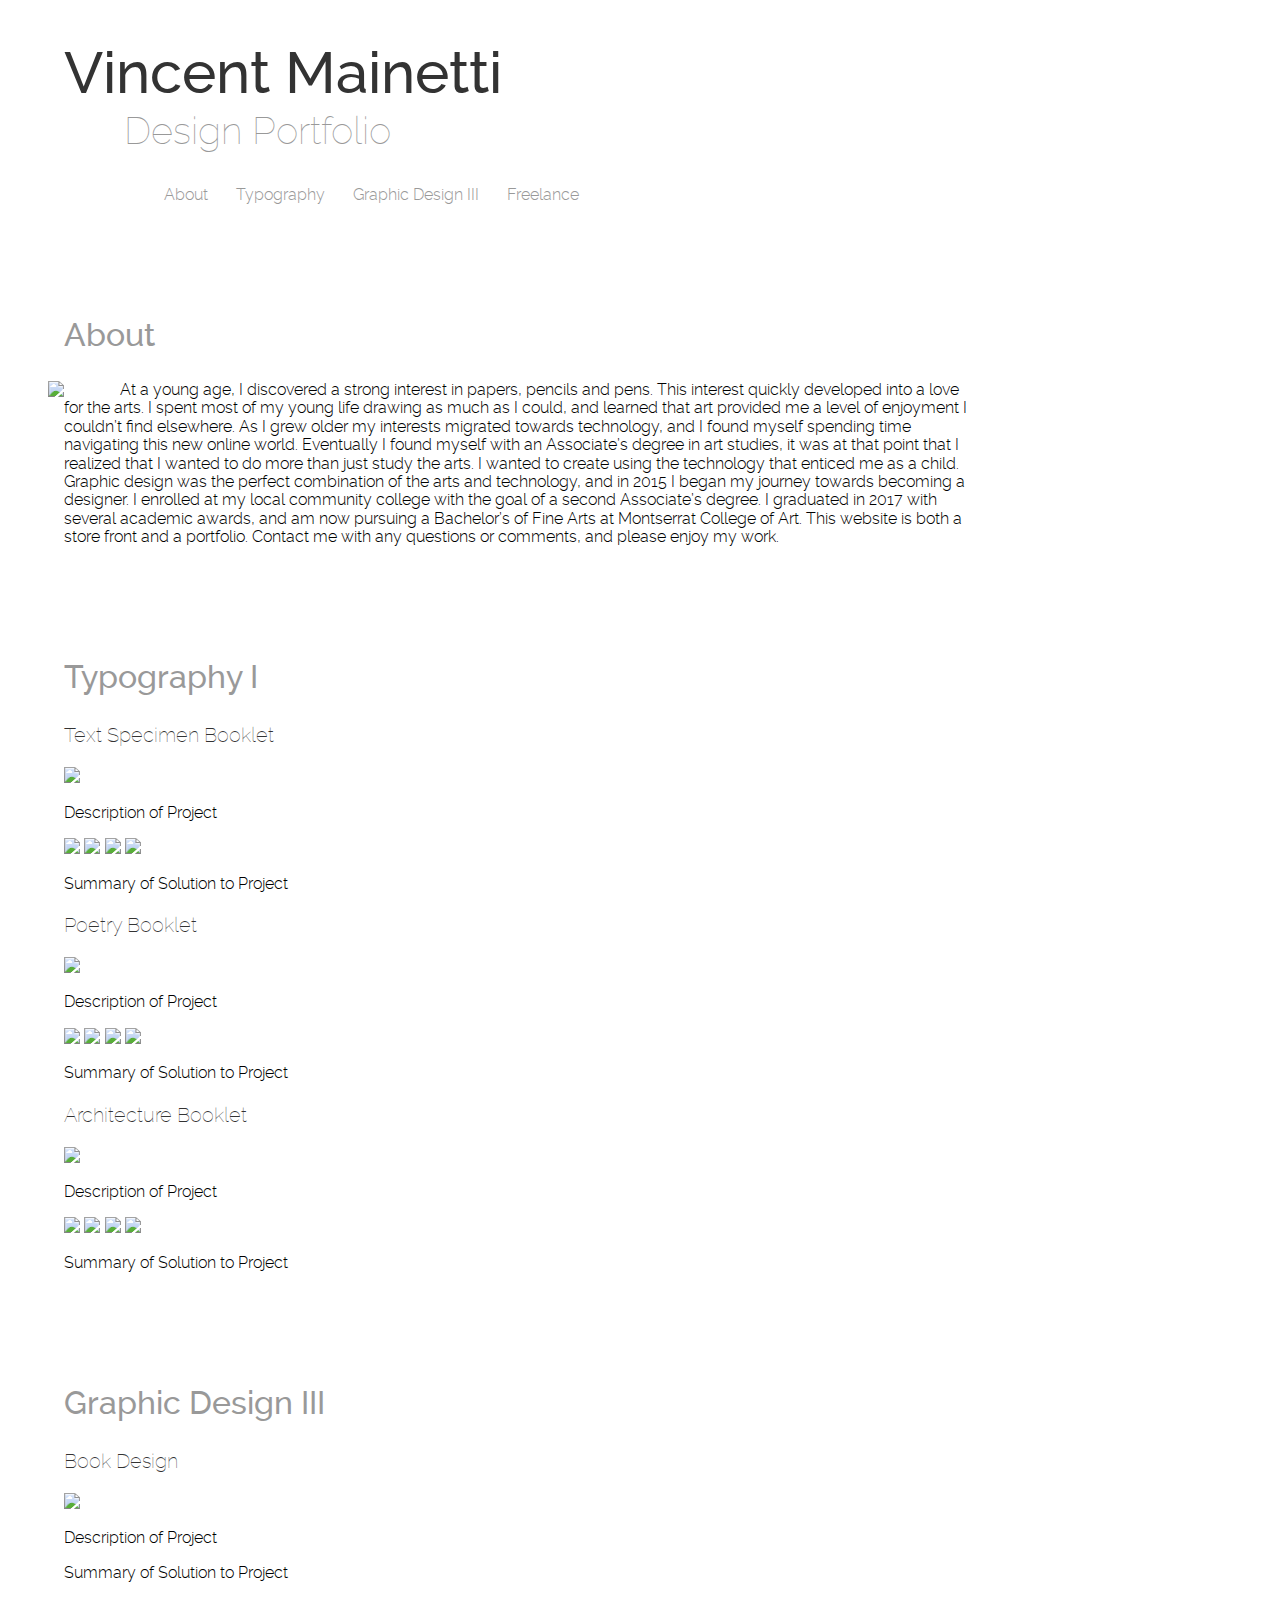
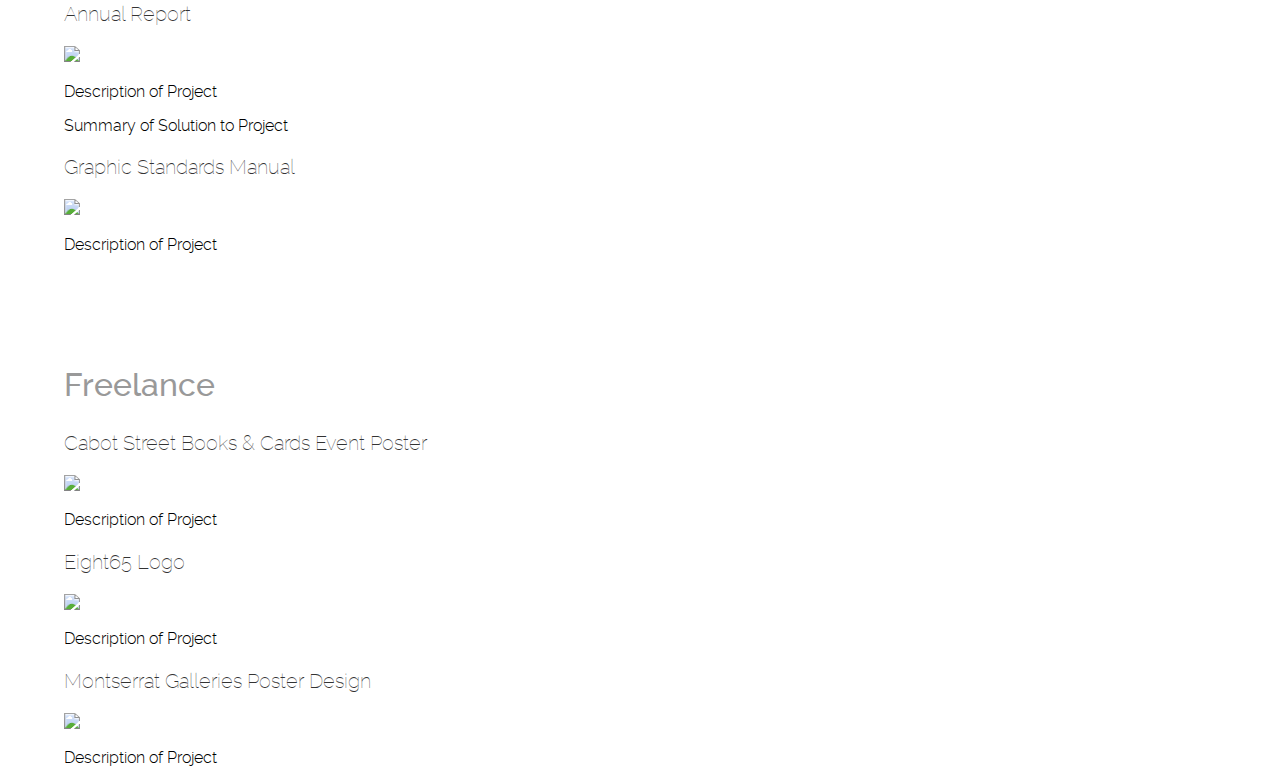
==== portfolio-site/main.html @ ad82b7bd "upload portfolio-site folder" ====
<!doctype html>
<html dir="ltr" lang="en-us">
  <head>
    <meta charset="utf-8">
    <meta name="viewport" content="width=device-width, initial-scale=1, shrink-to-fit=no">
    <link rel="preload" href="fonts/muli/muli-semibold-webfont.woff2" as="font" type="font/woff2" crossorigin>
    <link rel="stylesheet" href="css/mobile.css">
    <title>Porfolio</title>
    <meta title="author" content="Vicnent Mainetti">
  </head>

  <body>
  <h1>Vincent Mainetti</h1>
  <h2 class="sub">Design Portfolio</h2>

  <nav id="menu"> <!-- always a list, a section element,  think of it as a table of contents -->
  <ul>
    <li><a href="#about">About</a></li>
    <li><a href="#typography">Typography</a></li>
    <li><a href="#graphic-design-iii">Graphic Design III</a></li>
    <li><a href="#freelance">Freelance</a></li>
  </ul>
  </nav>

  <h2>About</h2>
    <figure class="Headshot">
    <a href="https://placeholder.com"><img class="about" src="http://via.placeholder.com/200x200
    "></a>
    </figure>
  <p>At a young age, I discovered a strong interest in papers, pencils and pens. This interest quickly developed into a love for the arts. I spent most of my young life drawing as much as I could, and learned that art provided me a level of enjoyment I couldn’t find elsewhere. As I grew older my interests migrated towards technology, and I found myself spending time navigating this new online world. Eventually I found myself with an Associate’s degree in art studies, it was at that point that I realized that I wanted to do more than just study the arts. I wanted to create using the technology that enticed me as a child. Graphic design was the perfect combination of the arts and technology, and in 2015 I began my journey towards becoming a designer. I enrolled at my local community college with the goal of a second Associate’s degree. I graduated in 2017 with several academic awards, and am now pursuing a Bachelor’s of Fine Arts at Montserrat College of Art. This website is both a store front and a portfolio. Contact me with any questions or comments, and please enjoy my work.</p>

  <h2 id="typography">Typography I</h2>
    <h3>Text Specimen Booklet</h3>
      <a href="https://placeholder.com"><img src="http://via.placeholder.com/350x350
    "></a>
      <p class="about">Description of Project</p>
      <a href="https://placeholder.com"><img src="http://via.placeholder.com/200x200
    "></a>
      <a href="https://placeholder.com"><img src="http://via.placeholder.com/200x200
    "></a>
      <a href="https://placeholder.com"><img src="http://via.placeholder.com/200x200
    "></a>
    <a href="https://placeholder.com"><img src="http://via.placeholder.com/200x200
    "></a>

      <p>Summary of Solution to Project</p>
    <h3>Poetry Booklet</h3>
      <a href="https://placeholder.com"><img src="http://via.placeholder.com/350x350
    "></a>
      <p>Description of Project</p>
      <a href="https://placeholder.com"><img src="http://via.placeholder.com/200x200
    "></a>
      <a href="https://placeholder.com"><img src="http://via.placeholder.com/200x200
    "></a>
      <a href="https://placeholder.com"><img src="http://via.placeholder.com/200x200
    "></a>
    <a href="https://placeholder.com"><img src="http://via.placeholder.com/200x200
    "></a>
      <p>Summary of Solution to Project</p>
    <h3>Architecture Booklet</h3>
      <a href="https://placeholder.com"><img src="http://via.placeholder.com/350x350
    "></a>
      <p>Description of Project</p>
      <a href="https://placeholder.com"><img src="http://via.placeholder.com/200x200
    "></a>
      <a href="https://placeholder.com"><img src="http://via.placeholder.com/200x200
    "></a>
      <a href="https://placeholder.com"><img src="http://via.placeholder.com/200x200
    "></a>
    <a href="https://placeholder.com"><img src="http://via.placeholder.com/200x200
    "></a>
      <p>Summary of Solution to Project</p>

  <h2 id="graphic-design-iii">Graphic Design III</h2>
    <h3>Book Design</h3>
      <a href="https://placeholder.com"><img src="http://via.placeholder.com/350x350
    "></a>
      <p>Description of Project</p>
      <p>Summary of Solution to Project</p>
    <h3>Annual Report</h3>
      <a href="https://placeholder.com"><img src="http://via.placeholder.com/350x350
    "></a>
      <p>Description of Project</p>
      <p>Summary of Solution to Project</p>
    <h3>Graphic Standards Manual</h3>
      <a href="https://placeholder.com"><img src="http://via.placeholder.com/350x350
    "></a>
      <p>Description of Project</p>

  <h2 id="freelance">Freelance</h2>
    <h3>Cabot Street Books & Cards Event Poster</h3>
      <a href="https://placeholder.com"><img src="http://via.placeholder.com/350x350
    "></a>
      <p>Description of Project</p>
    <h3>Eight65 Logo</h3>
      <a href="https://placeholder.com"><img src="http://via.placeholder.com/350x350
    "></a>
      <p>Description of Project</p>
    <h3>Montserrat Galleries Poster Design</h3>
      <a href="https://placeholder.com"><img src="http://via.placeholder.com/350x350
    "></a>
      <p>Description of Project</p>
  </body>

  <footer>
  </footer>
---- portfolio-site/css/mobile.css ----
body {
  font-family: arial, sans-serif;
  line-height: 1.15;
  font-size: 1em;
  }

/*-- Thin --*/
@font-face {
  font-family: raleway;
  src: url('../fonts/raleway/raleway-thin-webfont.woff2') format('woff2'),
       url('../fonts/raleway/raleway-thin-webfont.woff') format('woff');
  font-weight: 100;
  font-style: normal;
  font-display: swap;
  }

/*-- Light --*/
@font-face {
  font-family: raleway;
  src: url('../fonts/raleway/raleway-light-webfont.woff2') format('woff2'),
       url('../fonts/raleway/raleway-light-webfont.woff') format('woff');
  font-weight: 200;
  font-style: normal;
  font-display: swap;
  }

/*-- Medium --*/
@font-face {
  font-family: raleway;
  src: url('../fonts/raleway/raleway-medium-webfont.woff2') format('woff2'),
       url('../fonts/raleway/raleway-medium-webfont.woff') format('woff');
  font-weight: 300;
  font-style: normal;
  font-display: swap;
  }

body {
  margin-left: 5%;
}


h1 {
  font: 300 3.6em/1.2 "Raleway", sans-serif;
  color: #333;
  margin-bottom: 0;
  }

ul {
  font: 200 1em/1.15 "Raleway", sans-serif;
  margin-left: 5%;
  }

nav a {
  color: #999;
  text-decoration: none;
  margin-right: 1.5em;
  }

nav a:hover {
  color: #333;
  }

nav li {
  display: inline;
  }

h2 {
  font: 300 2em/1.2 "Raleway", sans-serif;
  color: #999;
  margin-top: 3.5em;
  }

  .sub {
    font: 100 2.4em/1.2 "Raleway", sans-serif;
    margin-top: 0;
    margin-Left: 5%;
    }

h3 {
  font: 100 1.25em/1.2 "Raleway", sans-serif;
  color: #333;
  }

p {
  font: 200 1em/1.15 "Raleway", sans-serif;
  max-width: 75%;
  }

img.about {
  float: left;
  margin-right: 5%;
  margin-left: -5%;
  }
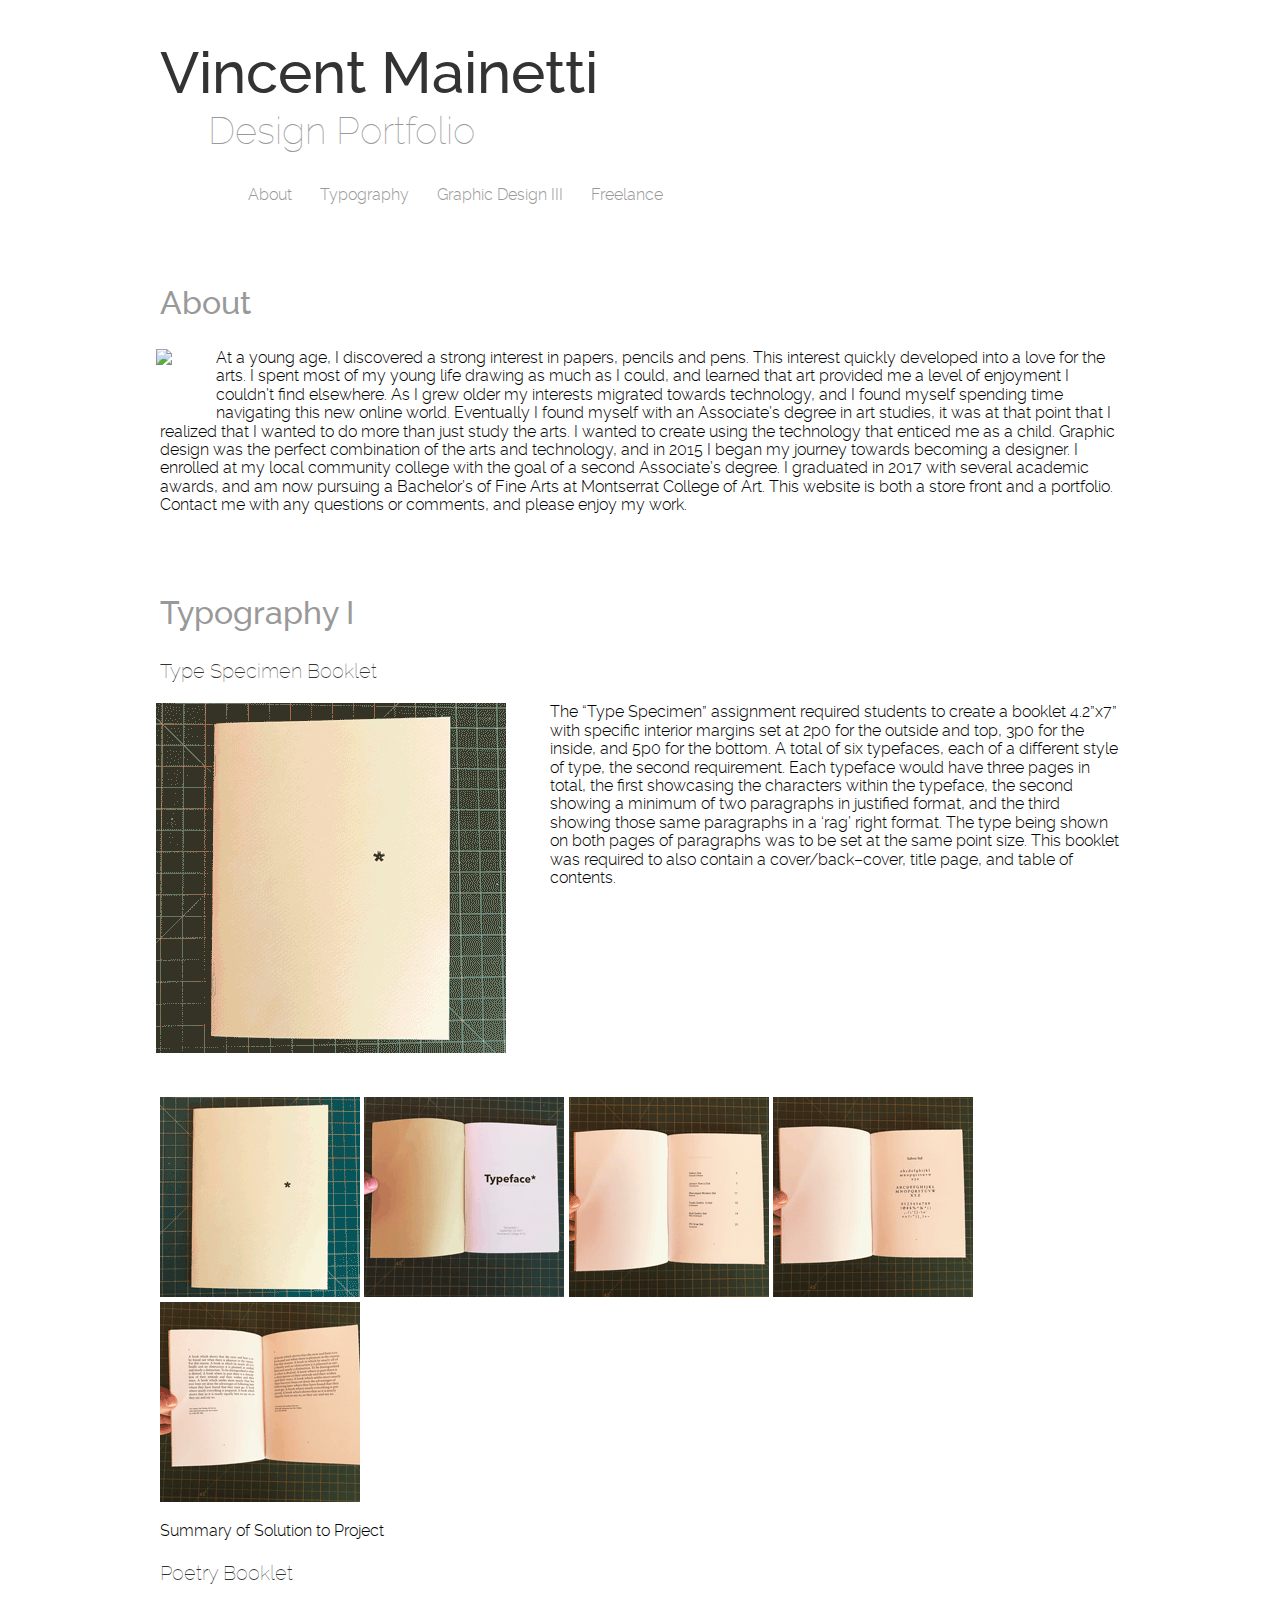
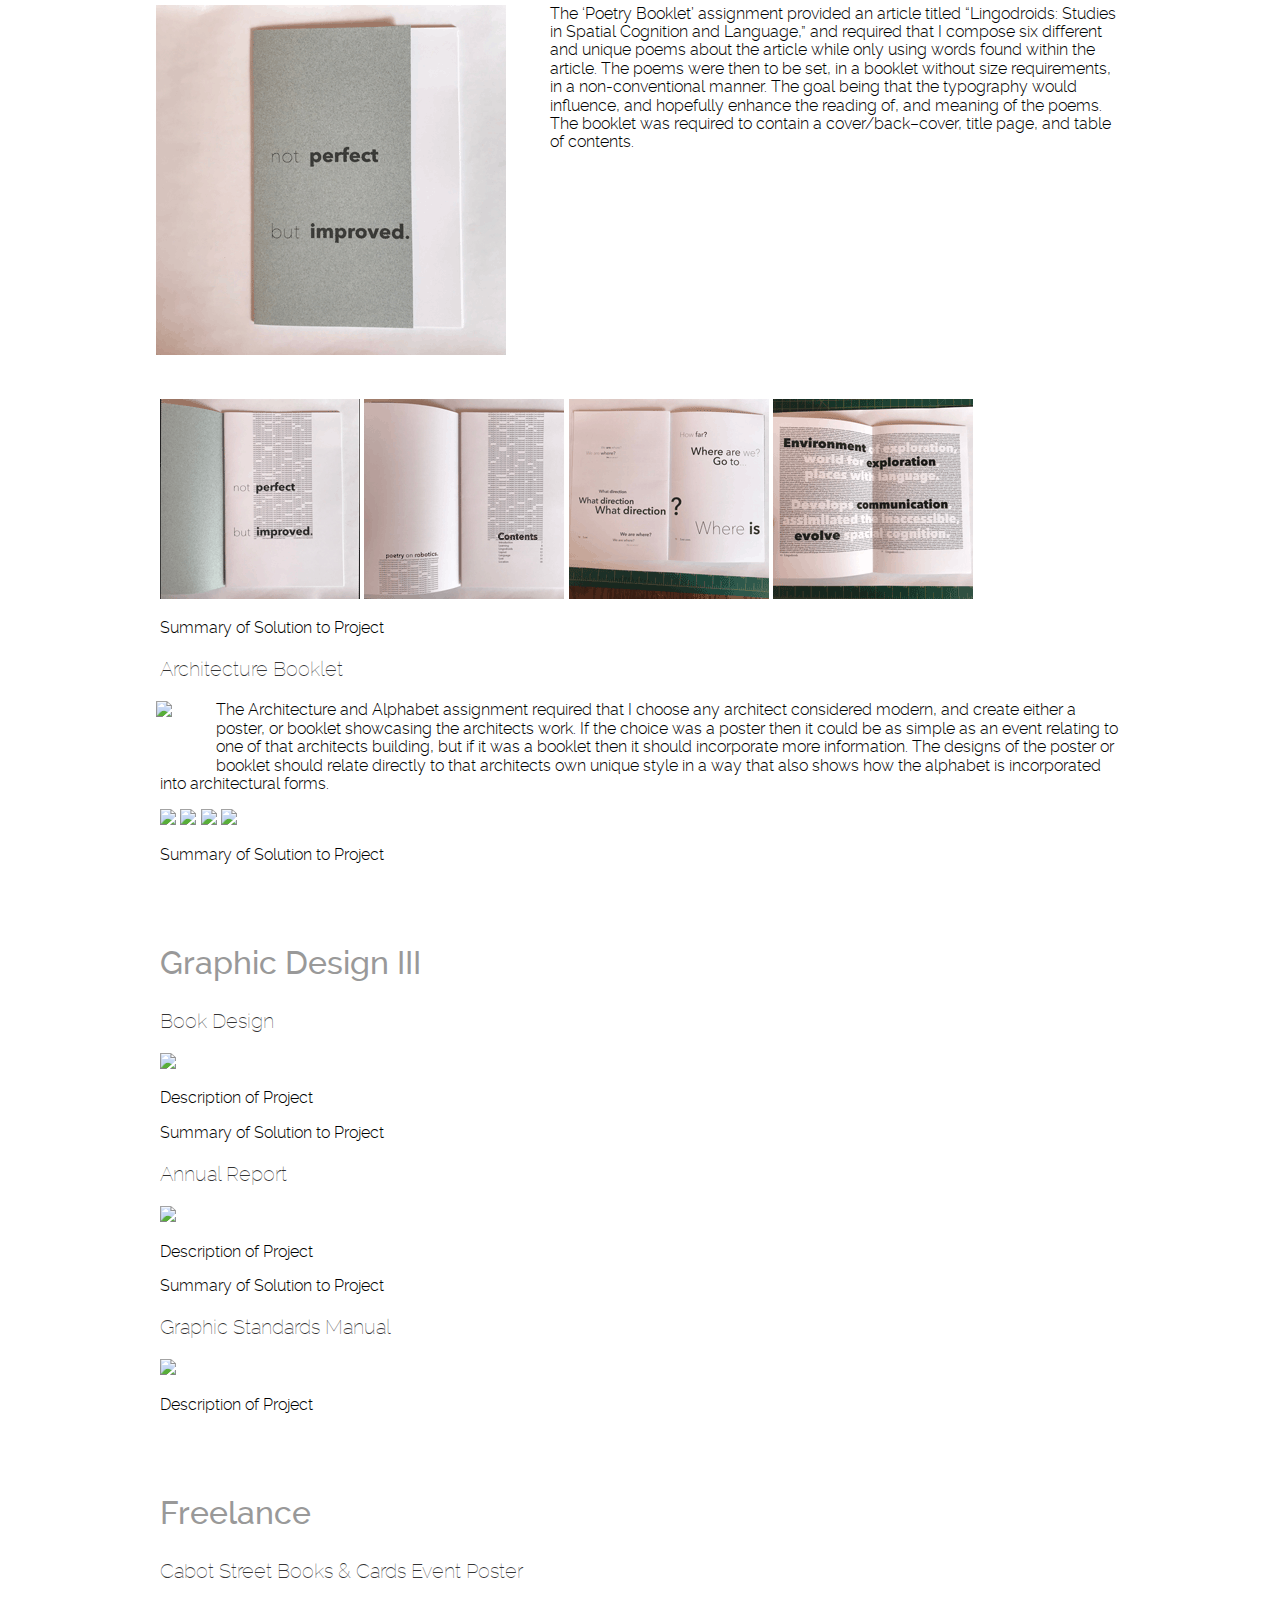
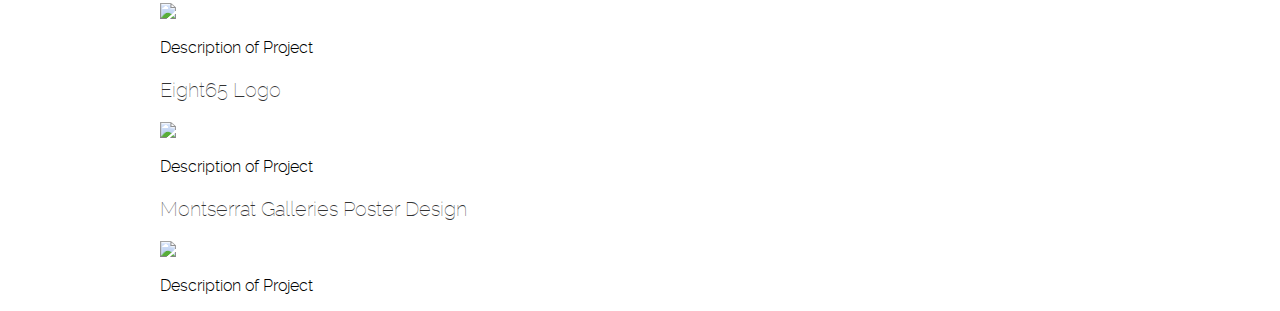
==== commit 7f41c8c1: "Add files via upload" ====
--- a/portfolio-site/main.html
+++ b/portfolio-site/main.html
@@ -22,18 +22,49 @@
   </ul>
   </nav>
 
+
   <h2>About</h2>
     <figure class="Headshot">
-    <a href="https://placeholder.com"><img class="about" src="http://via.placeholder.com/200x200
-    "></a>
+    <img class="about" src="img/photo.png">
     </figure>
   <p>At a young age, I discovered a strong interest in papers, pencils and pens. This interest quickly developed into a love for the arts. I spent most of my young life drawing as much as I could, and learned that art provided me a level of enjoyment I couldn’t find elsewhere. As I grew older my interests migrated towards technology, and I found myself spending time navigating this new online world. Eventually I found myself with an Associate’s degree in art studies, it was at that point that I realized that I wanted to do more than just study the arts. I wanted to create using the technology that enticed me as a child. Graphic design was the perfect combination of the arts and technology, and in 2015 I began my journey towards becoming a designer. I enrolled at my local community college with the goal of a second Associate’s degree. I graduated in 2017 with several academic awards, and am now pursuing a Bachelor’s of Fine Arts at Montserrat College of Art. This website is both a store front and a portfolio. Contact me with any questions or comments, and please enjoy my work.</p>
 
   <h2 id="typography">Typography I</h2>
-    <h3>Text Specimen Booklet</h3>
-      <a href="https://placeholder.com"><img src="http://via.placeholder.com/350x350
+    <h3>Type Specimen Booklet</h3>
+      <figure class="large-photo">
+      <img class="cover-photo" src="img/type-specimen/booklet.gif">
+    </figure>
+      <p class="about">The “Type Specimen” assignment required students to create a booklet 4.2”x7” with specific interior margins set at 2p0 for the outside and top, 3p0 for the inside, and 5p0 for the bottom. A total of six typefaces, each of a different style of type, the second requirement. Each typeface would have three pages in total, the first showcasing the characters within the typeface, the second showing a minimum of two paragraphs in justified format, and the third showing those same paragraphs in a ‘rag’ right format. The type being shown on both pages of paragraphs was to be set at the same point size. This booklet was required to also contain a cover/back–cover, title page, and table of contents.
+</p>
+	<div class="small-img">
+      <img src="img/type-specimen/cover-200.png">
+      <img src="img/type-specimen/title.png">
+      <img src="img/type-specimen/contents.png">
+      <img src="img/type-specimen/specimen.png">
+      <img src="img/type-specimen/pros.png">
+    </div>
+    
+
+      <p>Summary of Solution to Project</p>
+    <h3>Poetry Booklet</h3>
+    <figure class="large-photo">
+      <img class="cover-photo" src="img/poetry-booklet/cover.png">
+    </figure>
+      <p>The ‘Poetry Booklet’ assignment provided an article titled “Lingodroids: Studies in Spatial Cognition and Language,” and required that I compose six different and unique poems about the article while only using words found within the article. The poems were then to be set, in a booklet without size requirements, in a non-conventional manner. The goal being that the typography would influence, and hopefully enhance the reading of, and meaning of the poems. The booklet was required to contain a cover/back–cover, title page, and table of contents. </p>
+      <div class="small-img">
+      <img src="img/poetry-booklet/title.png">
+      <img src="img/poetry-booklet/contents.png">
+      <img src="img/poetry-booklet/spread.png">
+      <img src="img/poetry-booklet/spread-2.png">
+    </div>
+      <p>Summary of Solution to Project</p>
+      
+    <h3>Architecture Booklet</h3>
+      <figure class="large-photo"><a href="https://placeholder.com"><img class="cover-photo"  src="http://via.placeholder.com/350x350
     "></a>
-      <p class="about">Description of Project</p>
+    </figure>
+      <p>The Architecture and Alphabet assignment required that I choose any architect considered modern, and create either a poster, or booklet showcasing the architects work. If the choice was a poster then it could be as simple as an event relating to one of that architects building, but if it was a booklet then it should incorporate more information. The designs of the poster or booklet should relate directly to that architects own unique style in a way that also shows how the alphabet is incorporated into architectural forms. </p>
+      <div class="small-img">
       <a href="https://placeholder.com"><img src="http://via.placeholder.com/200x200
     "></a>
       <a href="https://placeholder.com"><img src="http://via.placeholder.com/200x200
@@ -42,33 +73,7 @@
     "></a>
     <a href="https://placeholder.com"><img src="http://via.placeholder.com/200x200
     "></a>
-
-      <p>Summary of Solution to Project</p>
-    <h3>Poetry Booklet</h3>
-      <a href="https://placeholder.com"><img src="http://via.placeholder.com/350x350
-    "></a>
-      <p>Description of Project</p>
-      <a href="https://placeholder.com"><img src="http://via.placeholder.com/200x200
-    "></a>
-      <a href="https://placeholder.com"><img src="http://via.placeholder.com/200x200
-    "></a>
-      <a href="https://placeholder.com"><img src="http://via.placeholder.com/200x200
-    "></a>
-    <a href="https://placeholder.com"><img src="http://via.placeholder.com/200x200
-    "></a>
-      <p>Summary of Solution to Project</p>
-    <h3>Architecture Booklet</h3>
-      <a href="https://placeholder.com"><img src="http://via.placeholder.com/350x350
-    "></a>
-      <p>Description of Project</p>
-      <a href="https://placeholder.com"><img src="http://via.placeholder.com/200x200
-    "></a>
-      <a href="https://placeholder.com"><img src="http://via.placeholder.com/200x200
-    "></a>
-      <a href="https://placeholder.com"><img src="http://via.placeholder.com/200x200
-    "></a>
-    <a href="https://placeholder.com"><img src="http://via.placeholder.com/200x200
-    "></a>
+    </div>
       <p>Summary of Solution to Project</p>
 
   <h2 id="graphic-design-iii">Graphic Design III</h2>
--- a/portfolio-site/css/mobile.css
+++ b/portfolio-site/css/mobile.css
@@ -33,9 +33,15 @@
   font-style: normal;
   font-display: swap;
   }
+  
+img {
+	max-width: 100%;
+	}
 
 body {
-  margin-left: 5%;
+	width: 90%;
+	max-width: 60em;
+  margin: 0 auto;
 }
 
 
@@ -67,7 +73,7 @@
 h2 {
   font: 300 2em/1.2 "Raleway", sans-serif;
   color: #999;
-  margin-top: 3.5em;
+  margin-top: 2.5em;
   }
 
   .sub {
@@ -83,13 +89,28 @@
 
 p {
   font: 200 1em/1.15 "Raleway", sans-serif;
-  max-width: 75%;
+/*   max-width: 75%; */
   }
 
 img.about {
   float: left;
   margin-right: 5%;
+  margin-bottom: 5%;
   margin-left: -5%;
   }
+  
+  img.cover-photo {
+  float: left;
+  margin-right: 5%;
+  margin-bottom: 5%;
+  margin-left: -5%;
+  }
+  
+div.small-img {
+	clear: both;
+}
 
+/*-- Media Query --*/
 
+@media 
+
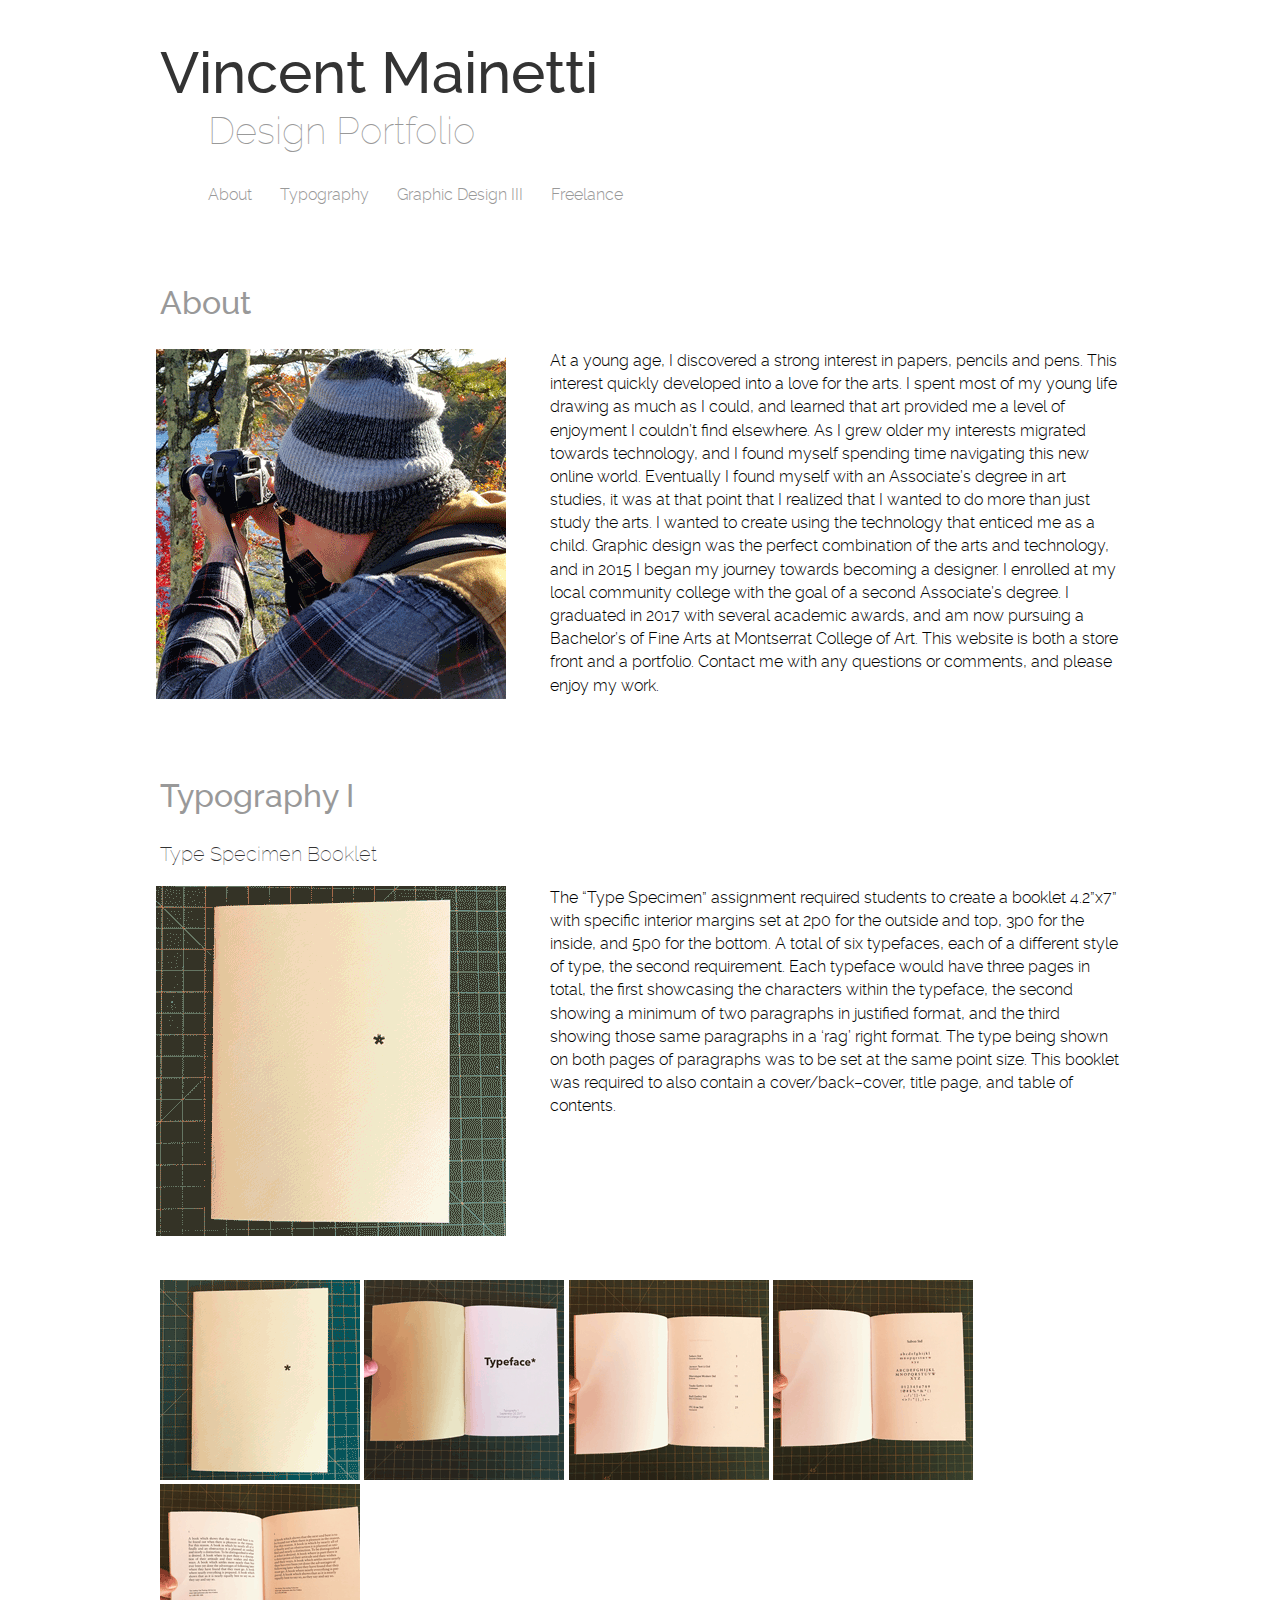
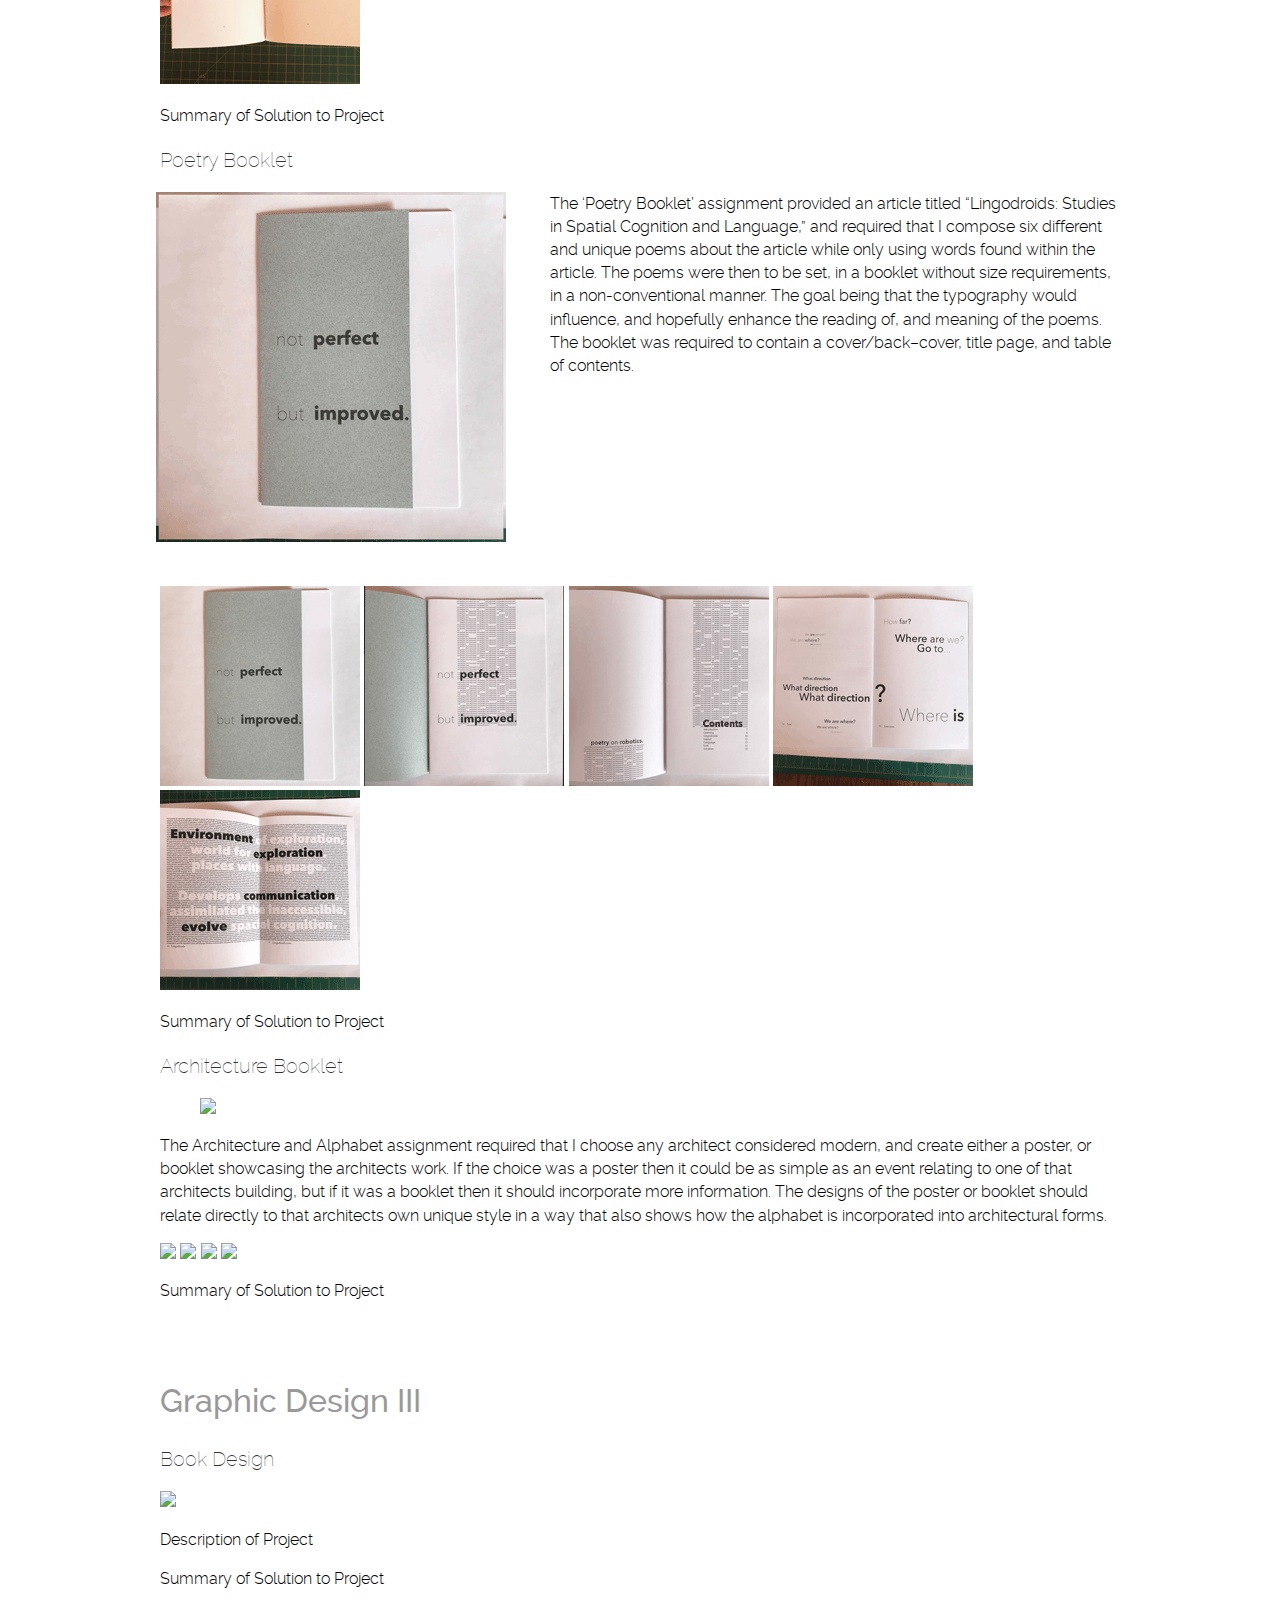
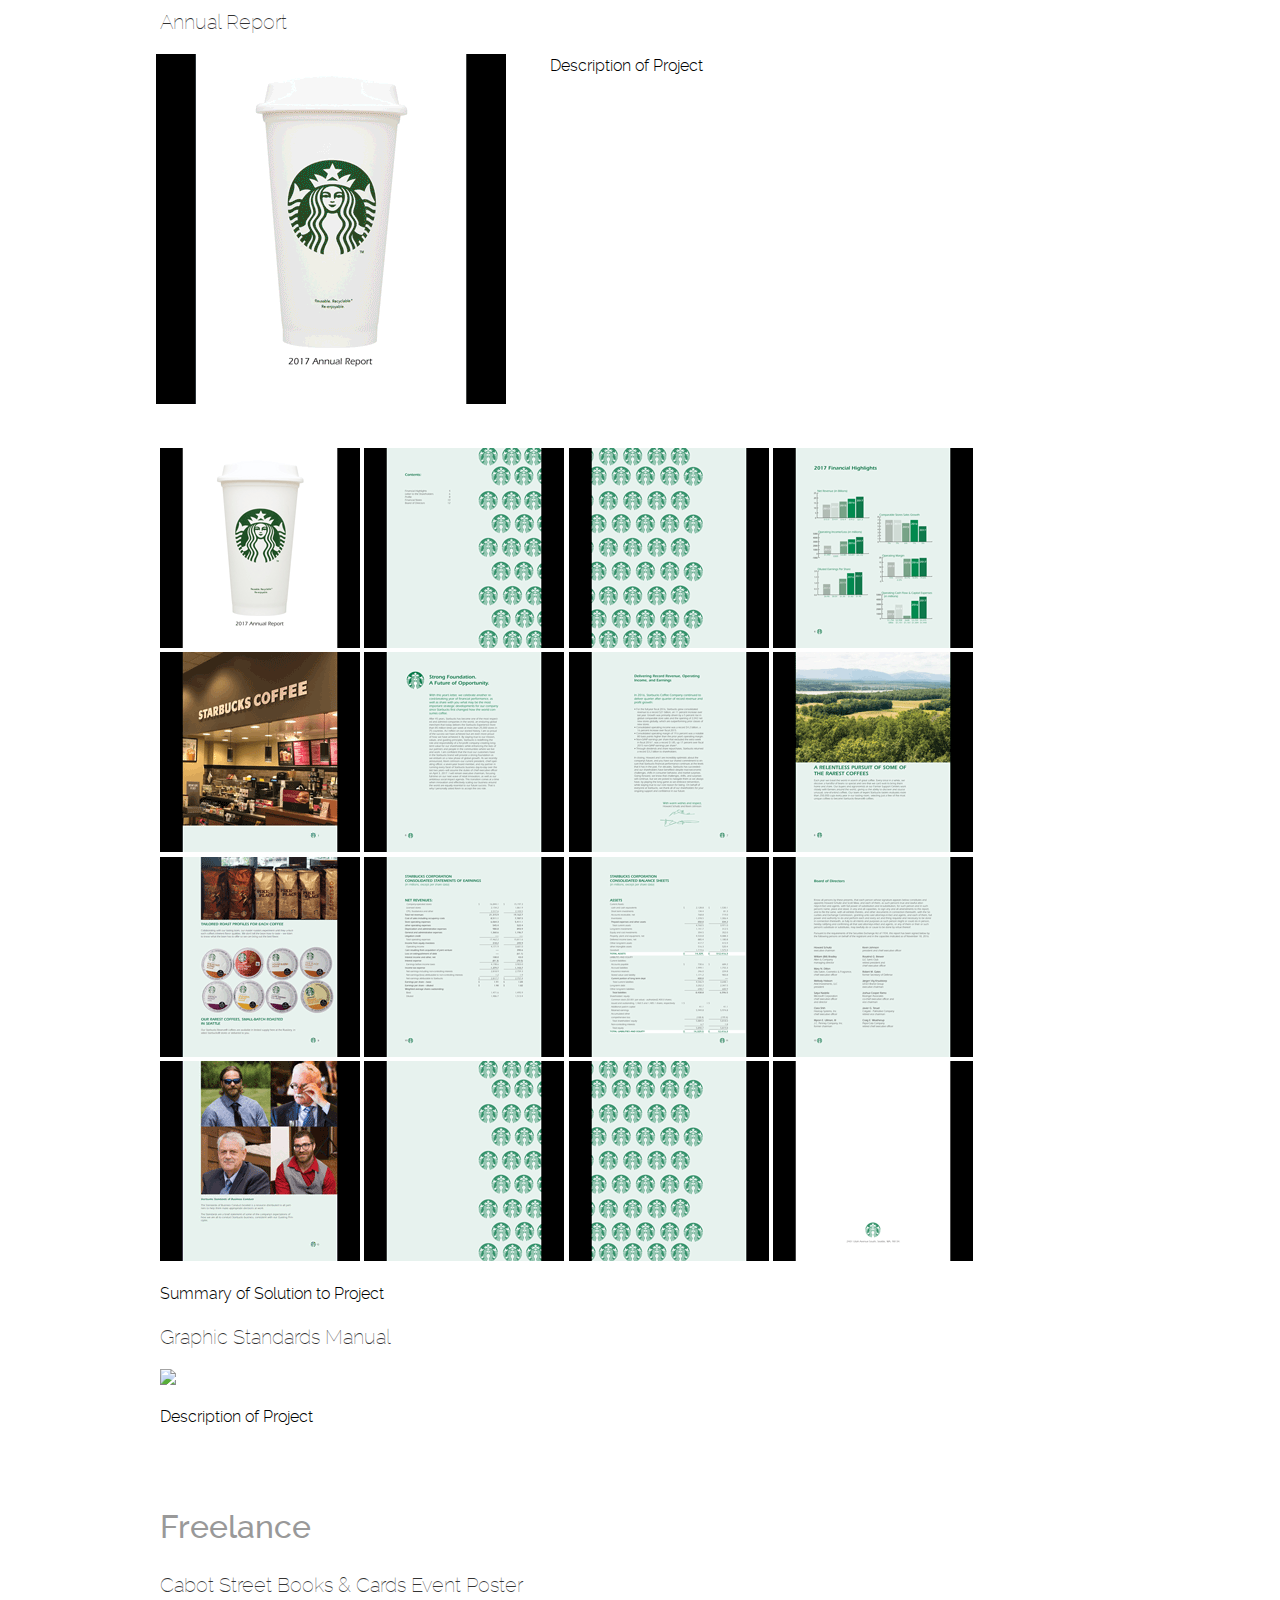
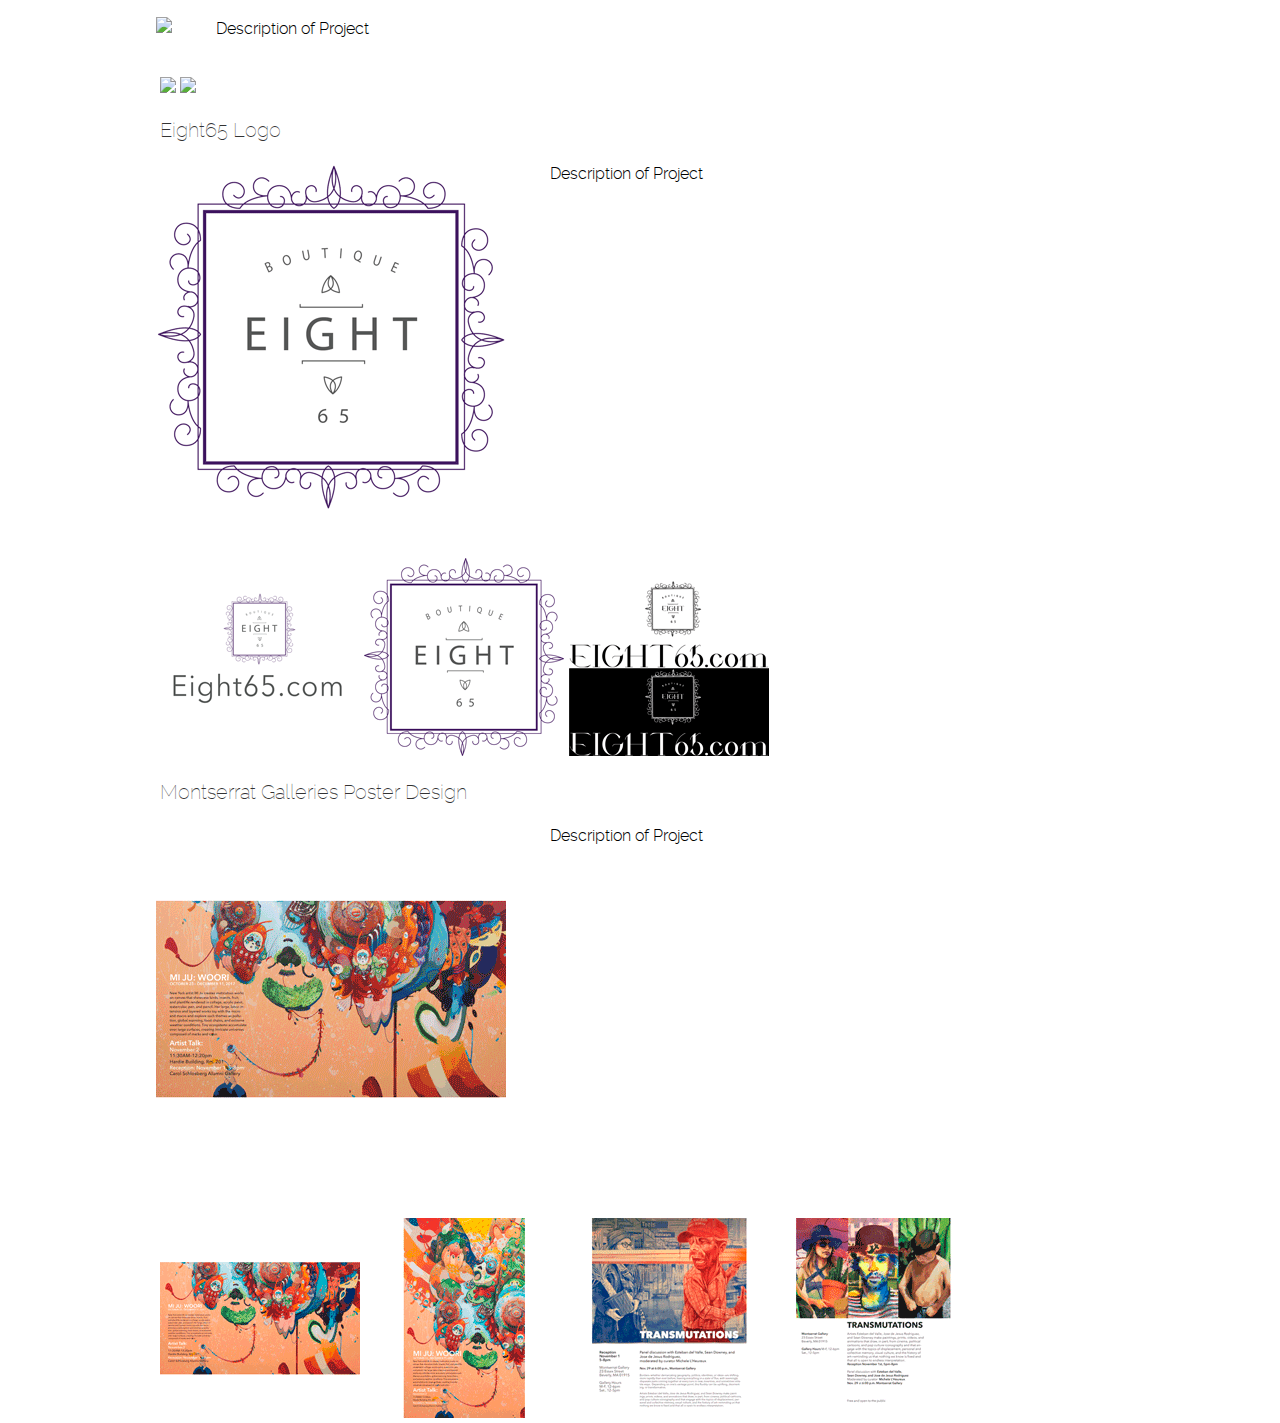
==== commit 01fbb029: "Add files via upload" ====
--- a/portfolio-site/main.html
+++ b/portfolio-site/main.html
@@ -32,7 +32,7 @@
   <h2 id="typography">Typography I</h2>
     <h3>Type Specimen Booklet</h3>
       <figure class="large-photo">
-      <img class="cover-photo" src="img/type-specimen/booklet.gif">
+      <img class="gif" src="img/type-specimen/booklet.gif">
     </figure>
       <p class="about">The “Type Specimen” assignment required students to create a booklet 4.2”x7” with specific interior margins set at 2p0 for the outside and top, 3p0 for the inside, and 5p0 for the bottom. A total of six typefaces, each of a different style of type, the second requirement. Each typeface would have three pages in total, the first showcasing the characters within the typeface, the second showing a minimum of two paragraphs in justified format, and the third showing those same paragraphs in a ‘rag’ right format. The type being shown on both pages of paragraphs was to be set at the same point size. This booklet was required to also contain a cover/back–cover, title page, and table of contents.
 </p>
@@ -48,14 +48,15 @@
       <p>Summary of Solution to Project</p>
     <h3>Poetry Booklet</h3>
     <figure class="large-photo">
-      <img class="cover-photo" src="img/poetry-booklet/cover.png">
+      <img class="gif" src="img/poetry-booklet/poetry-booklet350px.gif">
     </figure>
       <p>The ‘Poetry Booklet’ assignment provided an article titled “Lingodroids: Studies in Spatial Cognition and Language,” and required that I compose six different and unique poems about the article while only using words found within the article. The poems were then to be set, in a booklet without size requirements, in a non-conventional manner. The goal being that the typography would influence, and hopefully enhance the reading of, and meaning of the poems. The booklet was required to contain a cover/back–cover, title page, and table of contents. </p>
       <div class="small-img">
-      <img src="img/poetry-booklet/title.png">
-      <img src="img/poetry-booklet/contents.png">
-      <img src="img/poetry-booklet/spread.png">
-      <img src="img/poetry-booklet/spread-2.png">
+      <img src="img/poetry-booklet/cover-200px.png">
+      <img src="img/poetry-booklet/title-200px.png">
+      <img src="img/poetry-booklet/contents-200px.png">
+      <img src="img/poetry-booklet/spread-200px.png">
+      <img src="img/poetry-booklet/spread-2-200px.png">
     </div>
       <p>Summary of Solution to Project</p>
       
@@ -83,9 +84,30 @@
       <p>Description of Project</p>
       <p>Summary of Solution to Project</p>
     <h3>Annual Report</h3>
-      <a href="https://placeholder.com"><img src="http://via.placeholder.com/350x350
-    "></a>
+      <figure class="large-photo">
+      <img class="gif" src="img/annualreport/annual-report-06.gif">
+      </figure>
       <p>Description of Project</p>
+      
+      <div class="small-img">
+      <img src="img/annualreport/200px/annual-report-06.png">
+      <img src="img/annualreport/200px/annual-report-062.png">
+      <img src="img/annualreport/200px/annual-report-063.png">
+      <img src="img/annualreport/200px/annual-report-064.png">
+      <img src="img/annualreport/200px/annual-report-065.png">
+      <img src="img/annualreport/200px/annual-report-066.png">
+      <img src="img/annualreport/200px/annual-report-067.png">
+      <img src="img/annualreport/200px/annual-report-068.png">
+      <img src="img/annualreport/200px/annual-report-069.png">
+      <img src="img/annualreport/200px/annual-report-0610.png">
+      <img src="img/annualreport/200px/annual-report-0611.png">
+      <img src="img/annualreport/200px/annual-report-0612.png">
+      <img src="img/annualreport/200px/annual-report-0613.png">
+      <img src="img/annualreport/200px/annual-report-0614.png">
+      <img src="img/annualreport/200px/annual-report-0615.png">
+      <img src="img/annualreport/200px/annual-report-0616.png">
+      </div>
+      
       <p>Summary of Solution to Project</p>
     <h3>Graphic Standards Manual</h3>
       <a href="https://placeholder.com"><img src="http://via.placeholder.com/350x350
@@ -94,17 +116,39 @@
 
   <h2 id="freelance">Freelance</h2>
     <h3>Cabot Street Books & Cards Event Poster</h3>
-      <a href="https://placeholder.com"><img src="http://via.placeholder.com/350x350
-    "></a>
+      <figure class="large-photo">
+      <img class="gif" src="img/cabot-books/poster.gif">
+      </figure>
       <p>Description of Project</p>
+      
+      <div class="small-img">
+      <img src="img/cabot-books/2-column-poster.png">
+      <img src="img/cabot-books/1-column-poster.png">
+      </div>
+      
     <h3>Eight65 Logo</h3>
-      <a href="https://placeholder.com"><img src="http://via.placeholder.com/350x350
-    "></a>
+      <figure class="large-photo">
+      <img class="gif" src="img/eight65/logo.gif">
+      </figure>
       <p>Description of Project</p>
+      
+      <div class="small-img">
+      <img src="img/eight65/logo.png">
+      <img src="img/eight65/logo-2.png">
+      <img src="img/eight65/logo-3.png">
+      </div>
     <h3>Montserrat Galleries Poster Design</h3>
-      <a href="https://placeholder.com"><img src="http://via.placeholder.com/350x350
-    "></a>
+      <figure class="large-photo">
+      <img class="gif" src="img/gallery/poster-350px.gif">
+      </figure>
       <p>Description of Project</p>
+      
+      <div class="small-img">
+      <img src="img/gallery/poster-200px.png">
+      <img src="img/gallery/poster-2-200px.png">
+      <img src="img/gallery/poster-3-200px.png">
+      <img src="img/gallery/poster-4-200px.png">
+      </div>
   </body>
 
   <footer>
--- a/portfolio-site/css/mobile.css
+++ b/portfolio-site/css/mobile.css
@@ -55,7 +55,11 @@
   font: 200 1em/1.15 "Raleway", sans-serif;
   margin-left: 5%;
   }
-
+nav ul {
+	list-style: none; 
+	padding-left: 0;
+	}
+	
 nav a {
   color: #999;
   text-decoration: none;
@@ -66,14 +70,11 @@
   color: #333;
   }
 
-nav li {
-  display: inline;
-  }
-
 h2 {
   font: 300 2em/1.2 "Raleway", sans-serif;
   color: #999;
   margin-top: 2.5em;
+  clear: both;
   }
 
   .sub {
@@ -88,19 +89,17 @@
   }
 
 p {
-  font: 200 1em/1.15 "Raleway", sans-serif;
+  font: 200 1em/1.45 "Raleway", sans-serif;
 /*   max-width: 75%; */
   }
 
 img.about {
-  float: left;
   margin-right: 5%;
   margin-bottom: 5%;
   margin-left: -5%;
   }
   
-  img.cover-photo {
-  float: left;
+  img.gif {
   margin-right: 5%;
   margin-bottom: 5%;
   margin-left: -5%;
@@ -112,5 +111,21 @@
 
 /*-- Media Query --*/
 
-@media 
+@media (min-width: 35em) {
 
+nav li {
+  display: inline;
+  }
+  
+}
+
+
+@media (min-width: 48em) {
+
+img.about,
+ img.gif {
+  float: left;
+  }
+
+}
+
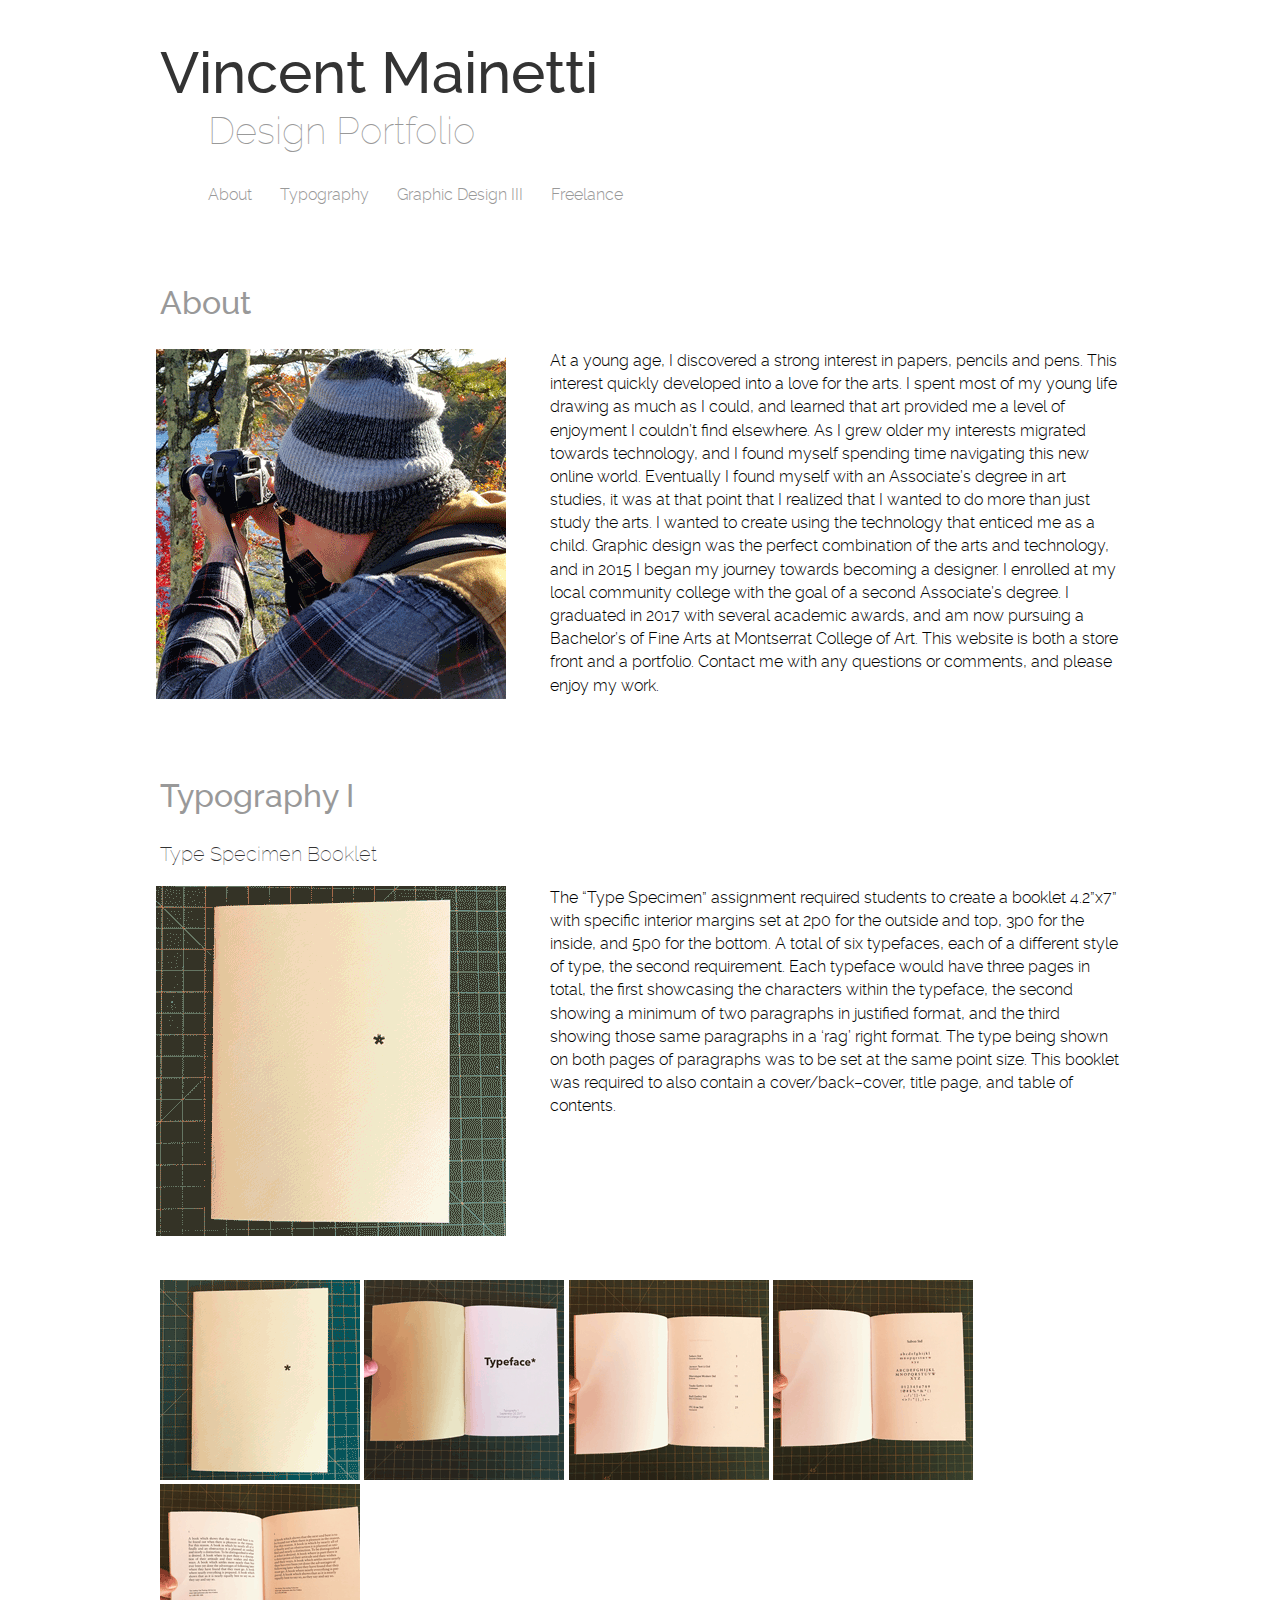
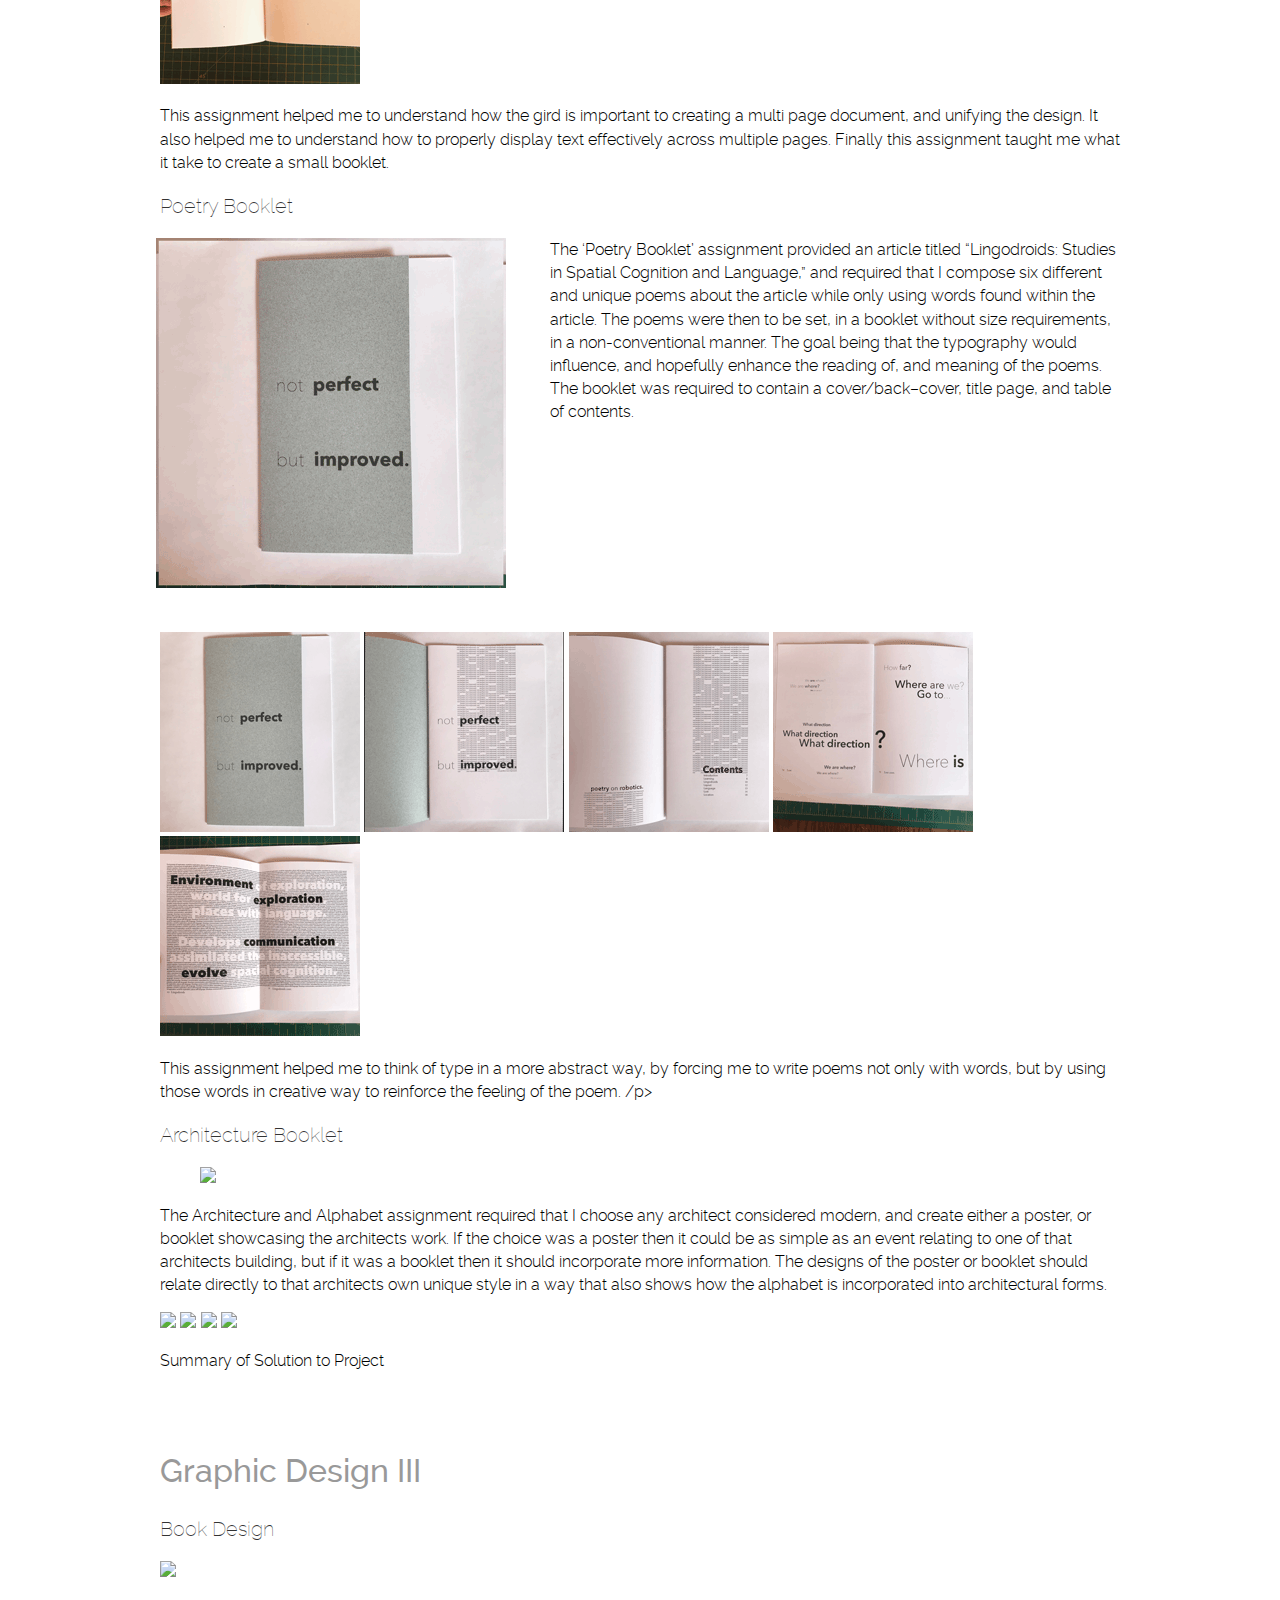
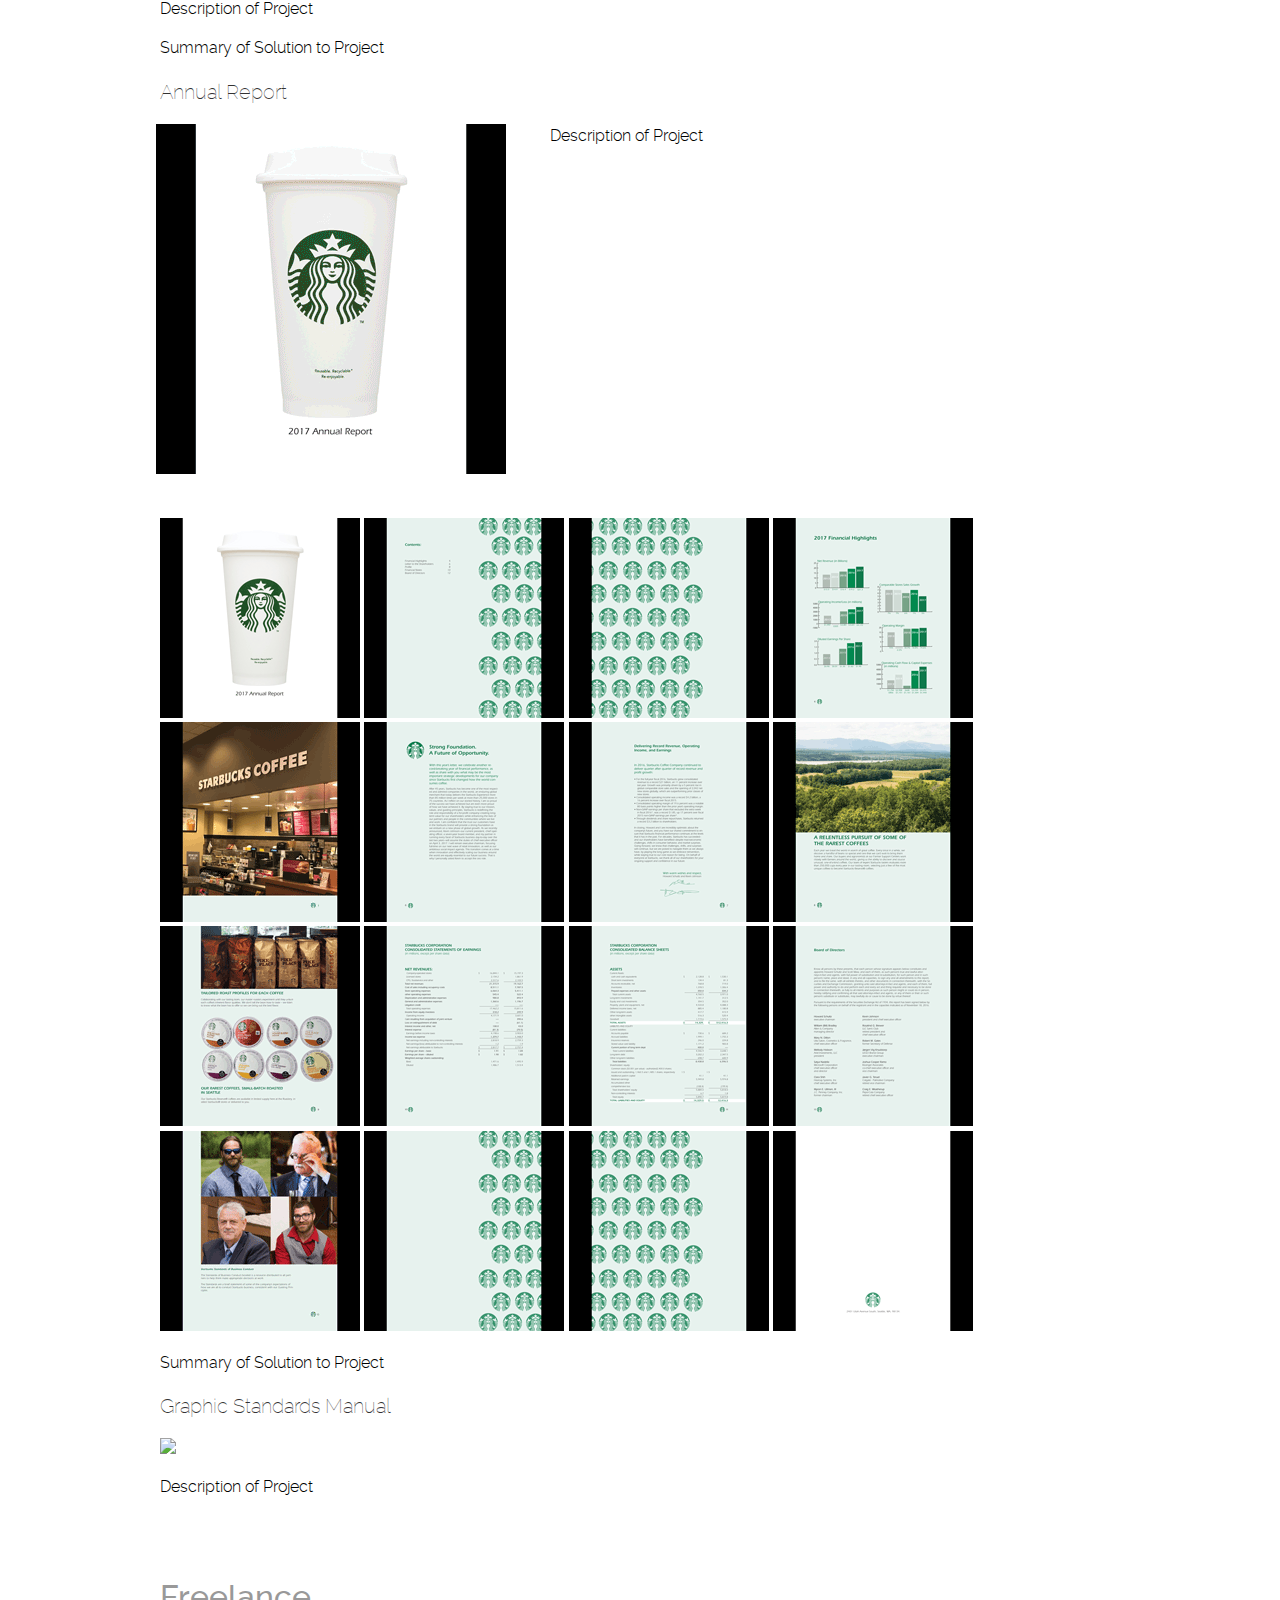
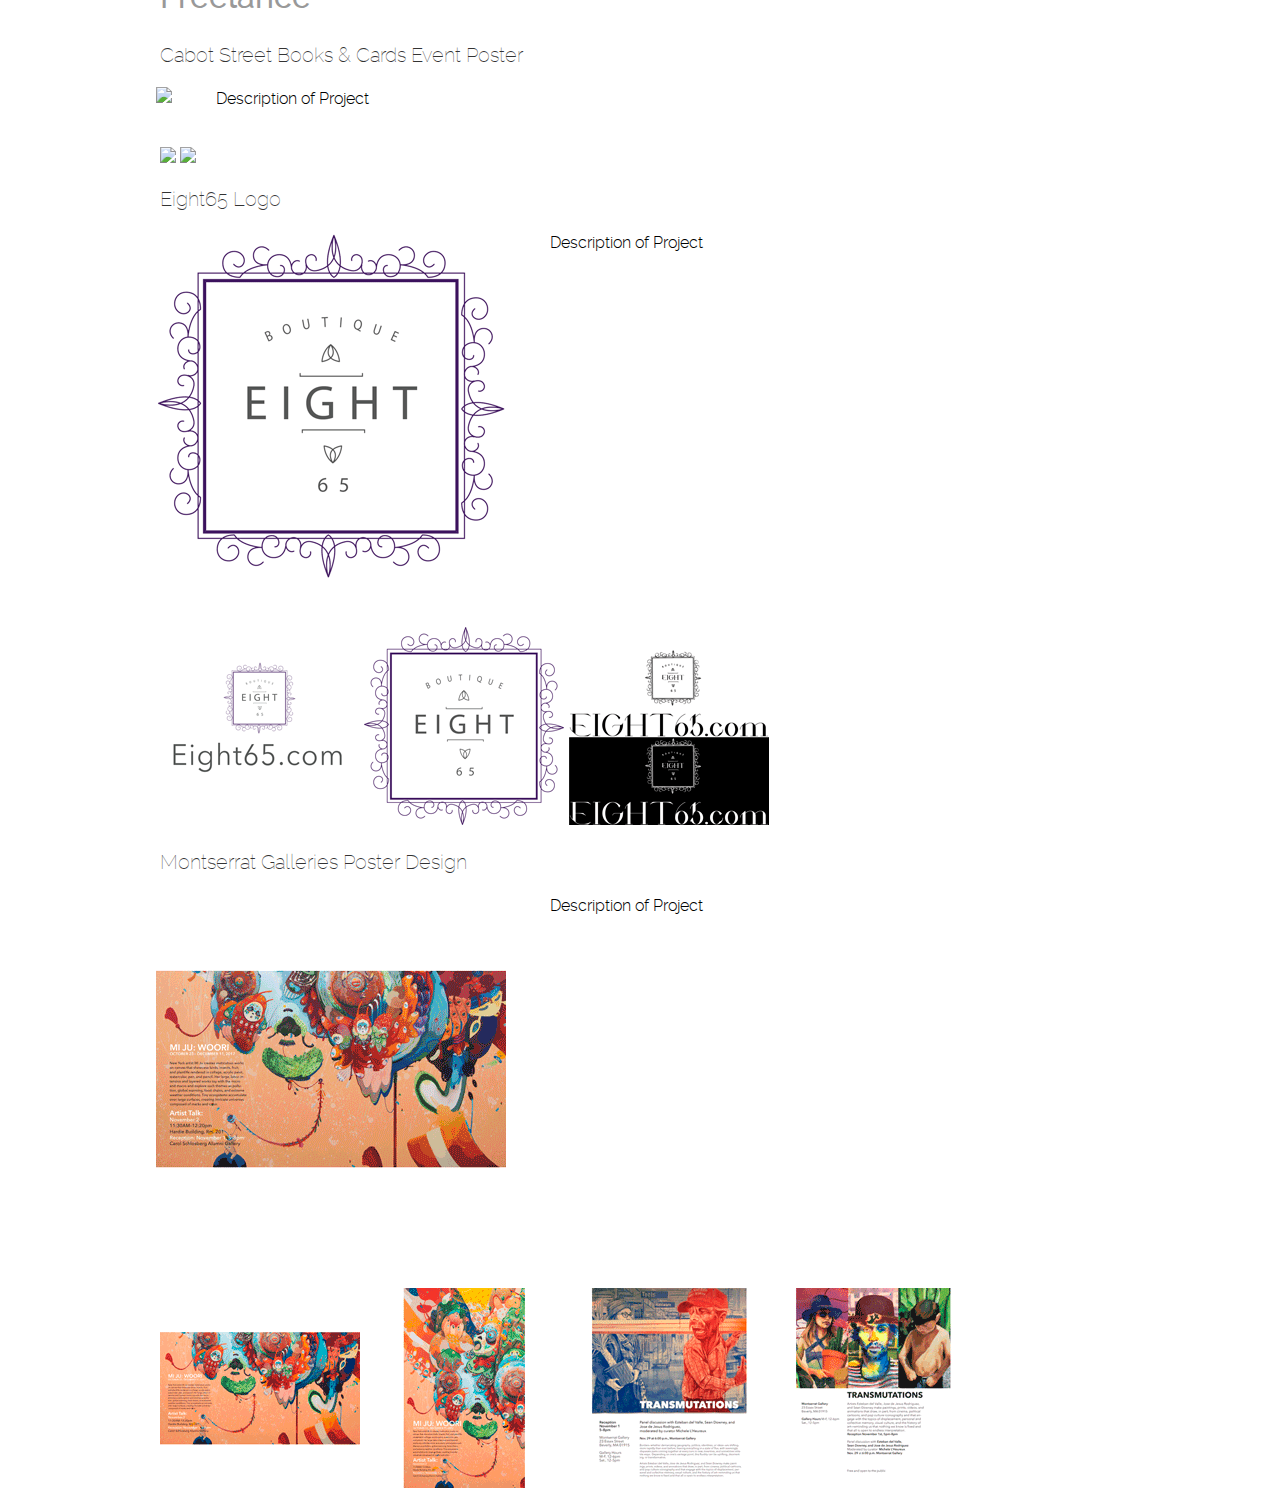
==== commit 79d7f4a1: "Update main.html" ====
--- a/portfolio-site/main.html
+++ b/portfolio-site/main.html
@@ -45,7 +45,7 @@
     </div>
     
 
-      <p>Summary of Solution to Project</p>
+      <p>This assignment helped me to understand how the gird is important to creating a multi page document, and unifying the design. It also helped me to understand how to properly display text effectively across multiple pages. Finally this assignment taught me what it take to create a small booklet. </p>
     <h3>Poetry Booklet</h3>
     <figure class="large-photo">
       <img class="gif" src="img/poetry-booklet/poetry-booklet350px.gif">
@@ -58,7 +58,7 @@
       <img src="img/poetry-booklet/spread-200px.png">
       <img src="img/poetry-booklet/spread-2-200px.png">
     </div>
-      <p>Summary of Solution to Project</p>
+      <p>This assignment helped me to think of type in a more abstract way, by forcing me to write poems not only with words, but by using those words in creative way to reinforce the feeling of the poem. /p>
       
     <h3>Architecture Booklet</h3>
       <figure class="large-photo"><a href="https://placeholder.com"><img class="cover-photo"  src="http://via.placeholder.com/350x350
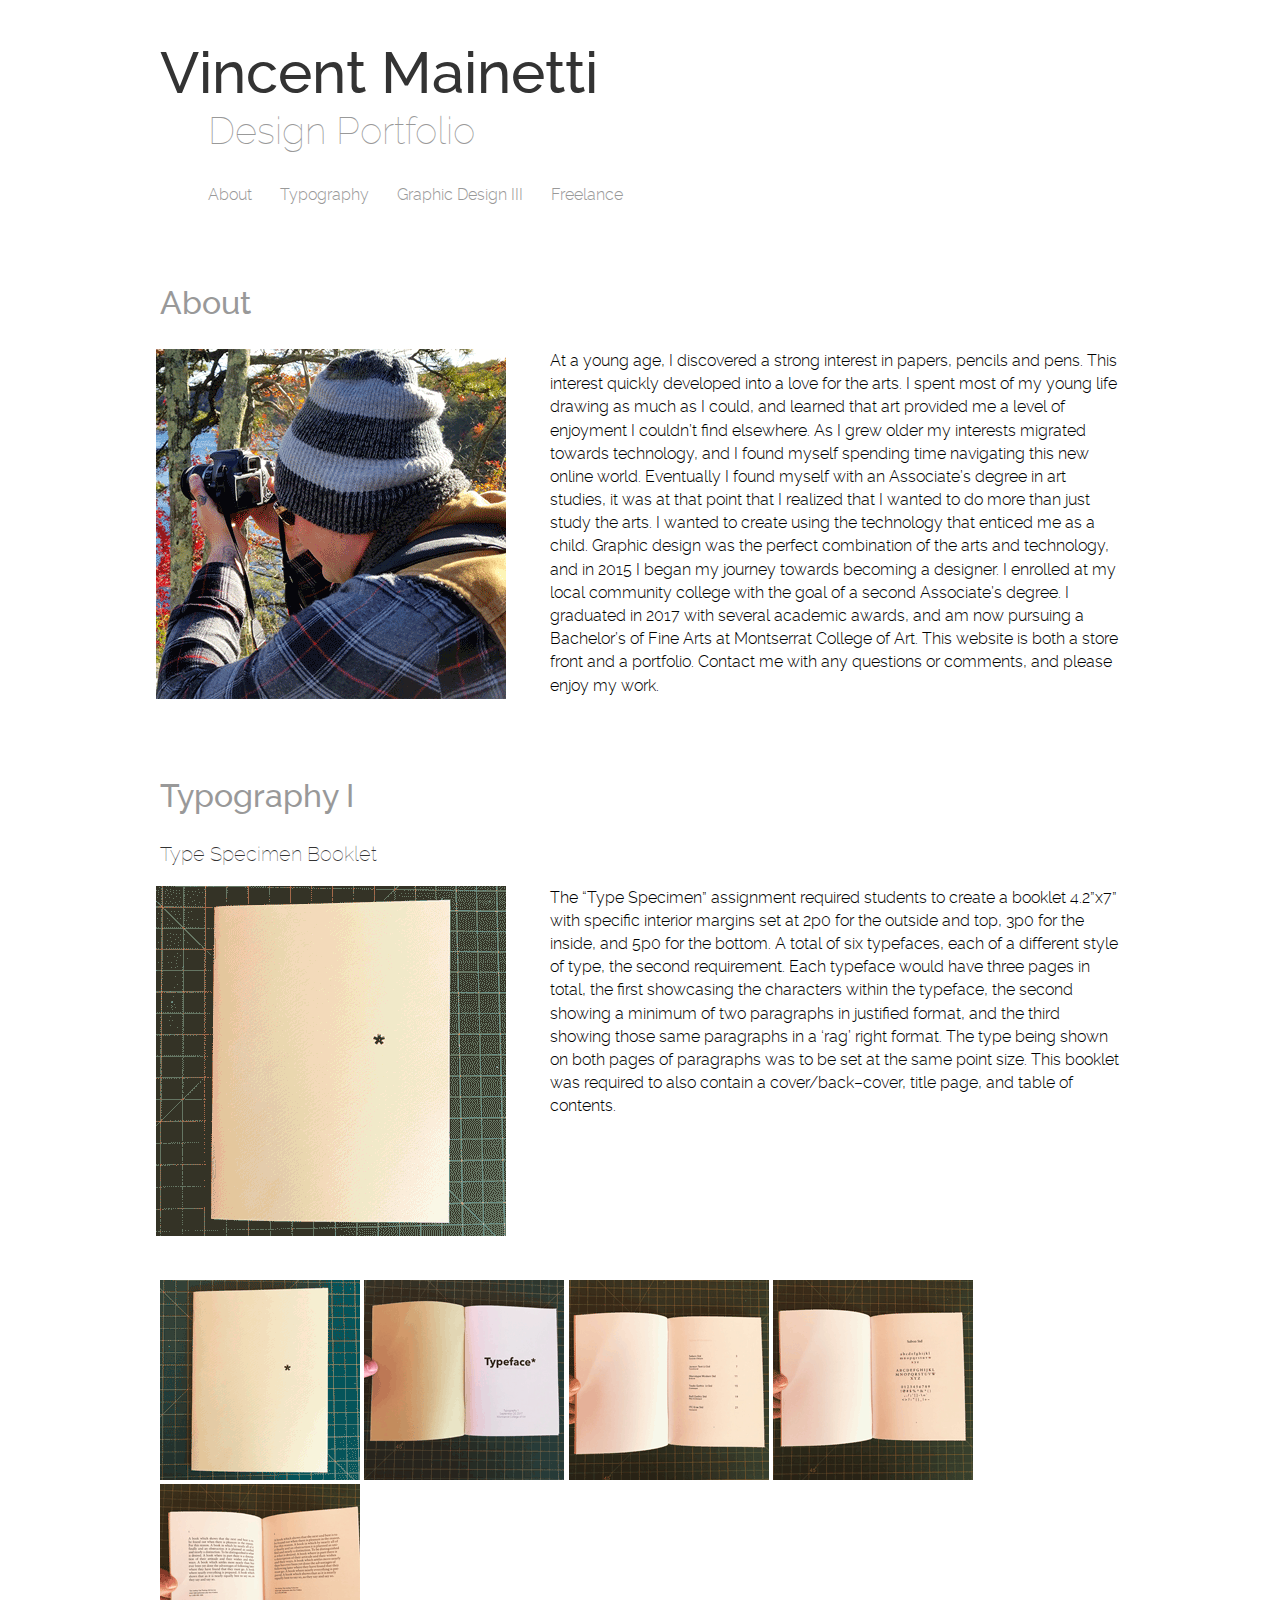
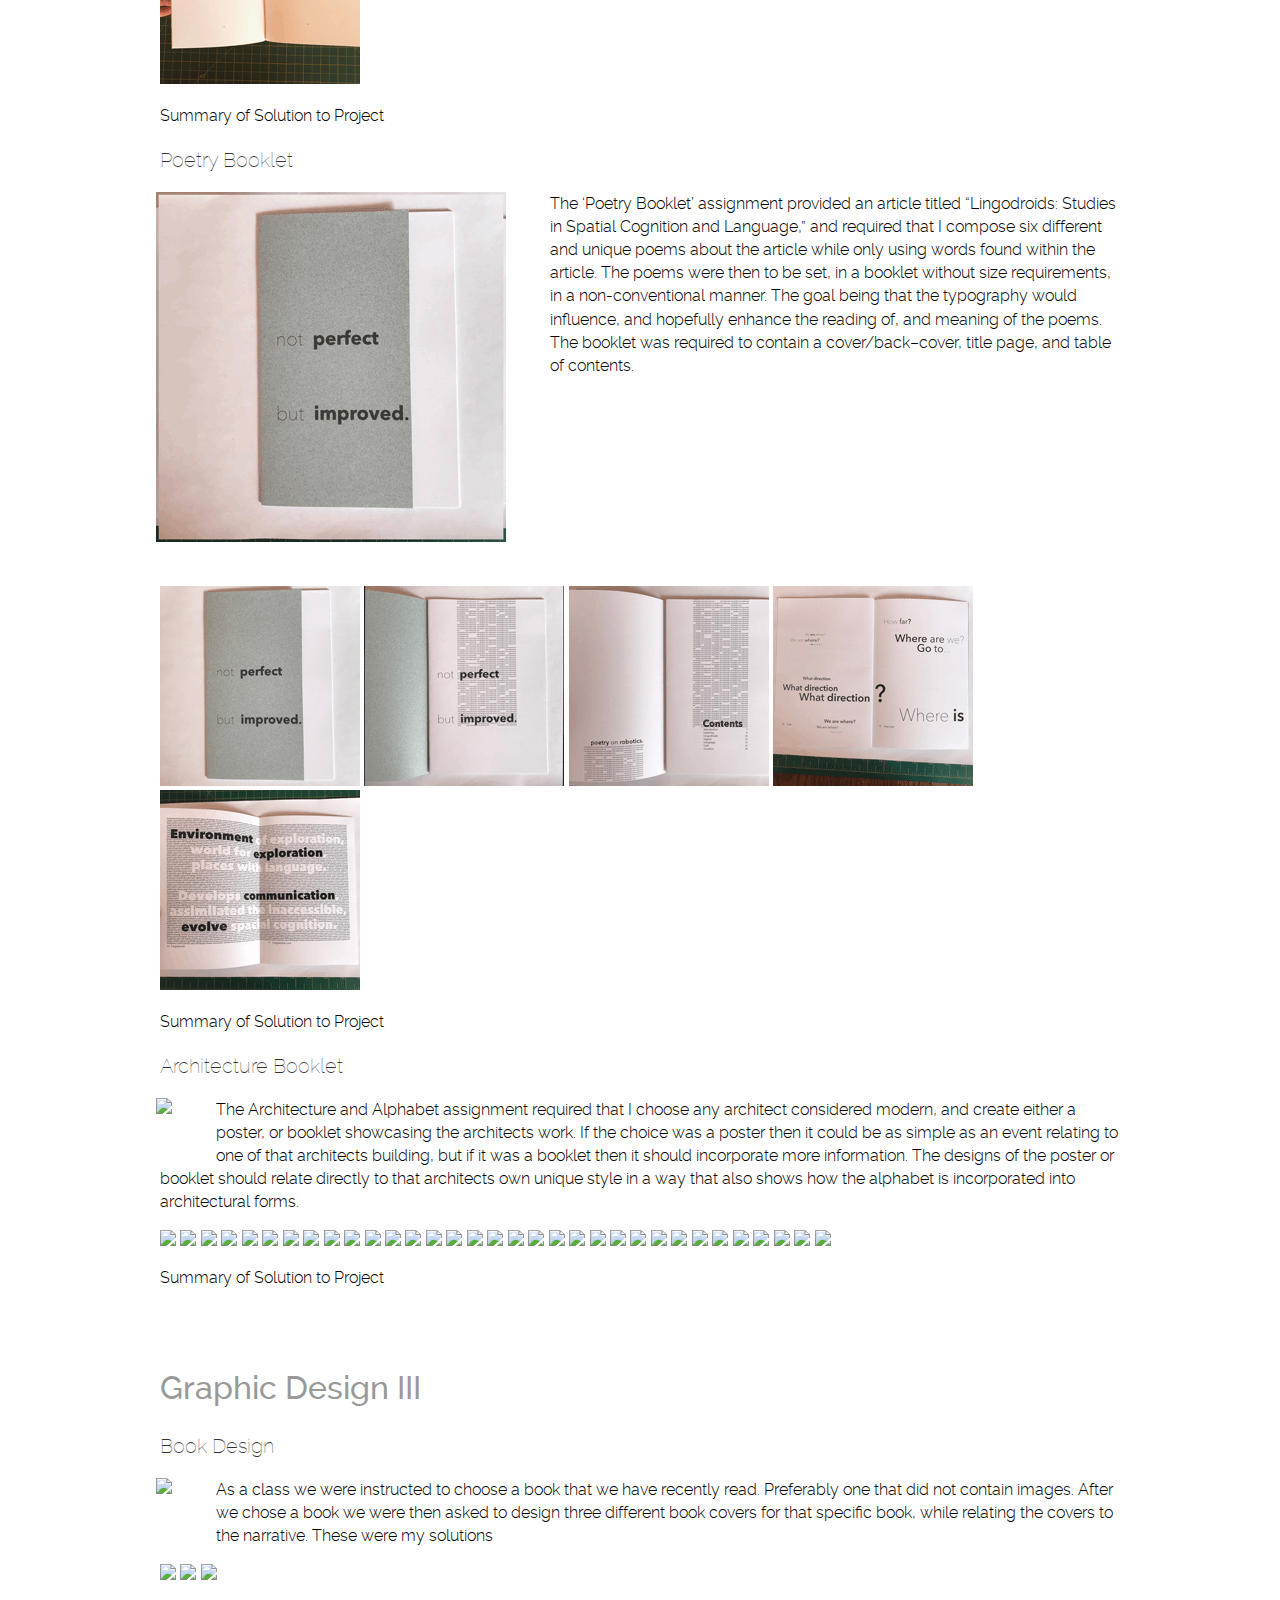
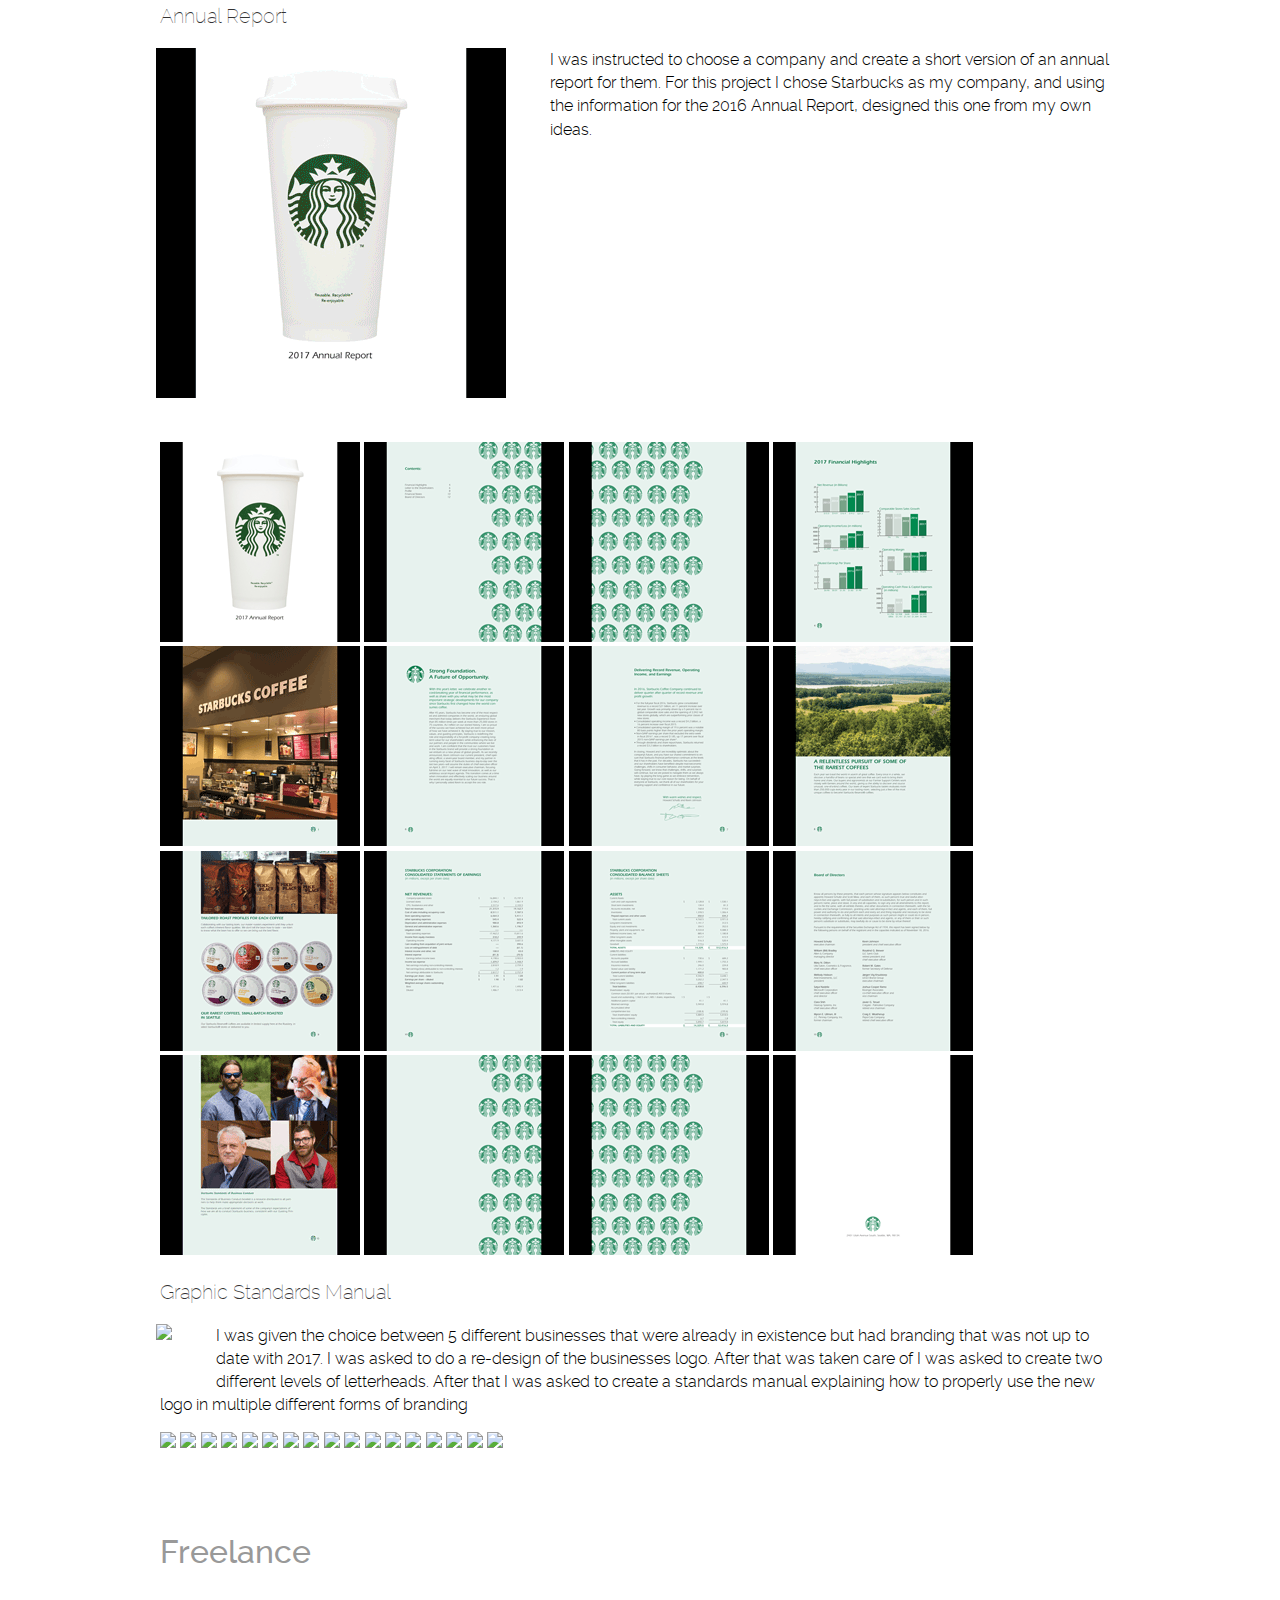
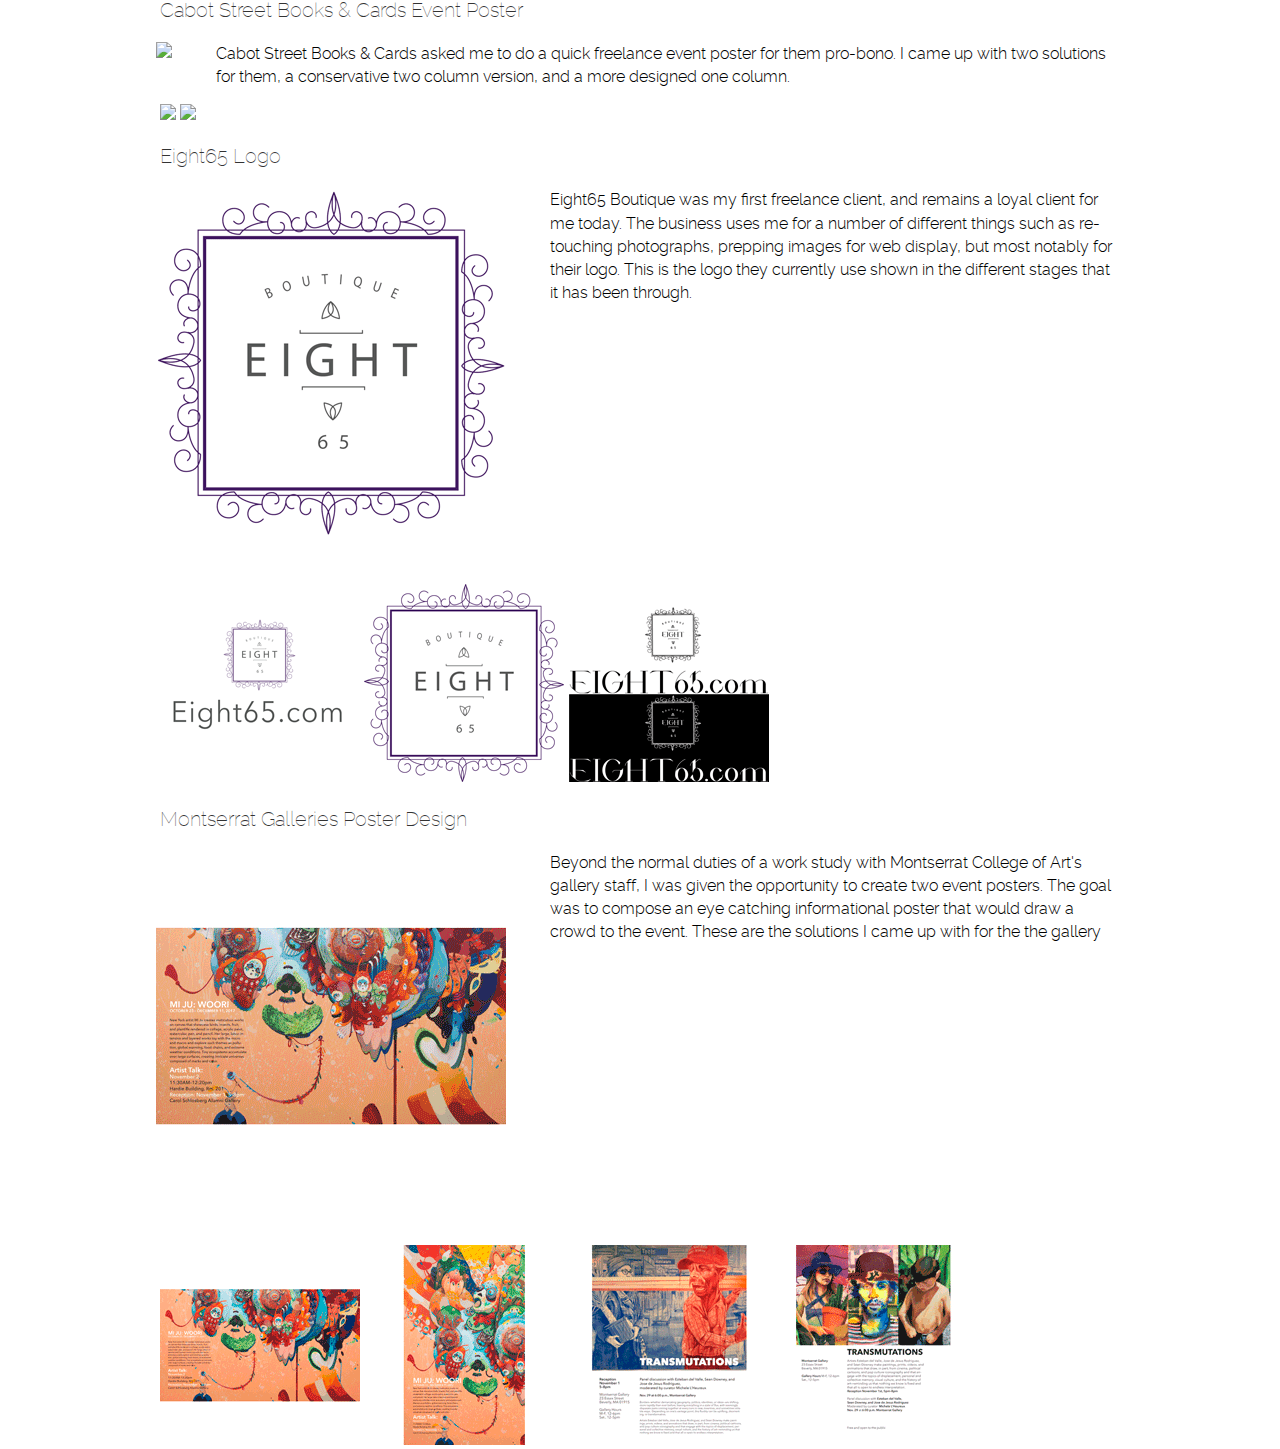
==== commit 717a228b: "Add files via upload" ====
--- a/portfolio-site/main.html
+++ b/portfolio-site/main.html
@@ -37,117 +37,172 @@
       <p class="about">The “Type Specimen” assignment required students to create a booklet 4.2”x7” with specific interior margins set at 2p0 for the outside and top, 3p0 for the inside, and 5p0 for the bottom. A total of six typefaces, each of a different style of type, the second requirement. Each typeface would have three pages in total, the first showcasing the characters within the typeface, the second showing a minimum of two paragraphs in justified format, and the third showing those same paragraphs in a ‘rag’ right format. The type being shown on both pages of paragraphs was to be set at the same point size. This booklet was required to also contain a cover/back–cover, title page, and table of contents.
 </p>
 	<div class="small-img">
-      <img src="img/type-specimen/cover-200.png">
-      <img src="img/type-specimen/title.png">
-      <img src="img/type-specimen/contents.png">
-      <img src="img/type-specimen/specimen.png">
-      <img src="img/type-specimen/pros.png">
+      <img class="border" src="img/type-specimen/cover-200.png">
+      <img class="border" src="img/type-specimen/title.png">
+      <img class="border" src="img/type-specimen/contents.png">
+      <img class="border" src="img/type-specimen/specimen.png">
+      <img class="border" src="img/type-specimen/pros.png">
     </div>
     
 
-      <p>This assignment helped me to understand how the gird is important to creating a multi page document, and unifying the design. It also helped me to understand how to properly display text effectively across multiple pages. Finally this assignment taught me what it take to create a small booklet. </p>
+      <p>Summary of Solution to Project</p>
     <h3>Poetry Booklet</h3>
     <figure class="large-photo">
       <img class="gif" src="img/poetry-booklet/poetry-booklet350px.gif">
     </figure>
       <p>The ‘Poetry Booklet’ assignment provided an article titled “Lingodroids: Studies in Spatial Cognition and Language,” and required that I compose six different and unique poems about the article while only using words found within the article. The poems were then to be set, in a booklet without size requirements, in a non-conventional manner. The goal being that the typography would influence, and hopefully enhance the reading of, and meaning of the poems. The booklet was required to contain a cover/back–cover, title page, and table of contents. </p>
       <div class="small-img">
-      <img src="img/poetry-booklet/cover-200px.png">
-      <img src="img/poetry-booklet/title-200px.png">
-      <img src="img/poetry-booklet/contents-200px.png">
-      <img src="img/poetry-booklet/spread-200px.png">
-      <img src="img/poetry-booklet/spread-2-200px.png">
-    </div>
-      <p>This assignment helped me to think of type in a more abstract way, by forcing me to write poems not only with words, but by using those words in creative way to reinforce the feeling of the poem. /p>
-      
-    <h3>Architecture Booklet</h3>
-      <figure class="large-photo"><a href="https://placeholder.com"><img class="cover-photo"  src="http://via.placeholder.com/350x350
-    "></a>
-    </figure>
-      <p>The Architecture and Alphabet assignment required that I choose any architect considered modern, and create either a poster, or booklet showcasing the architects work. If the choice was a poster then it could be as simple as an event relating to one of that architects building, but if it was a booklet then it should incorporate more information. The designs of the poster or booklet should relate directly to that architects own unique style in a way that also shows how the alphabet is incorporated into architectural forms. </p>
-      <div class="small-img">
-      <a href="https://placeholder.com"><img src="http://via.placeholder.com/200x200
-    "></a>
-      <a href="https://placeholder.com"><img src="http://via.placeholder.com/200x200
-    "></a>
-      <a href="https://placeholder.com"><img src="http://via.placeholder.com/200x200
-    "></a>
-    <a href="https://placeholder.com"><img src="http://via.placeholder.com/200x200
-    "></a>
+      <img class="border" src="img/poetry-booklet/cover-200px.png">
+      <img class="border" src="img/poetry-booklet/title-200px.png">
+      <img class="border" src="img/poetry-booklet/contents-200px.png">
+      <img class="border" src="img/poetry-booklet/spread-200px.png">
+      <img class="border" src="img/poetry-booklet/spread-2-200px.png">
     </div>
       <p>Summary of Solution to Project</p>
+      
+    <h3>Architecture Booklet</h3>
+      <figure class="large-photo">
+      <img class="gif" src="img/architecture/architecture-booklet.gif">
+      </figure>
+    
+  
+      <p>The Architecture and Alphabet assignment required that I choose any architect considered modern, and create either a poster, or booklet showcasing the architects work. If the choice was a poster then it could be as simple as an event relating to one of that architects building, but if it was a booklet then it should incorporate more information. The designs of the poster or booklet should relate directly to that architects own unique style in a way that also shows how the alphabet is incorporated into architectural forms. </p>
+      <div class="small-img">
+      <img class="border" src="img/architecture/architecture-booklet-cover2.png">
+      <img class="border" src="img/architecture/architecture-booklet-3.png">
+      <img class="border" src="img/architecture/architecture-booklet-33.png">
+      <img class="border" src="img/architecture/architecture-booklet-34.png">
+      <img class="border" src="img/architecture/architecture-booklet-35.png">
+      <img class="border" src="img/architecture/architecture-booklet-36.png">
+      <img class="border" src="img/architecture/architecture-booklet-37.png">
+      <img class="border" src="img/architecture/architecture-booklet-38.png">
+      <img class="border" src="img/architecture/architecture-booklet-39.png">
+      <img class="border" src="img/architecture/architecture-booklet-310.png">
+      <img class="border" src="img/architecture/architecture-booklet-311.png">
+      <img class="border" src="img/architecture/architecture-booklet-312.png">
+      <img class="border" src="img/architecture/architecture-booklet-313.png">
+      <img class="border" src="img/architecture/architecture-booklet-314.png">
+      <img class="border" src="img/architecture/architecture-booklet-315.png">
+      <img class="border" src="img/architecture/architecture-booklet-316.png">
+      <img class="border" src="img/architecture/architecture-booklet-317.png">
+      <img class="border" src="img/architecture/architecture-booklet-318.png">
+      <img class="border" src="img/architecture/architecture-booklet-319.png">
+      <img class="border" src="img/architecture/architecture-booklet-320.png">
+      <img class="border" src="img/architecture/architecture-booklet-321.png">
+      <img class="border" src="img/architecture/architecture-booklet-322.png">
+      <img class="border" src="img/architecture/architecture-booklet-323.png">
+      <img class="border" src="img/architecture/architecture-booklet-324.png">
+      <img class="border" src="img/architecture/architecture-booklet-325.png">
+      <img class="border" src="img/architecture/architecture-booklet-326.png">
+      <img class="border" src="img/architecture/architecture-booklet-327.png">
+      <img class="border" src="img/architecture/architecture-booklet-328.png">
+      <img class="border" src="img/architecture/architecture-booklet-329.png">
+      <img class="border" src="img/architecture/architecture-booklet-330.png">
+      <img class="border" src="img/architecture/architecture-booklet-331.png">
+      <img class="border" src="img/architecture/architecture-booklet-332.png">      
+      <img class="border" src="img/architecture/architecture-booklet-cover.png">
+    </div>
+      <p>Summary of Solution to Project</p>
 
   <h2 id="graphic-design-iii">Graphic Design III</h2>
     <h3>Book Design</h3>
-      <a href="https://placeholder.com"><img src="http://via.placeholder.com/350x350
-    "></a>
-      <p>Description of Project</p>
-      <p>Summary of Solution to Project</p>
+      <figure class="large-photo">
+      <img class="gif" src="img/book/book-covers-2.gif">
+      </figure>
+      <p>As a class we were instructed to choose a book that we have recently read. Preferably one that did not contain images. After we chose a book we were then asked to design three different book covers for that specific book, while relating the covers to the narrative. These were my solutions</p>
+      <div class="small-img">
+      <img class="border" src="img/book/book-covers-2.png">
+      <img class="border" src="img/book/book-covers-22.png">
+      <img class="border" src="img/book/book-covers-23.png">
+      </div>
+      
+      
+      
     <h3>Annual Report</h3>
       <figure class="large-photo">
       <img class="gif" src="img/annualreport/annual-report-06.gif">
       </figure>
-      <p>Description of Project</p>
-      
-      <div class="small-img">
-      <img src="img/annualreport/200px/annual-report-06.png">
-      <img src="img/annualreport/200px/annual-report-062.png">
-      <img src="img/annualreport/200px/annual-report-063.png">
-      <img src="img/annualreport/200px/annual-report-064.png">
-      <img src="img/annualreport/200px/annual-report-065.png">
-      <img src="img/annualreport/200px/annual-report-066.png">
-      <img src="img/annualreport/200px/annual-report-067.png">
-      <img src="img/annualreport/200px/annual-report-068.png">
-      <img src="img/annualreport/200px/annual-report-069.png">
-      <img src="img/annualreport/200px/annual-report-0610.png">
-      <img src="img/annualreport/200px/annual-report-0611.png">
-      <img src="img/annualreport/200px/annual-report-0612.png">
-      <img src="img/annualreport/200px/annual-report-0613.png">
-      <img src="img/annualreport/200px/annual-report-0614.png">
-      <img src="img/annualreport/200px/annual-report-0615.png">
-      <img src="img/annualreport/200px/annual-report-0616.png">
-      </div>
-      
-      <p>Summary of Solution to Project</p>
+      <p>I was instructed to choose a company and create a short version of an annual report for them. For this project I chose Starbucks as my company, and using the information for the 2016 Annual Report, designed this one from my own ideas.</p>
+      
+      <div class="small-img">
+      <img class="border" src="img/annualreport/200px/annual-report-06.png">
+      <img class="border" src="img/annualreport/200px/annual-report-062.png">
+      <img class="border" src="img/annualreport/200px/annual-report-063.png">
+      <img class="border" src="img/annualreport/200px/annual-report-064.png">
+      <img class="border" src="img/annualreport/200px/annual-report-065.png">
+      <img class="border" src="img/annualreport/200px/annual-report-066.png">
+      <img class="border" src="img/annualreport/200px/annual-report-067.png">
+      <img class="border" src="img/annualreport/200px/annual-report-068.png">
+      <img class="border" src="img/annualreport/200px/annual-report-069.png">
+      <img class="border" src="img/annualreport/200px/annual-report-0610.png">
+      <img class="border" src="img/annualreport/200px/annual-report-0611.png">
+      <img class="border" src="img/annualreport/200px/annual-report-0612.png">
+      <img class="border" src="img/annualreport/200px/annual-report-0613.png">
+      <img class="border" src="img/annualreport/200px/annual-report-0614.png">
+      <img class="border" src="img/annualreport/200px/annual-report-0615.png">
+      <img class="border" src="img/annualreport/200px/annual-report-0616.png">
+      </div>
+      
+      
     <h3>Graphic Standards Manual</h3>
-      <a href="https://placeholder.com"><img src="http://via.placeholder.com/350x350
-    "></a>
-      <p>Description of Project</p>
+      <figure class="large-photo">
+      <img class="gif" src="img/graphic-manual/graphics-standards-manual.gif">
+      </figure>
+      <p>I was given the choice between 5 different businesses that were already in existence but had branding that was not up to date with 2017. I was asked to do a re-design of the businesses logo. After that was taken care of I was asked to create two different levels of letterheads. After that I was asked to create a standards manual explaining how to properly use the new logo in multiple different forms of branding</p>
+      <div class="small-img">
+      <img class="border" src="img/graphic-manual/graphics-standards-manual.png">
+      <img class="border" src="img/graphic-manual/graphics-standards-manual2.png">
+      <img class="border" src="img/graphic-manual/graphics-standards-manual3.png">
+      <img class="border" src="img/graphic-manual/graphics-standards-manual4.png">
+      <img class="border" src="img/graphic-manual/graphics-standards-manual5.png">
+      <img class="border" src="img/graphic-manual/graphics-standards-manual6.png">
+      <img class="border" src="img/graphic-manual/graphics-standards-manual7.png">
+      <img class="border" src="img/graphic-manual/graphics-standards-manual8.png">
+      <img class="border" src="img/graphic-manual/graphics-standards-manual9.png">
+      <img class="border" src="img/graphic-manual/graphics-standards-manual10.png">
+      <img class="border" src="img/graphic-manual/graphics-standards-manual11.png">
+      <img class="border" src="img/graphic-manual/graphics-standards-manual12.png">
+      <img class="border" src="img/graphic-manual/graphics-standards-manual13.png">
+      <img class="border" src="img/graphic-manual/graphics-standards-manual14.png">
+      <img class="border" src="img/graphic-manual/graphics-standards-manual15.png">
+      <img class="border" src="img/graphic-manual/graphics-standards-manual16.png">
+      <img class="border" src="img/graphic-manual/graphics-standards-manual17.png">
+	  </div>
 
   <h2 id="freelance">Freelance</h2>
     <h3>Cabot Street Books & Cards Event Poster</h3>
       <figure class="large-photo">
       <img class="gif" src="img/cabot-books/poster.gif">
       </figure>
-      <p>Description of Project</p>
-      
-      <div class="small-img">
-      <img src="img/cabot-books/2-column-poster.png">
-      <img src="img/cabot-books/1-column-poster.png">
+      <p>Cabot Street Books & Cards asked me to do a quick freelance event poster for them pro-bono. I came up with two solutions for them, a conservative two column version, and a more designed one column.</p>
+      
+      <div class="small-img">
+      <img class="border" src="img/cabot-books/2-column-poster.png">
+      <img class="border" src="img/cabot-books/1-column-poster.png">
       </div>
       
     <h3>Eight65 Logo</h3>
       <figure class="large-photo">
       <img class="gif" src="img/eight65/logo.gif">
       </figure>
-      <p>Description of Project</p>
-      
-      <div class="small-img">
-      <img src="img/eight65/logo.png">
-      <img src="img/eight65/logo-2.png">
-      <img src="img/eight65/logo-3.png">
+      <p>Eight65 Boutique was my first freelance client, and remains a loyal client for me today. The business uses me for a number of different things such as re-touching photographs, prepping images for web display, but most notably for their logo. This is the logo they currently use shown in the different stages that it has been through. </p>
+      
+      <div class="small-img">
+      <img class="border" src="img/eight65/logo.png">
+      <img class="border" src="img/eight65/logo-2.png">
+      <img class="border" src="img/eight65/logo-3.png">
       </div>
     <h3>Montserrat Galleries Poster Design</h3>
       <figure class="large-photo">
       <img class="gif" src="img/gallery/poster-350px.gif">
       </figure>
-      <p>Description of Project</p>
-      
-      <div class="small-img">
-      <img src="img/gallery/poster-200px.png">
-      <img src="img/gallery/poster-2-200px.png">
-      <img src="img/gallery/poster-3-200px.png">
-      <img src="img/gallery/poster-4-200px.png">
+      <p>Beyond the normal duties of a work study with Montserrat College of Art's gallery staff, I was given the opportunity to create two event posters. The goal was to compose an eye catching informational poster that would draw a crowd to the event. These are the solutions I came up with for the the gallery</p>
+      
+      <div class="small-img">
+      <img class="border" src="img/gallery/poster-200px.png">
+      <img class="border" src="img/gallery/poster-2-200px.png">
+      <img class="border" src="img/gallery/poster-3-200px.png">
+      <img class="border" src="img/gallery/poster-4-200px.png">
       </div>
   </body>
 
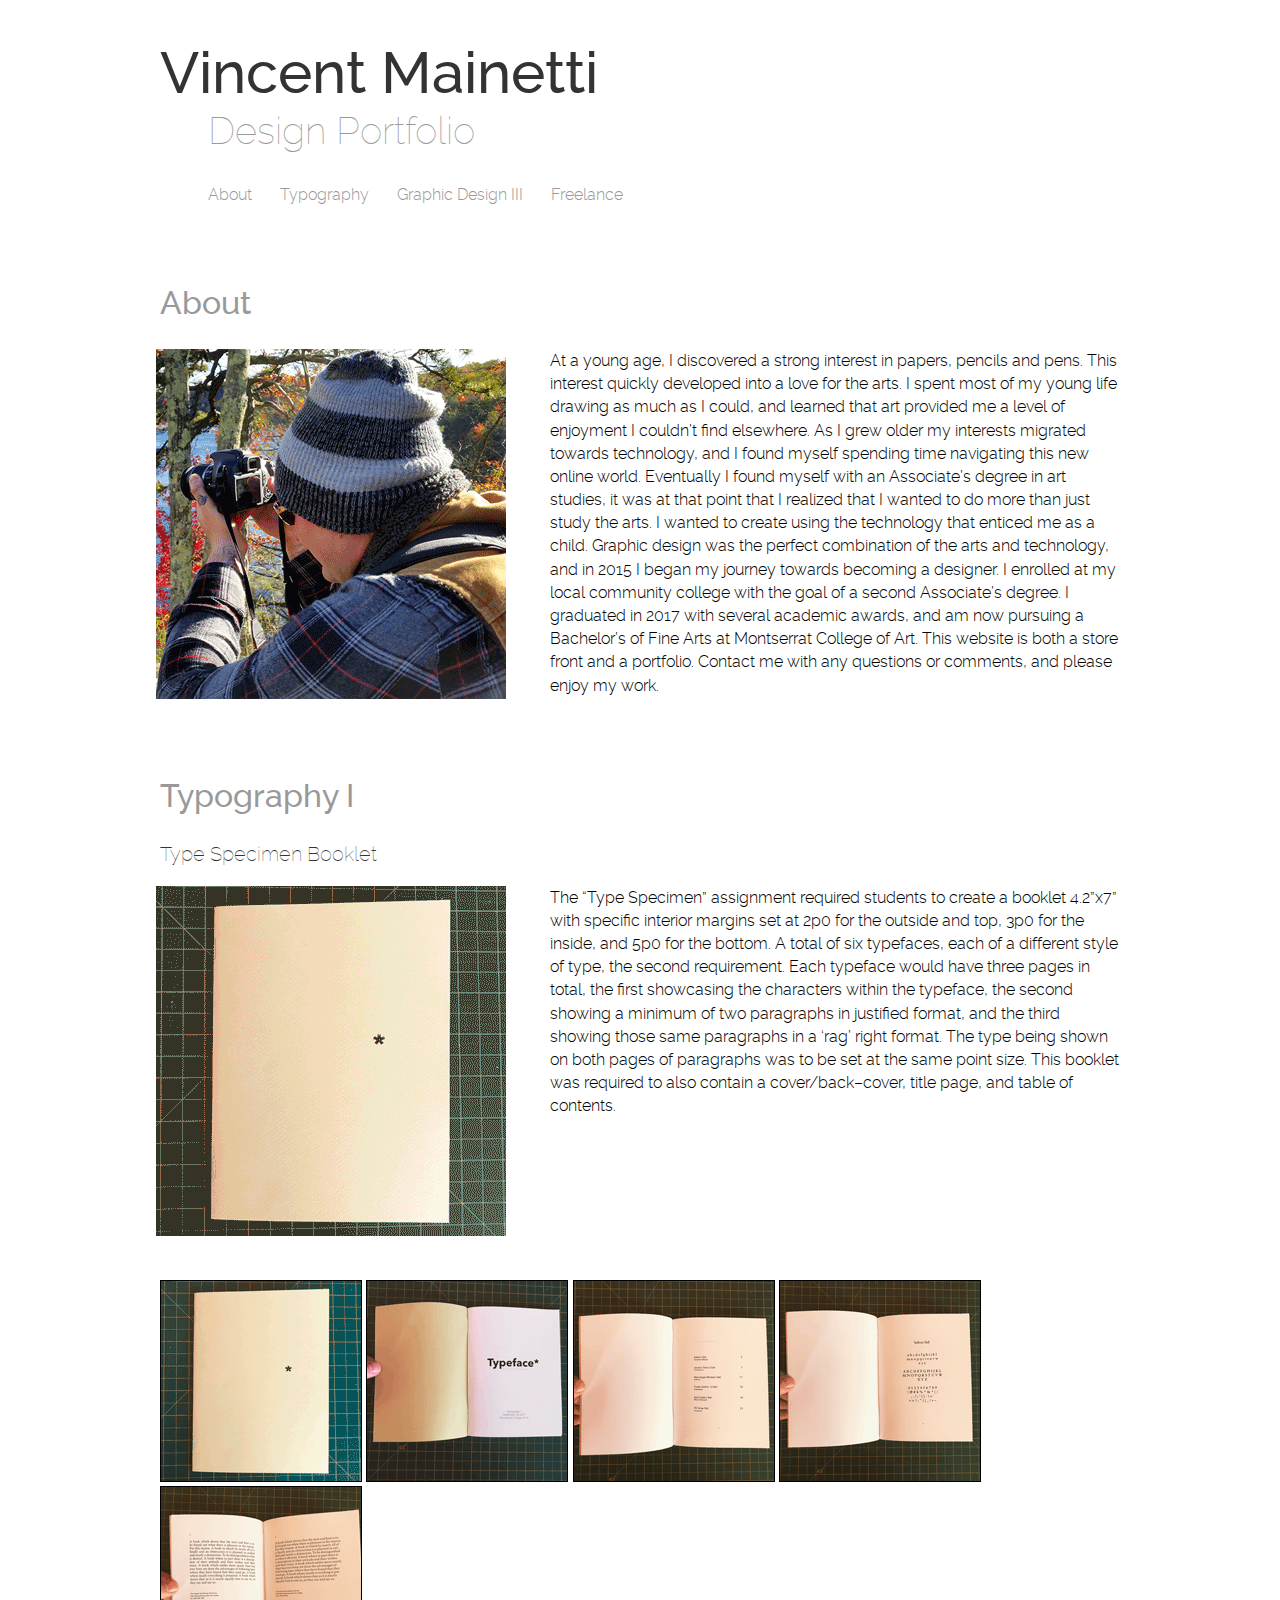
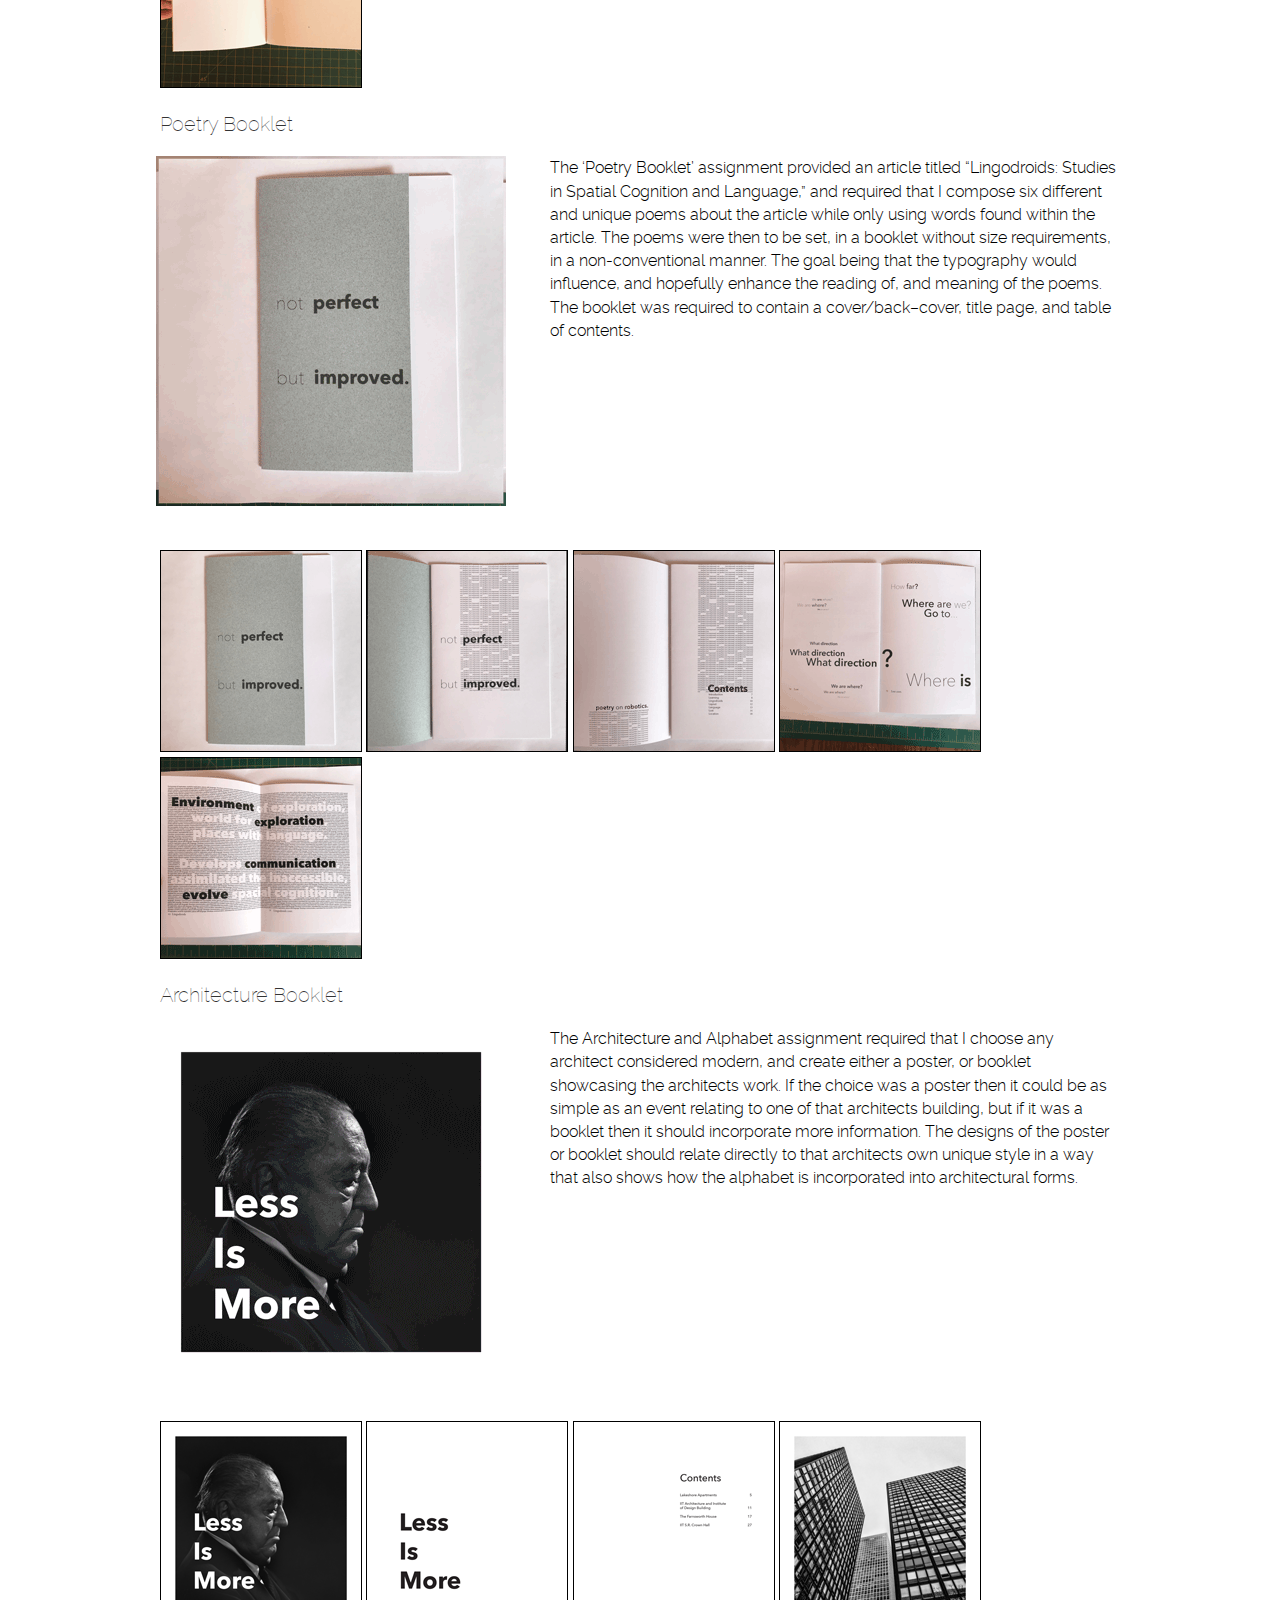
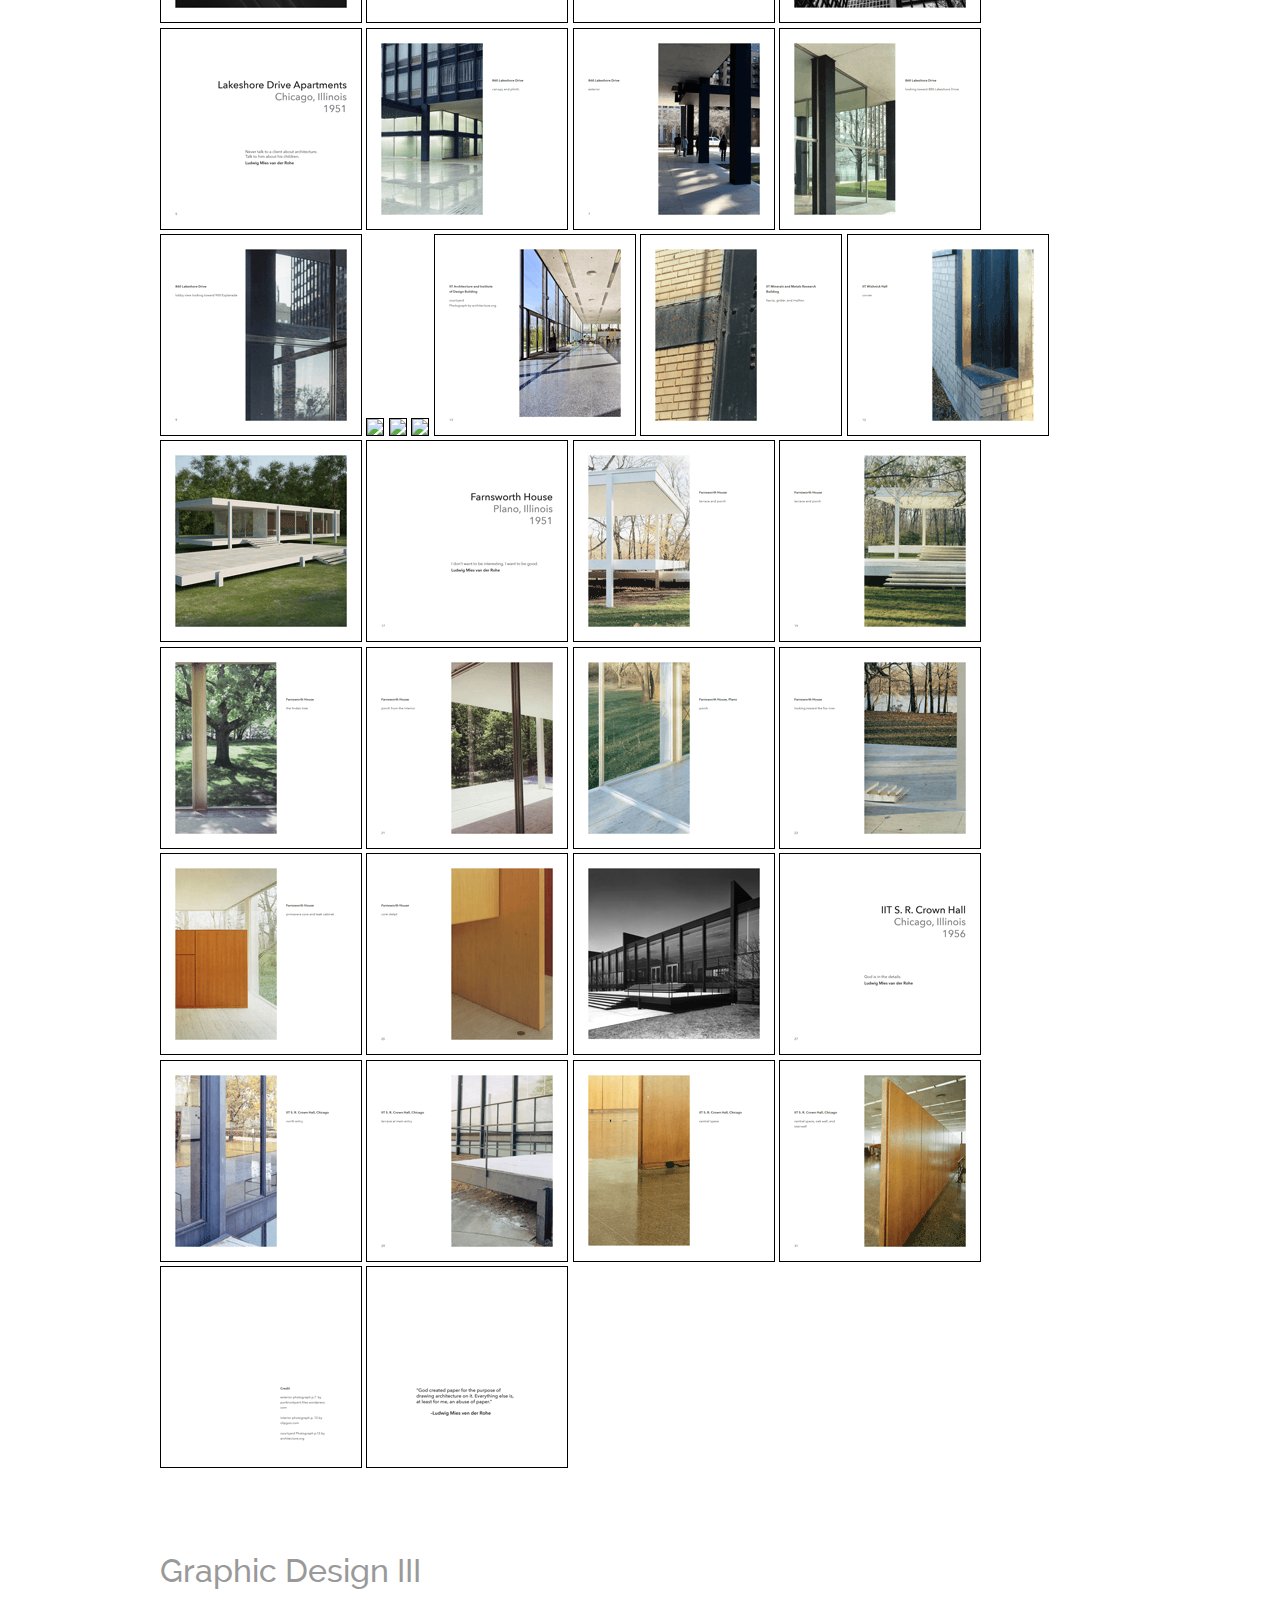
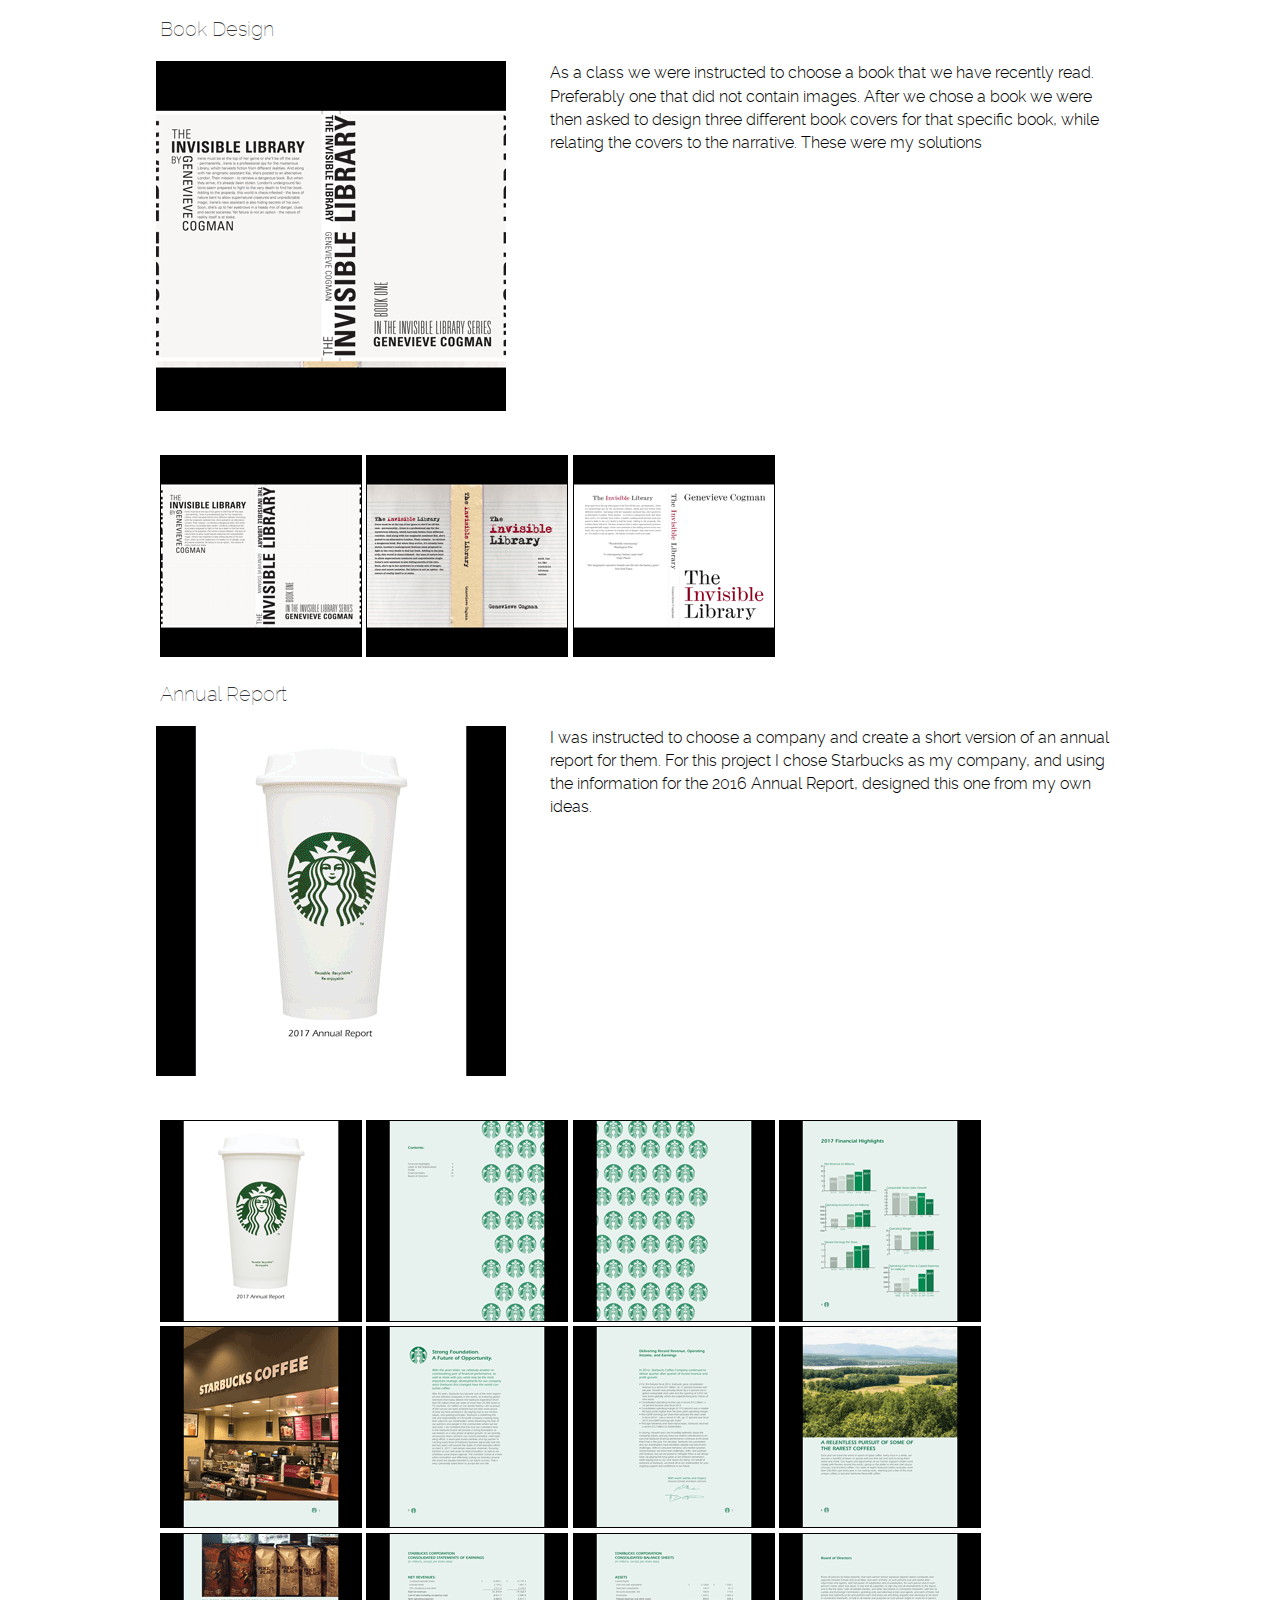
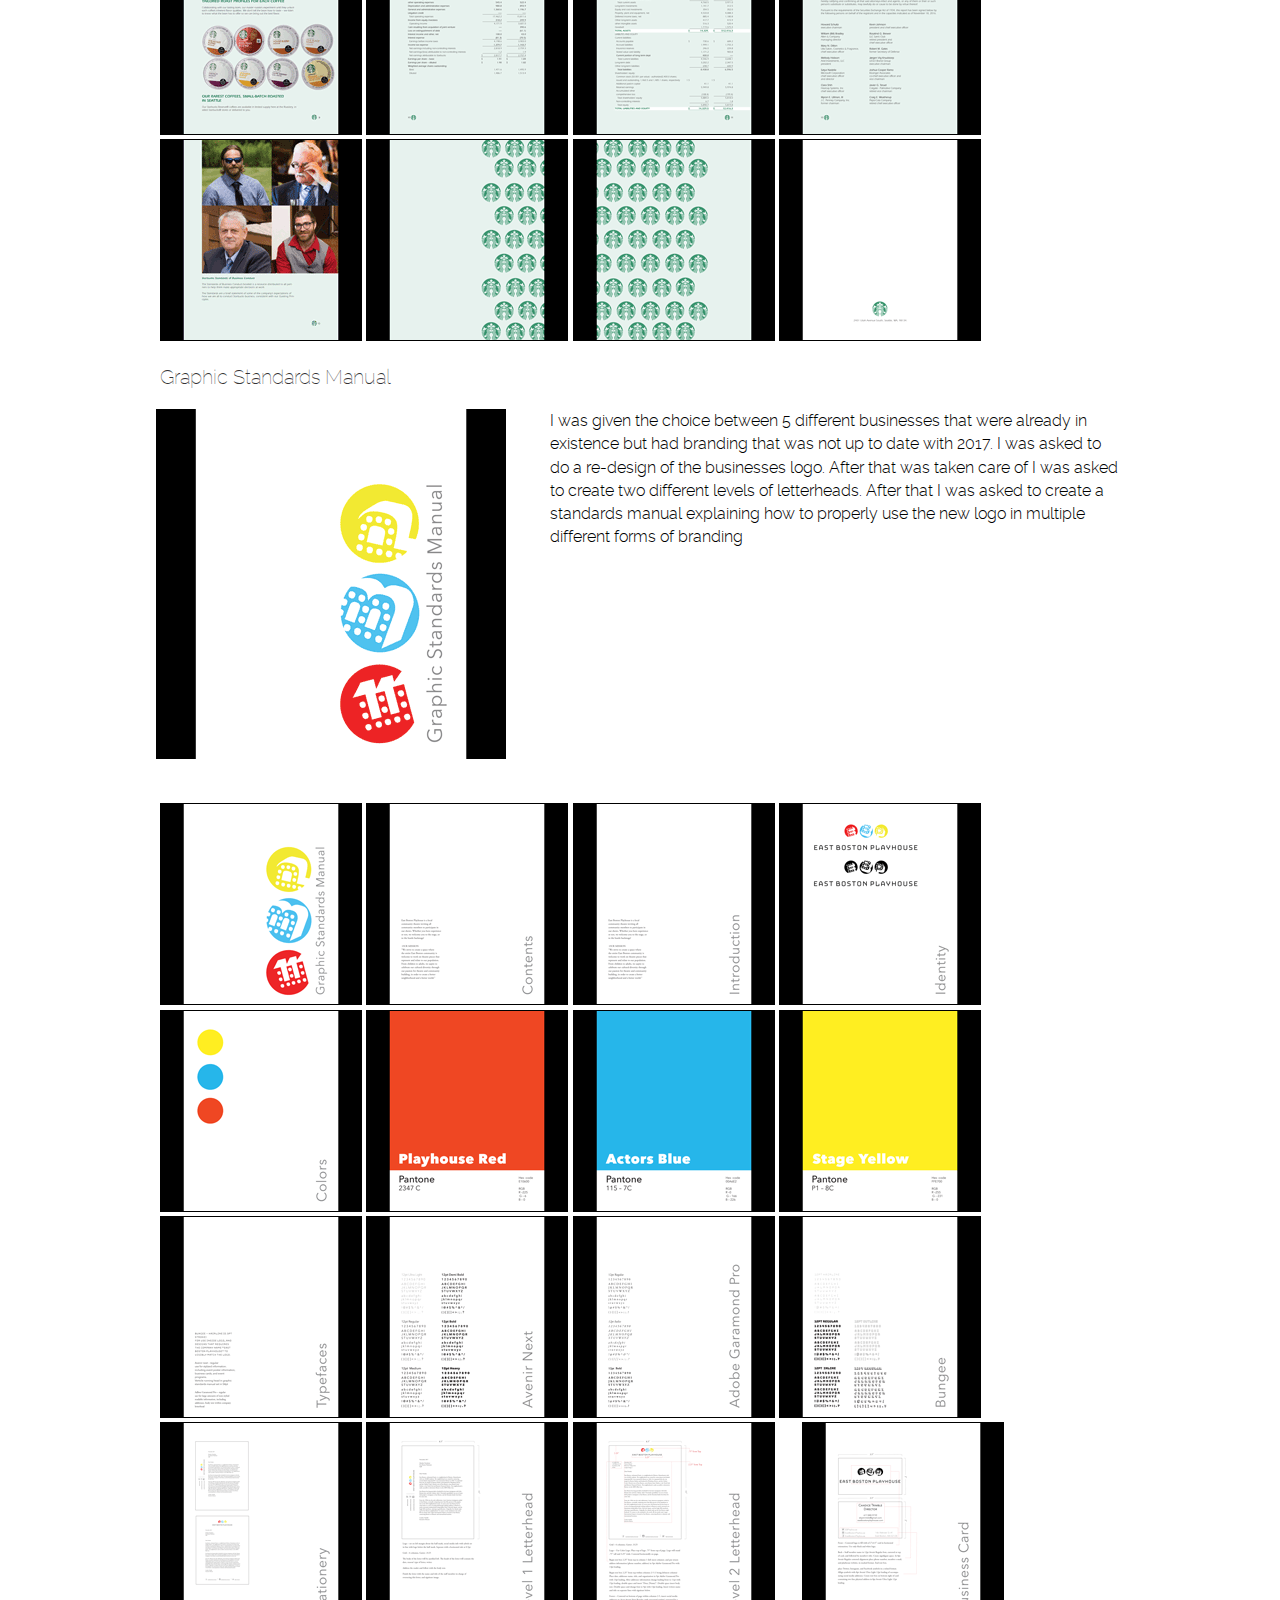
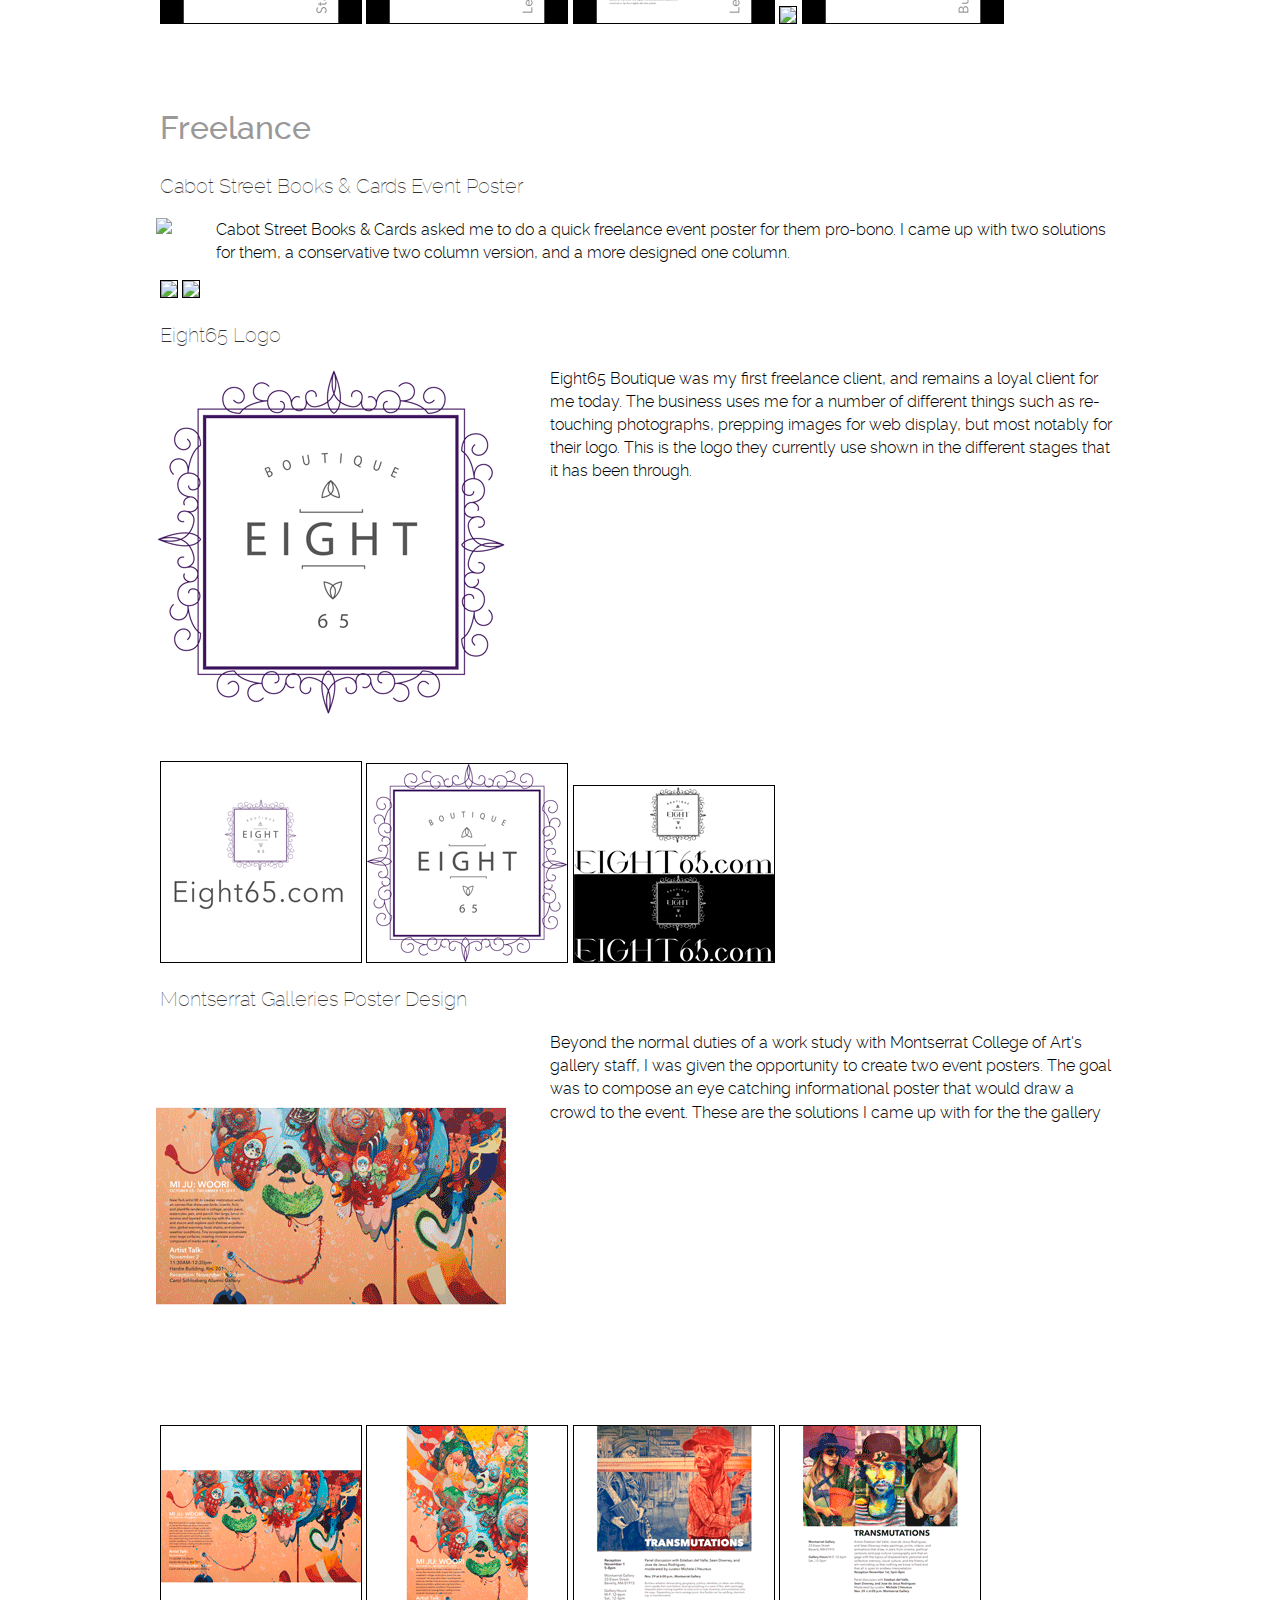
==== commit 121624ea: "Add files via upload" ====
--- a/portfolio-site/main.html
+++ b/portfolio-site/main.html
@@ -45,7 +45,7 @@
     </div>
     
 
-      <p>Summary of Solution to Project</p>
+      
     <h3>Poetry Booklet</h3>
     <figure class="large-photo">
       <img class="gif" src="img/poetry-booklet/poetry-booklet350px.gif">
@@ -58,7 +58,7 @@
       <img class="border" src="img/poetry-booklet/spread-200px.png">
       <img class="border" src="img/poetry-booklet/spread-2-200px.png">
     </div>
-      <p>Summary of Solution to Project</p>
+      
       
     <h3>Architecture Booklet</h3>
       <figure class="large-photo">
@@ -102,7 +102,7 @@
       <img class="border" src="img/architecture/architecture-booklet-332.png">      
       <img class="border" src="img/architecture/architecture-booklet-cover.png">
     </div>
-      <p>Summary of Solution to Project</p>
+      
 
   <h2 id="graphic-design-iii">Graphic Design III</h2>
     <h3>Book Design</h3>
--- a/portfolio-site/css/mobile.css
+++ b/portfolio-site/css/mobile.css
@@ -109,6 +109,10 @@
 	clear: both;
 }
 
+.border {
+	border: 1px solid #000;
+}
+
 /*-- Media Query --*/
 
 @media (min-width: 35em) {
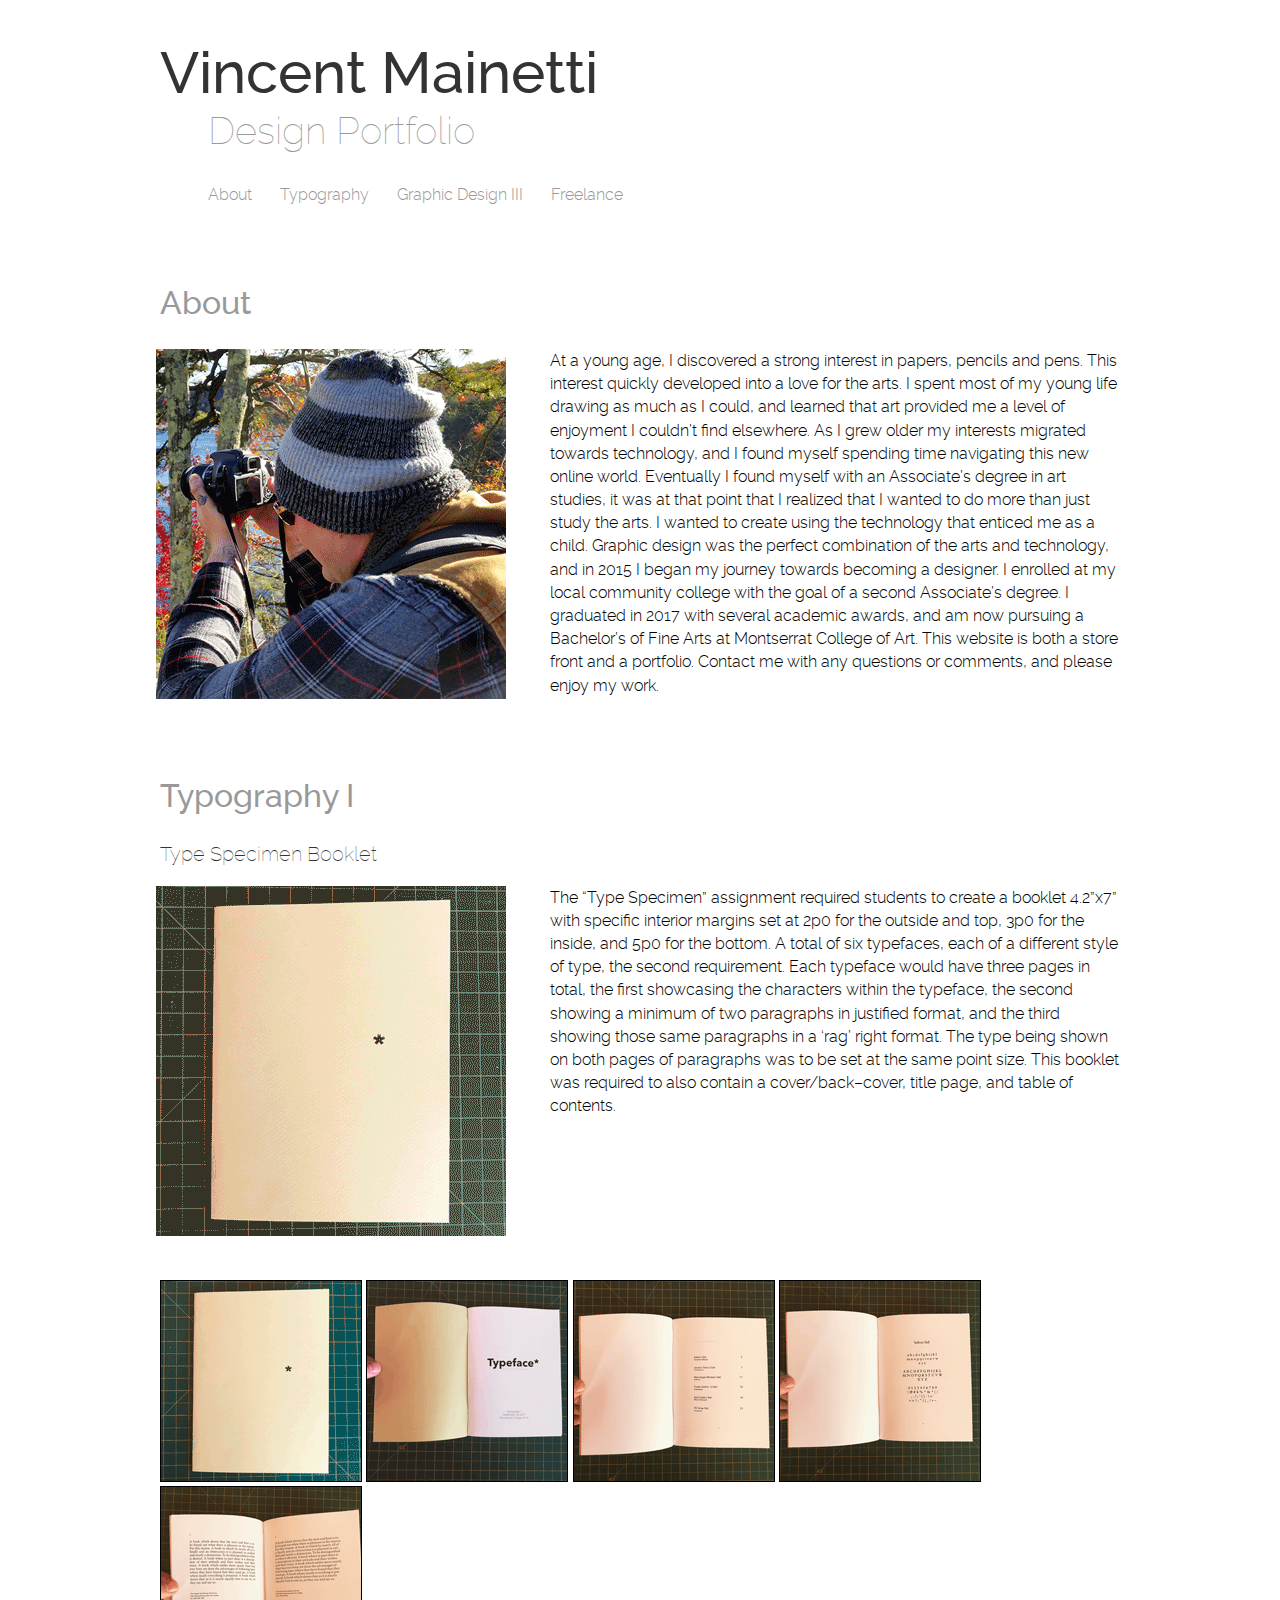
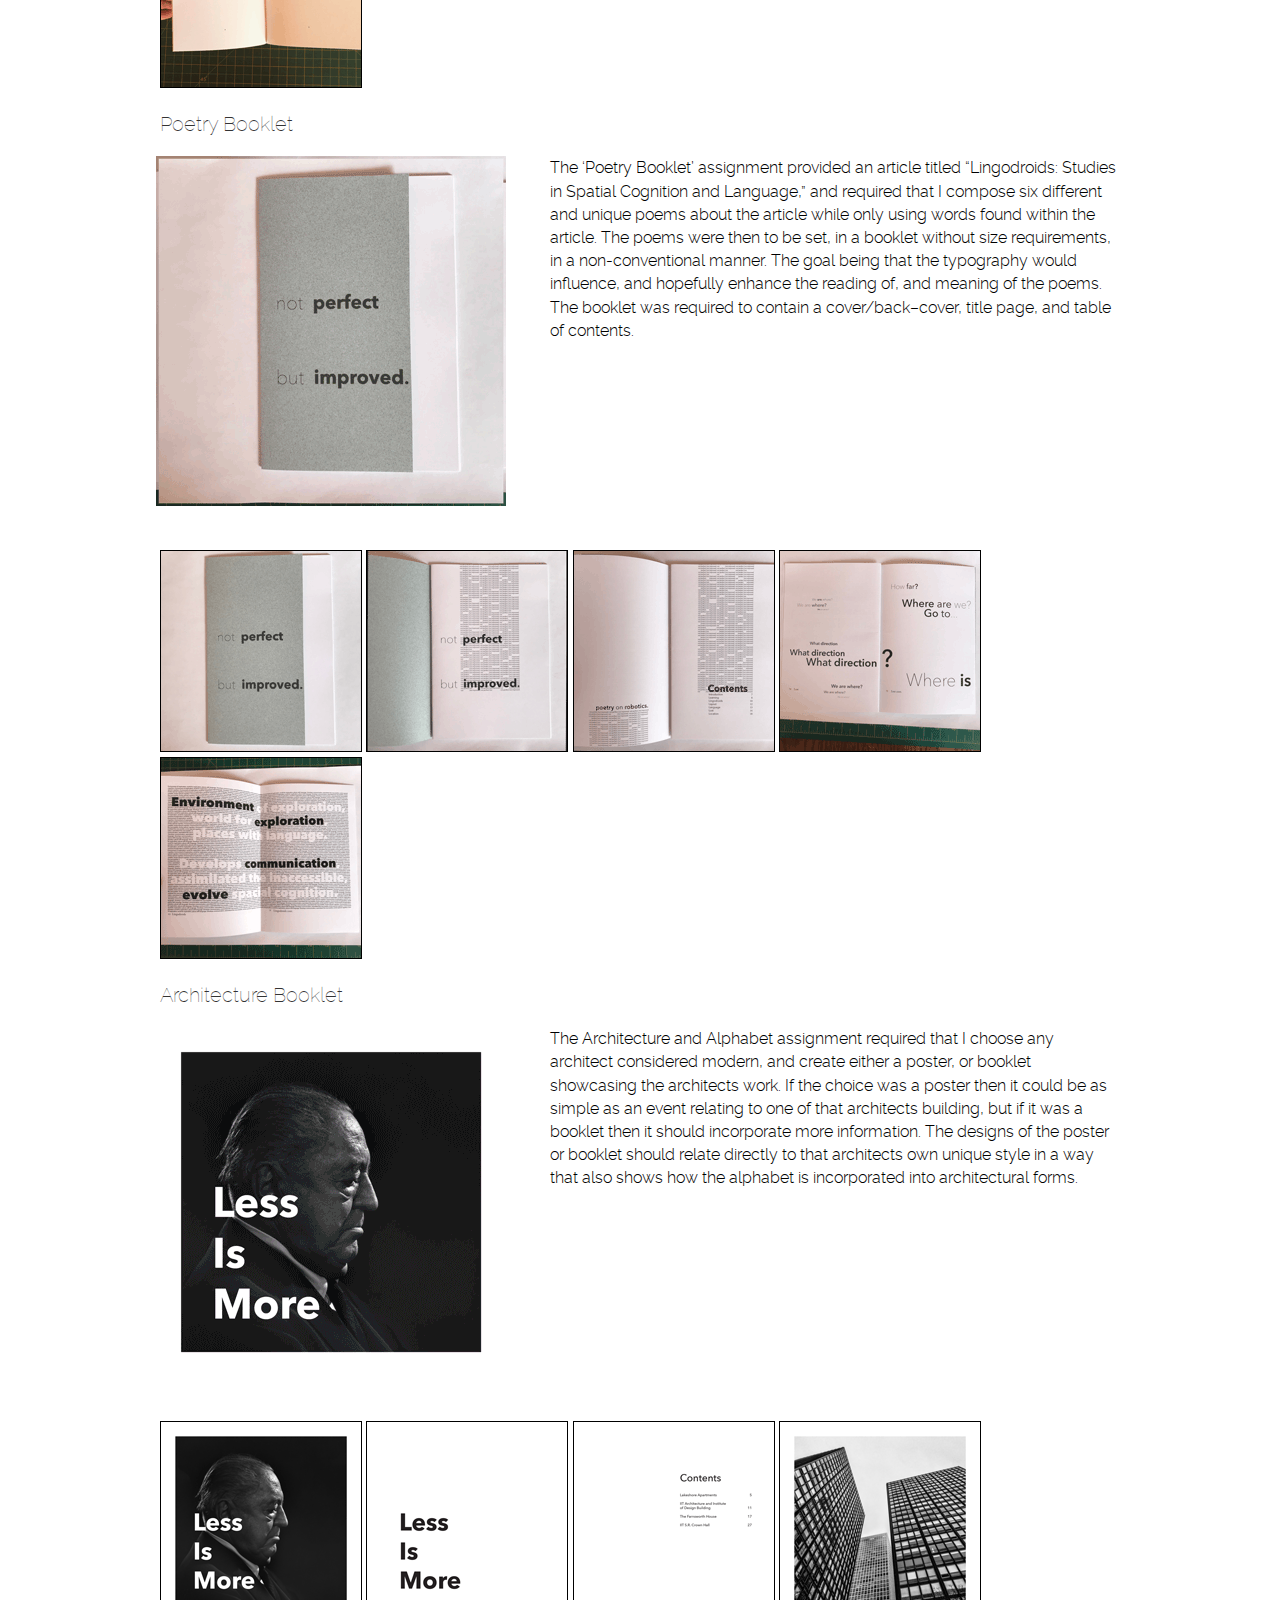
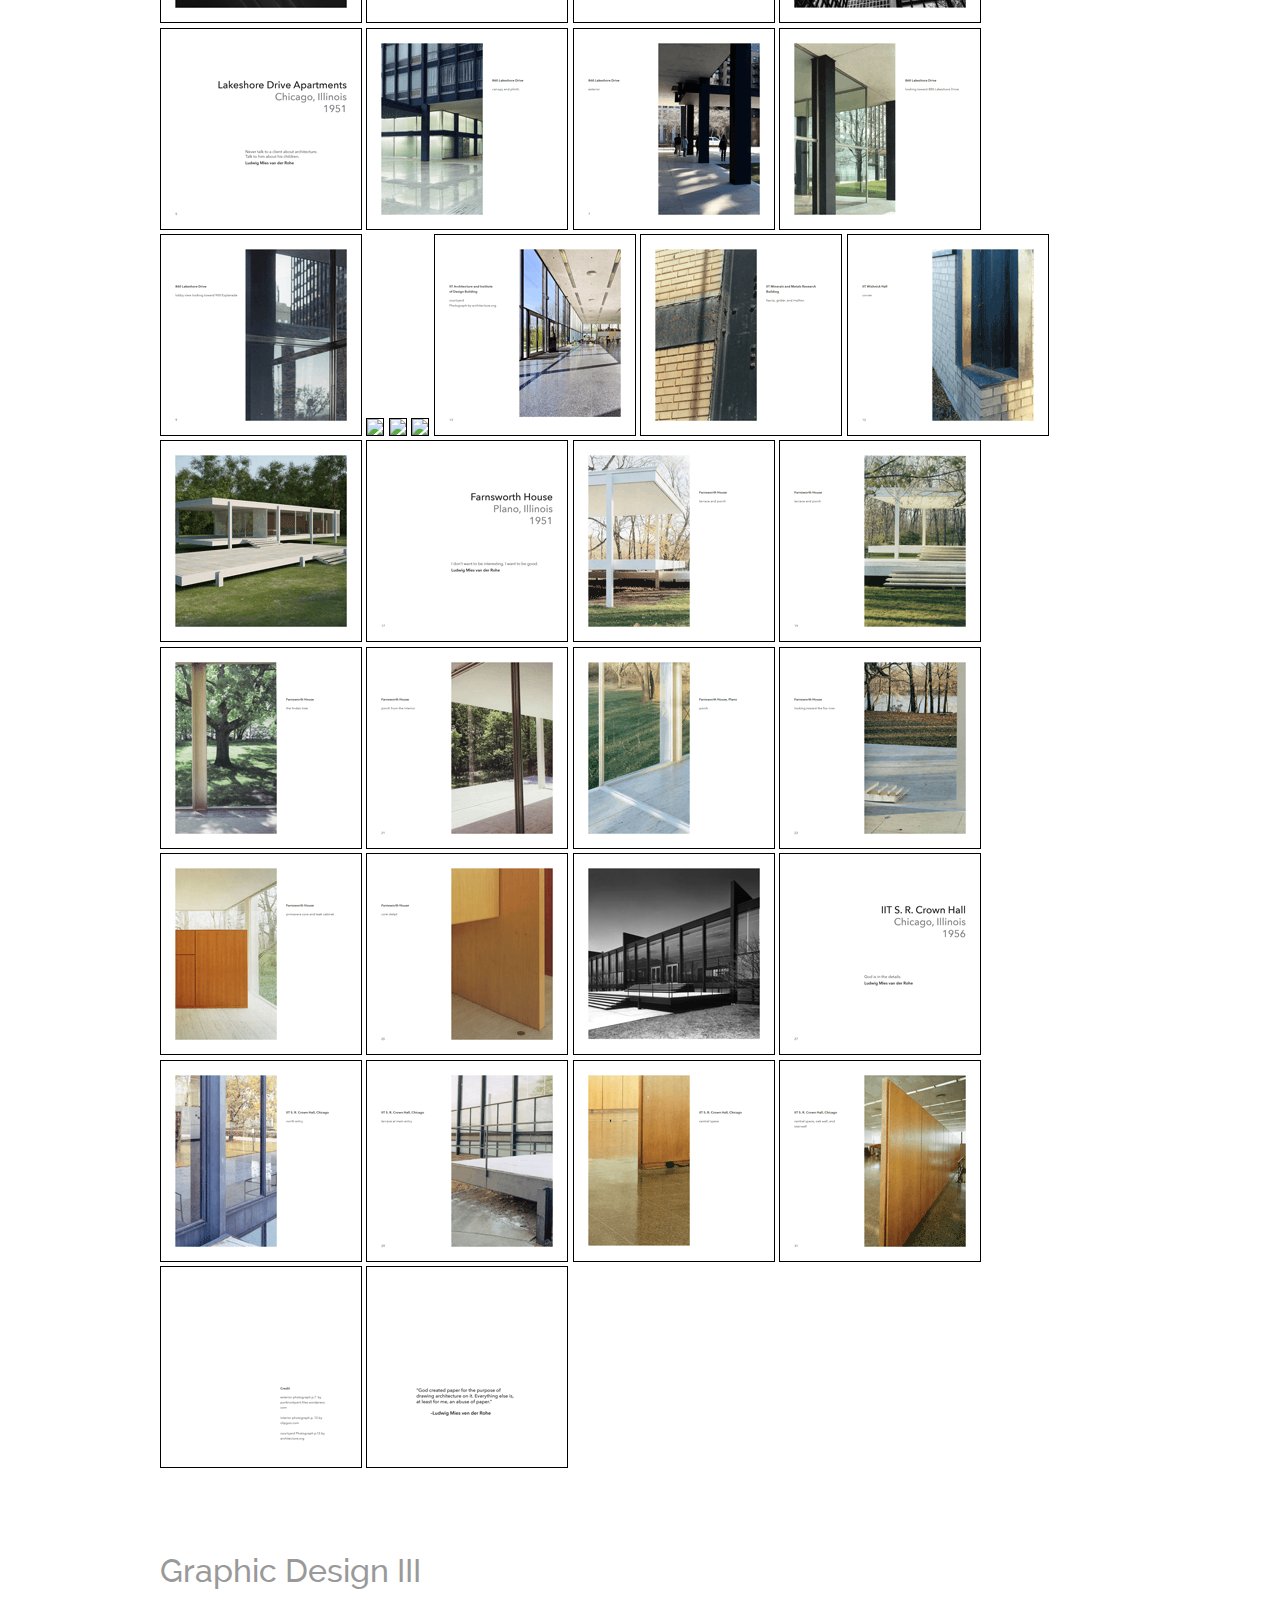
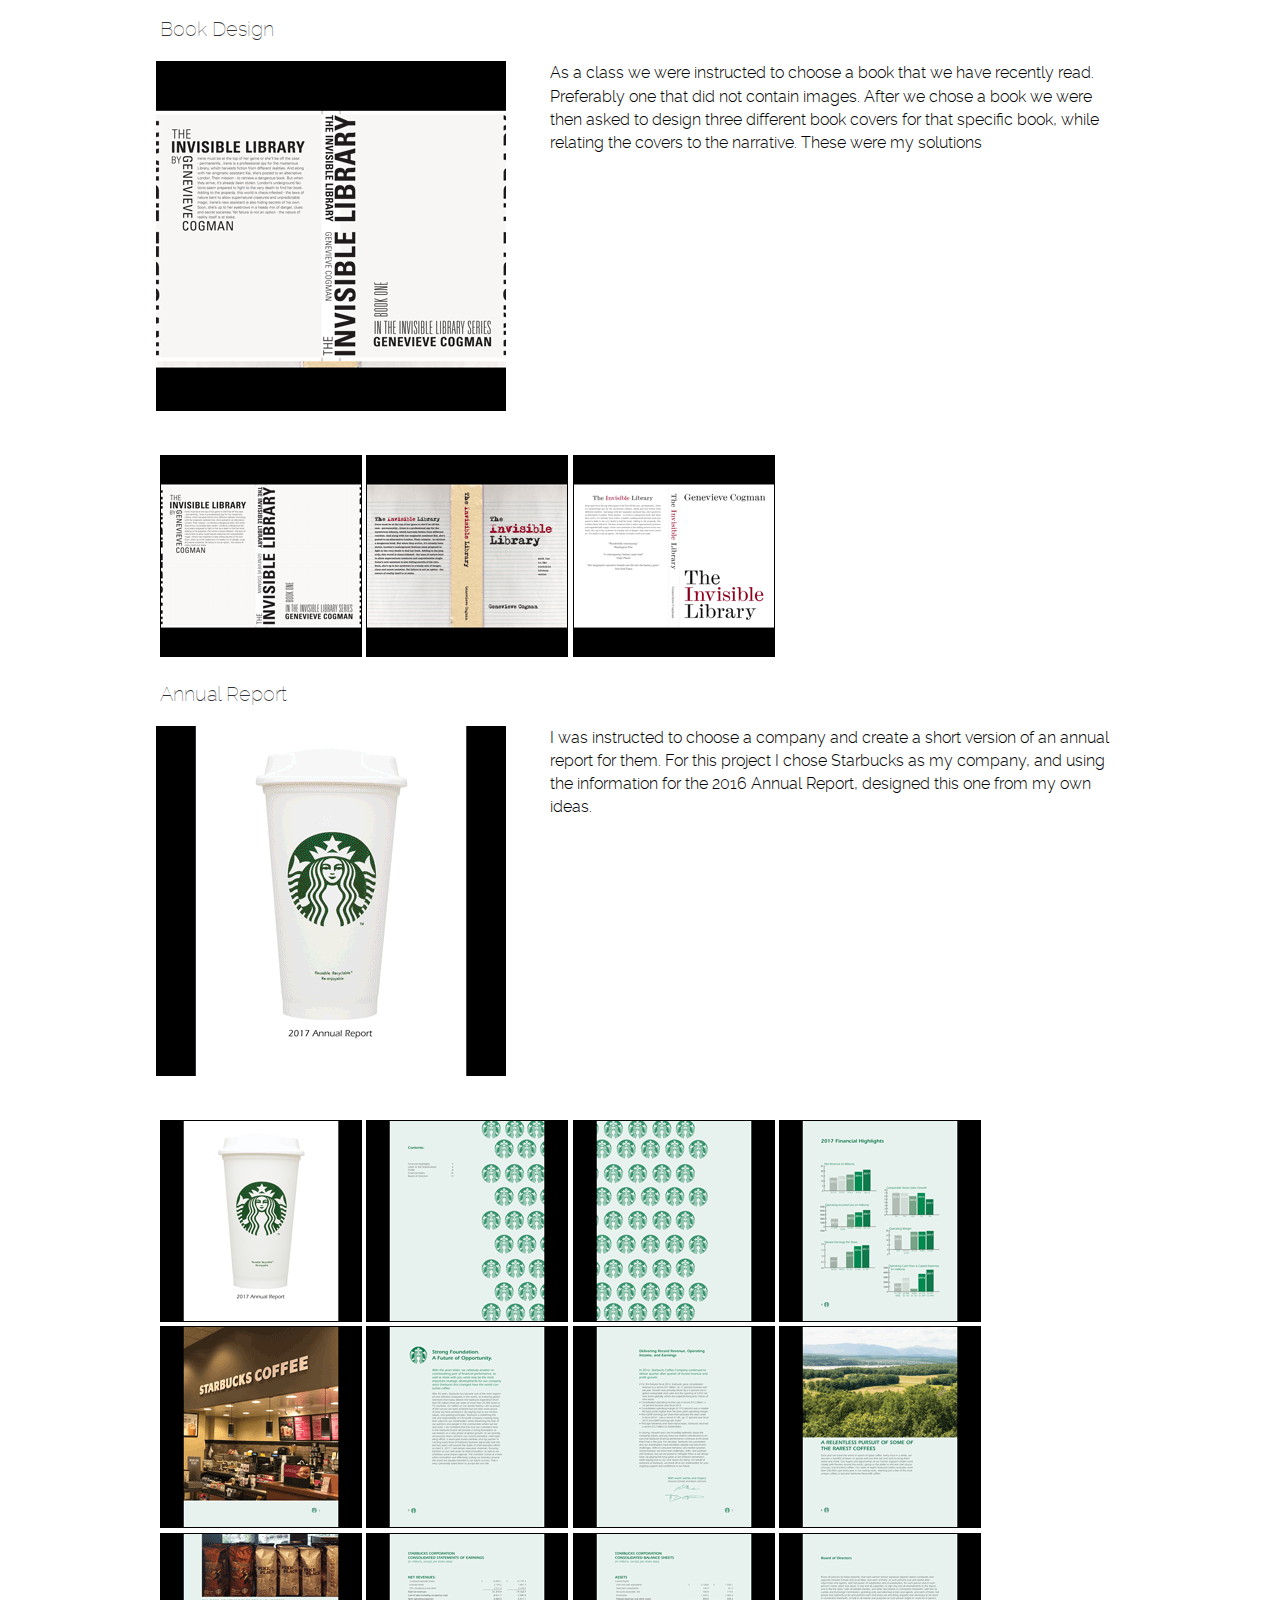
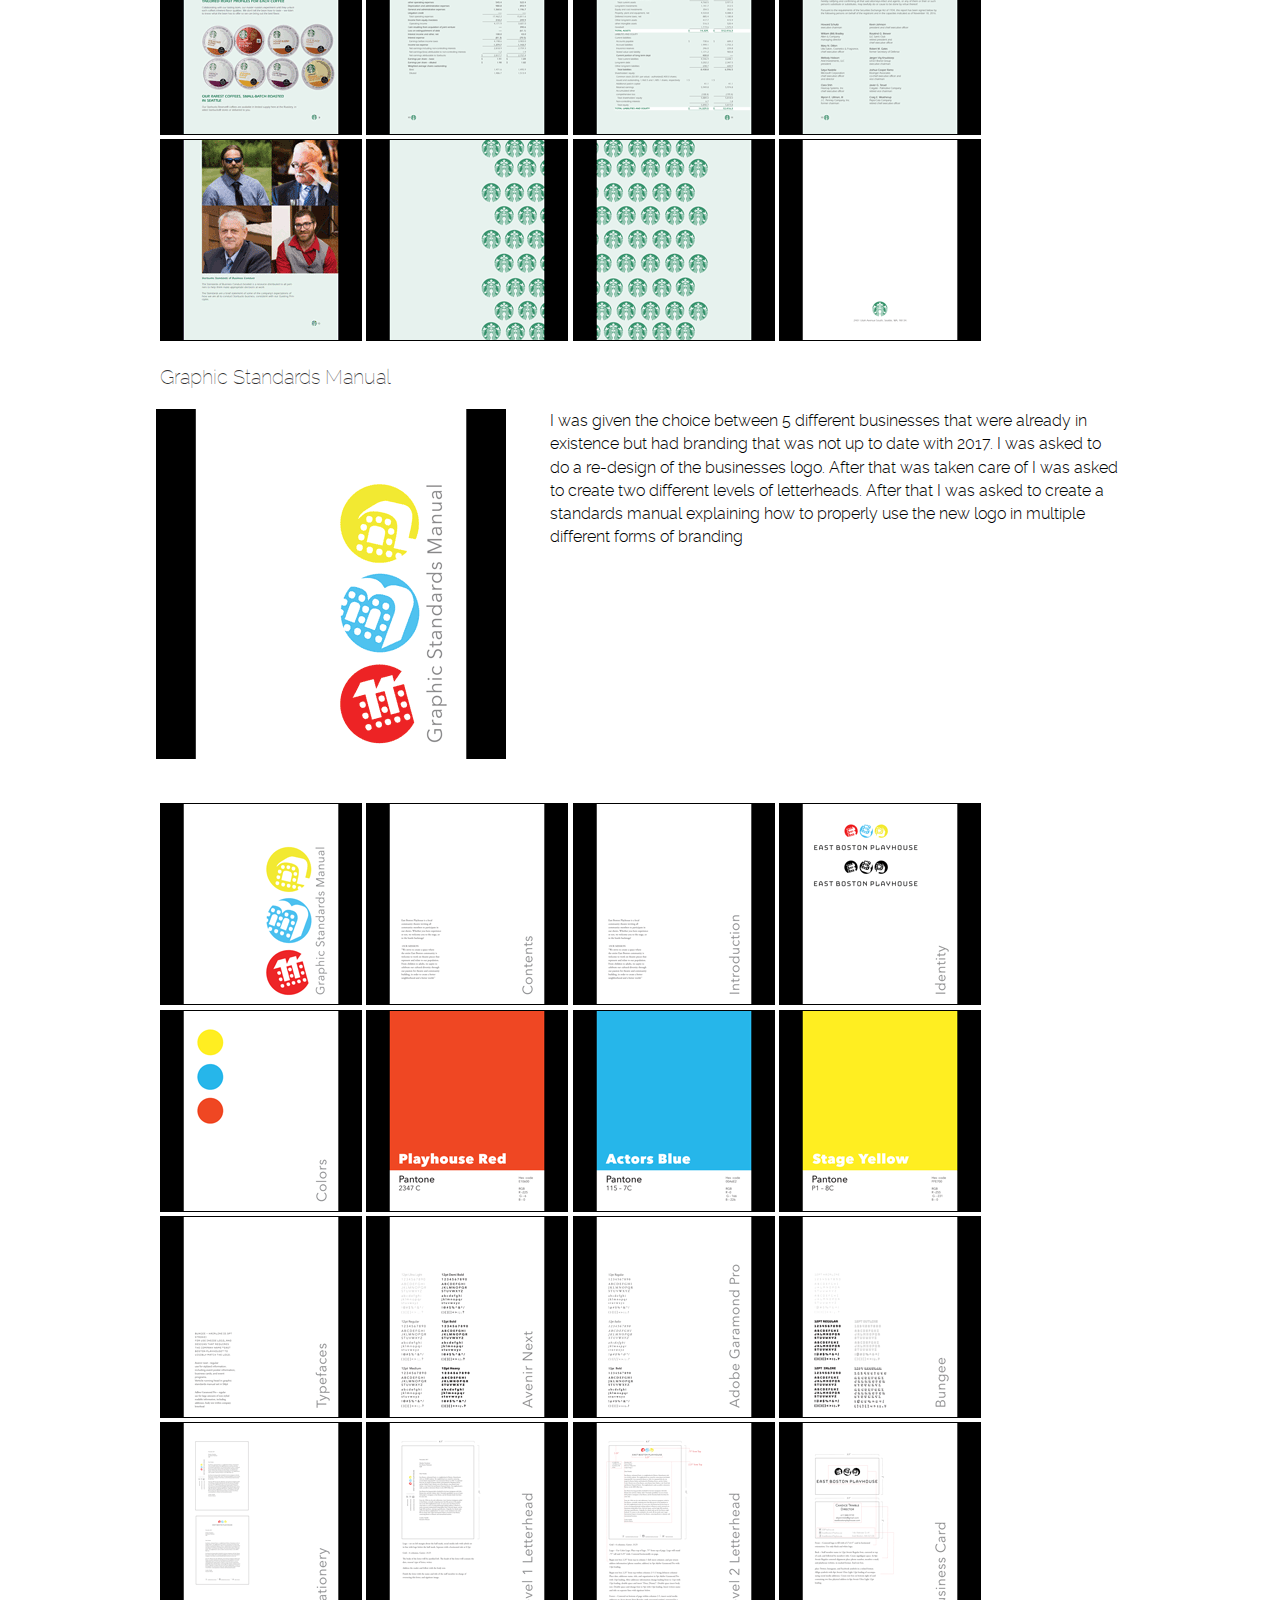
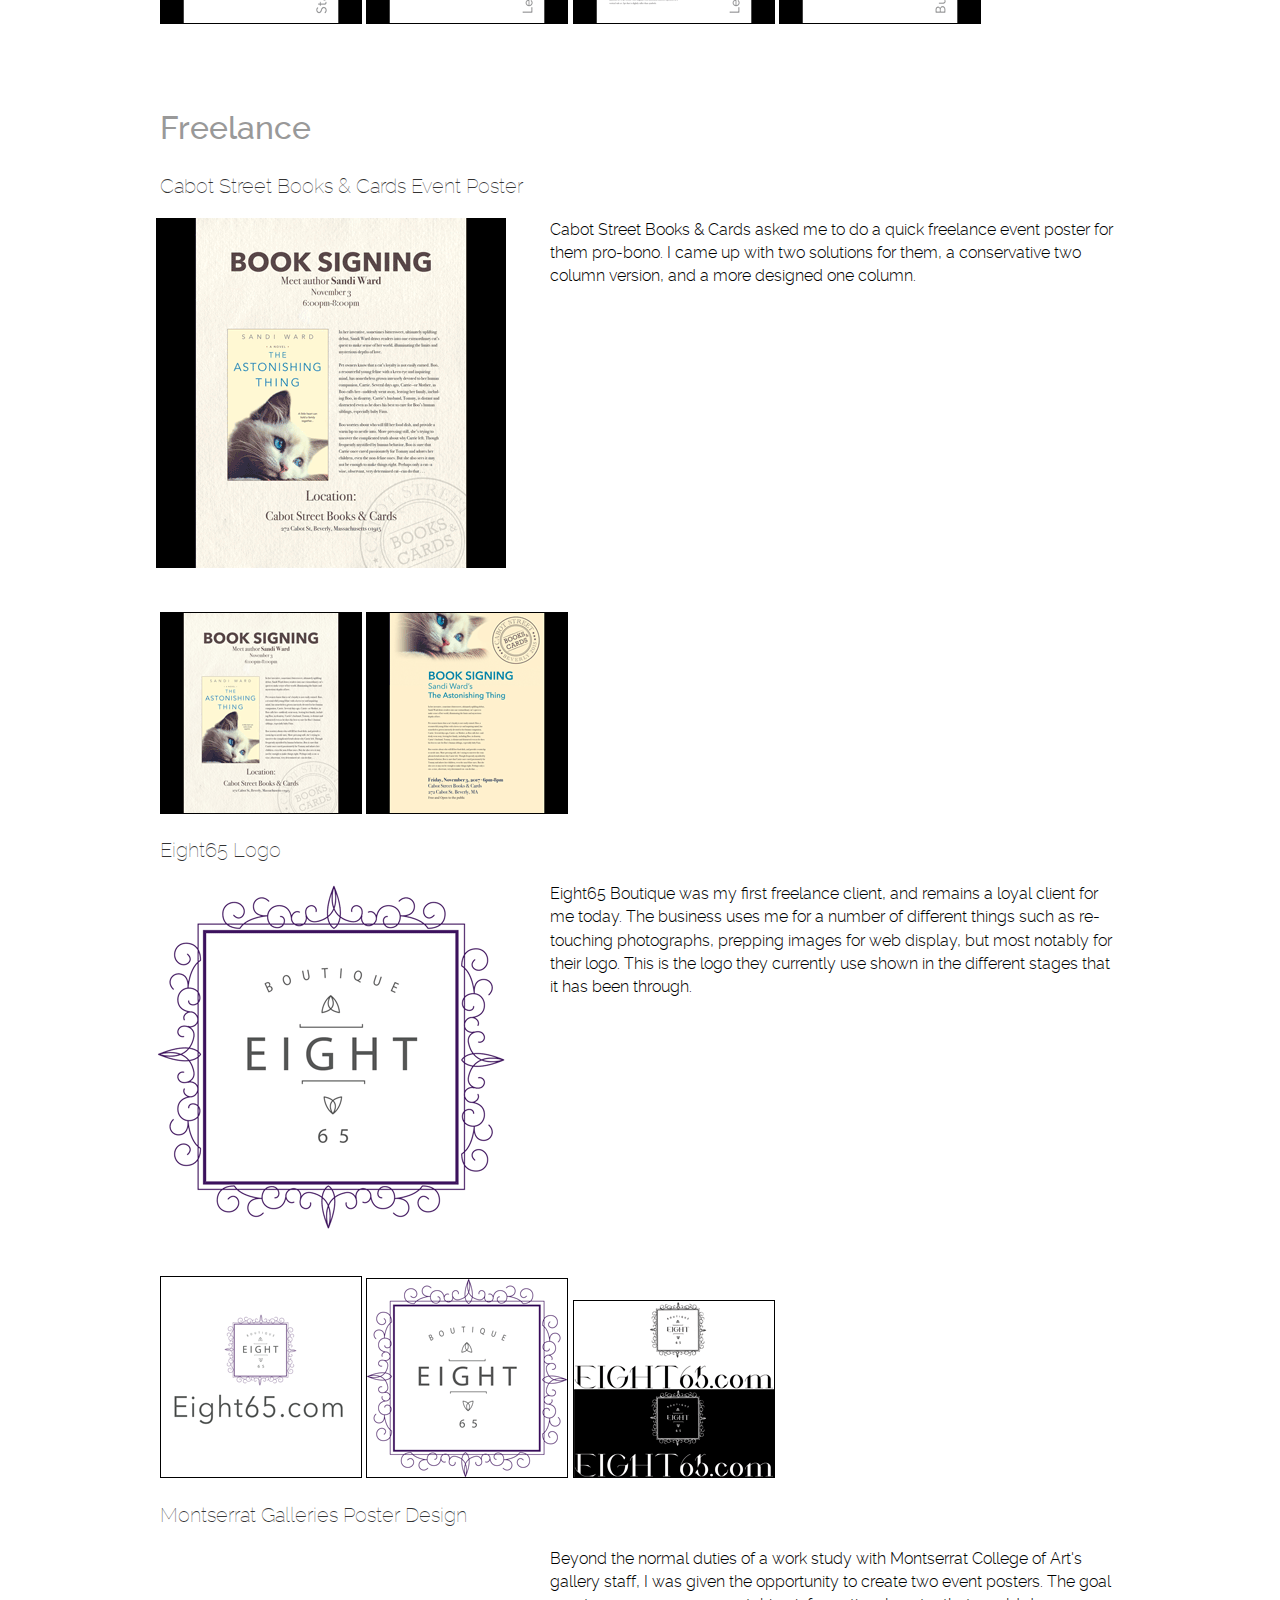
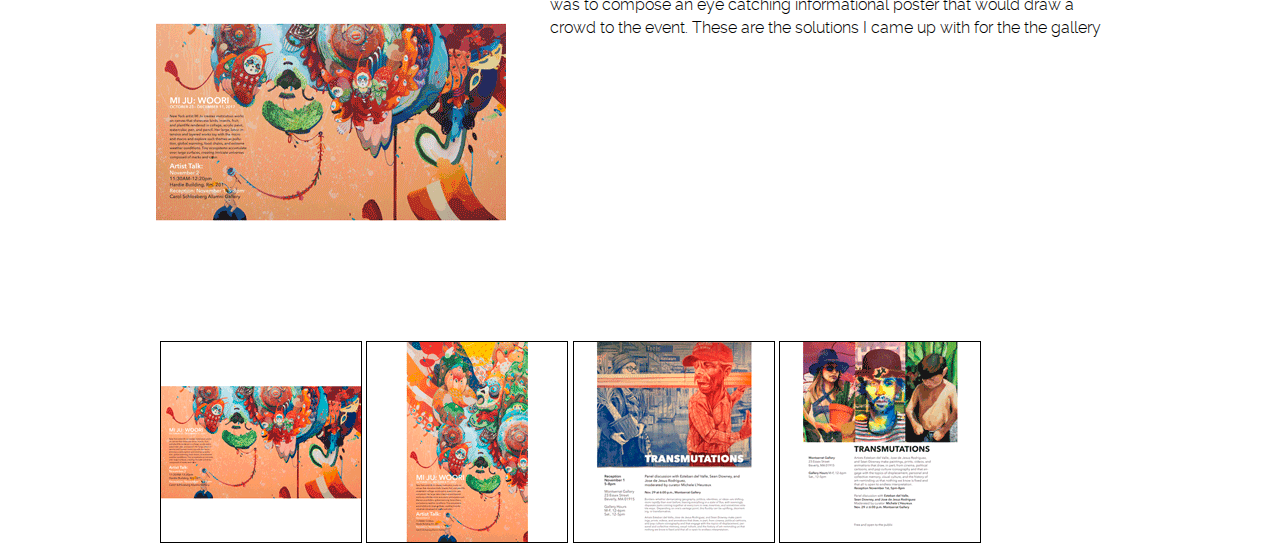
==== commit e8e4e989: "Update main.html" ====
--- a/portfolio-site/main.html
+++ b/portfolio-site/main.html
@@ -165,7 +165,6 @@
       <img class="border" src="img/graphic-manual/graphics-standards-manual13.png">
       <img class="border" src="img/graphic-manual/graphics-standards-manual14.png">
       <img class="border" src="img/graphic-manual/graphics-standards-manual15.png">
-      <img class="border" src="img/graphic-manual/graphics-standards-manual16.png">
       <img class="border" src="img/graphic-manual/graphics-standards-manual17.png">
 	  </div>
 
--- a/portfolio-site/css/mobile.css
+++ b/portfolio-site/css/mobile.css
@@ -110,7 +110,7 @@
 }
 
 .border {
-	border: 1px solid #000;
+	border: solid 1px #000;
 }
 
 /*-- Media Query --*/
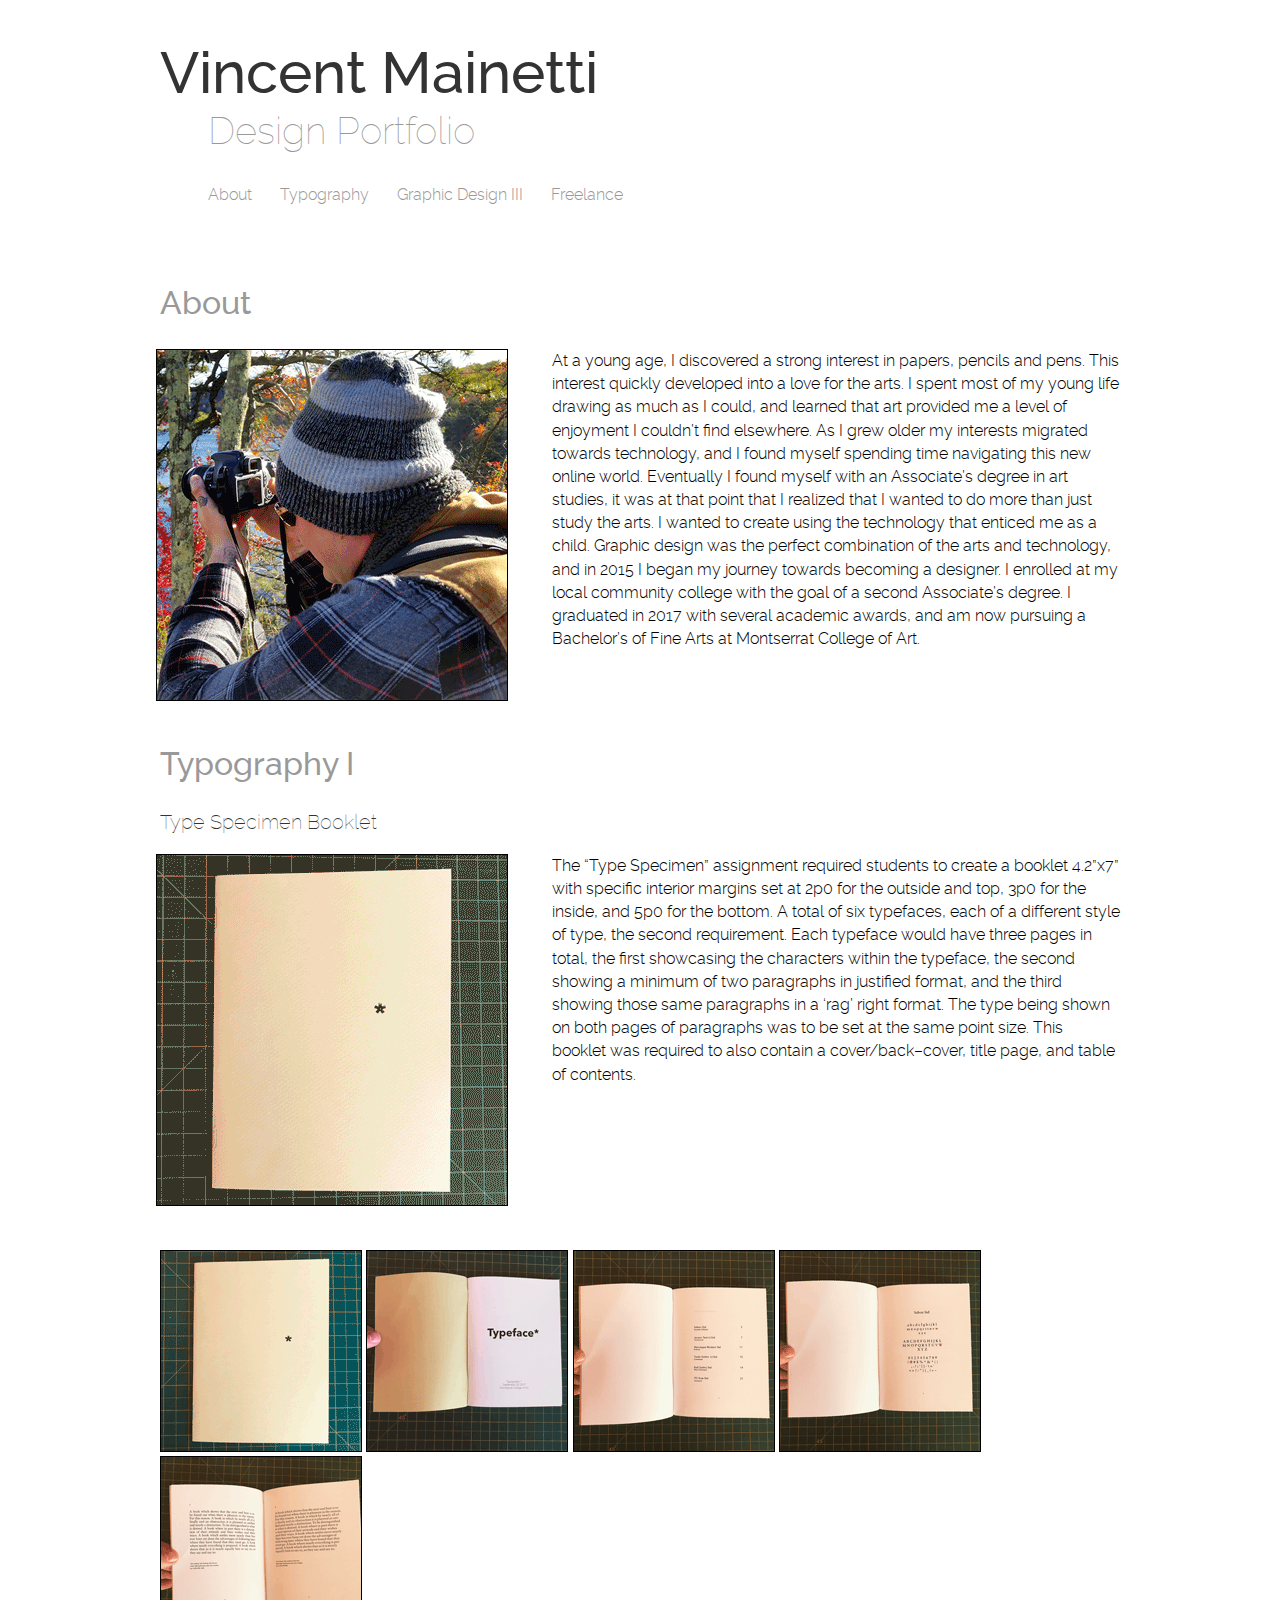
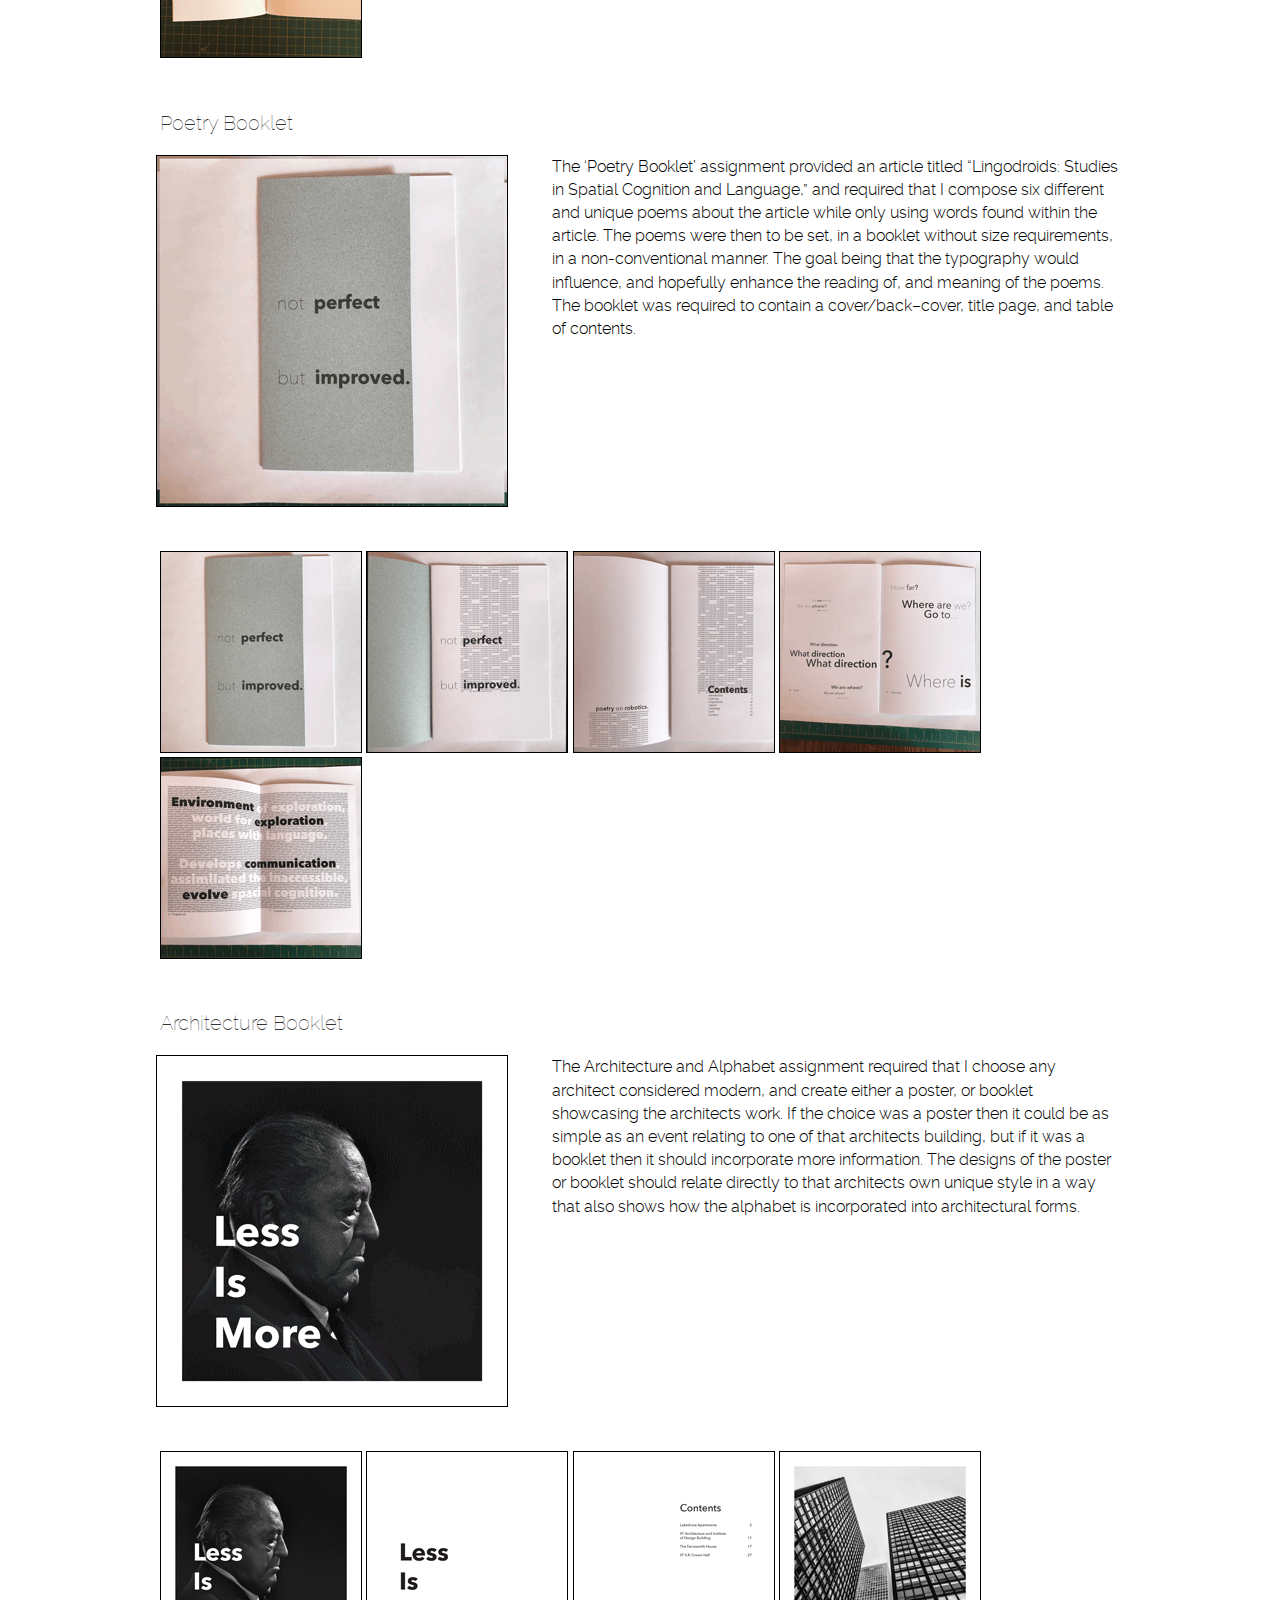
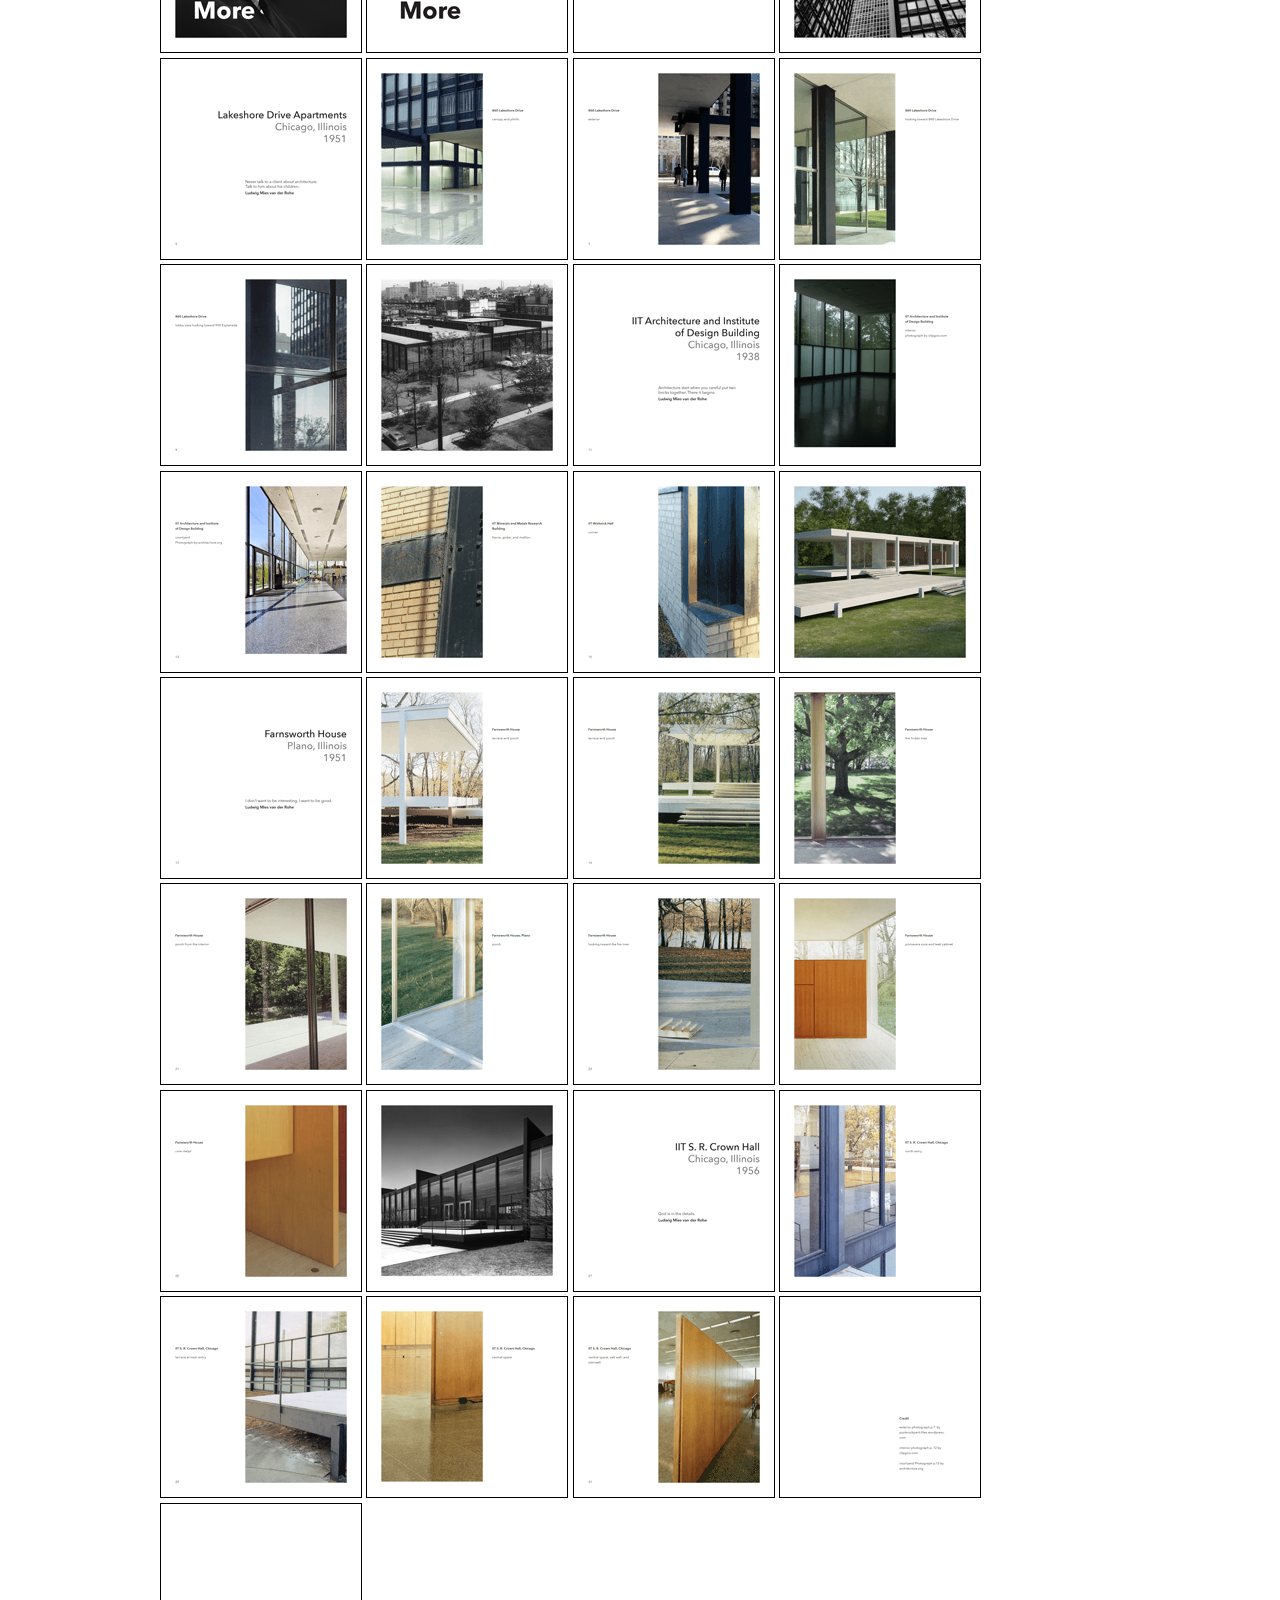
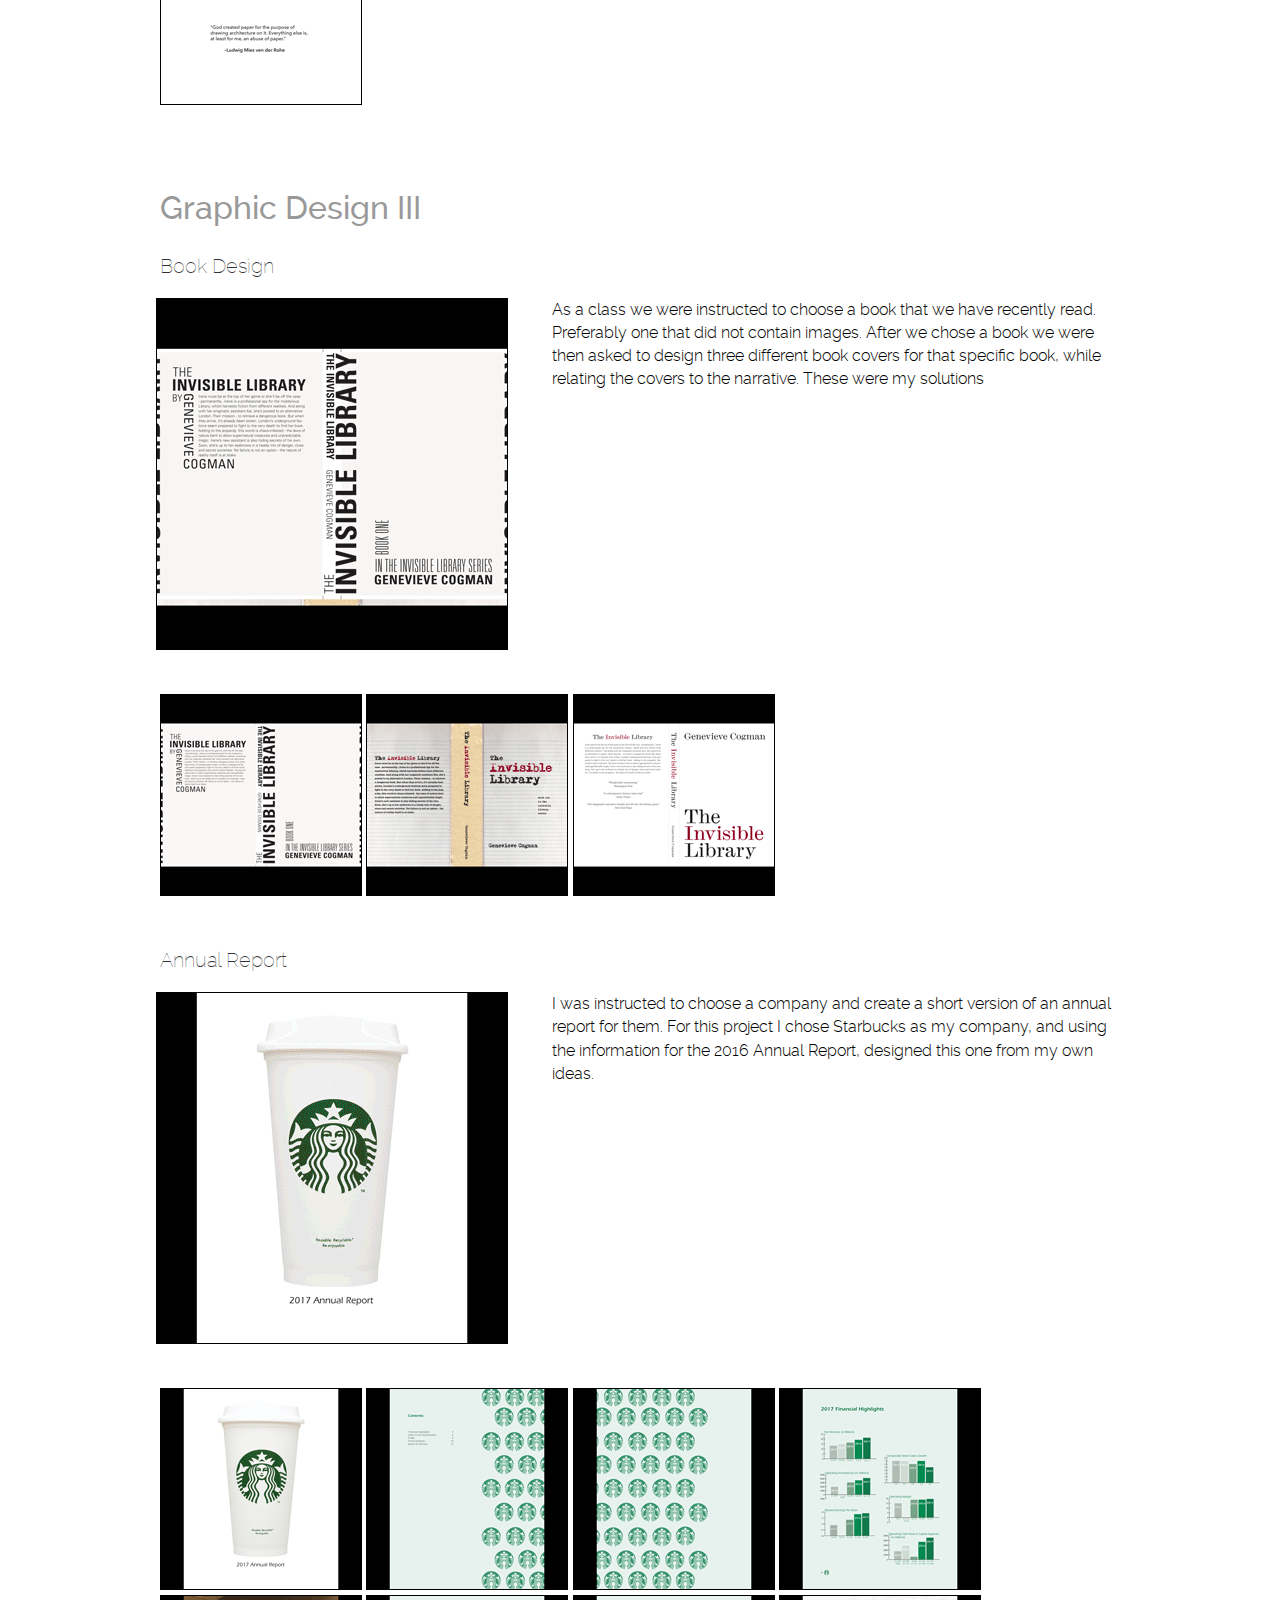
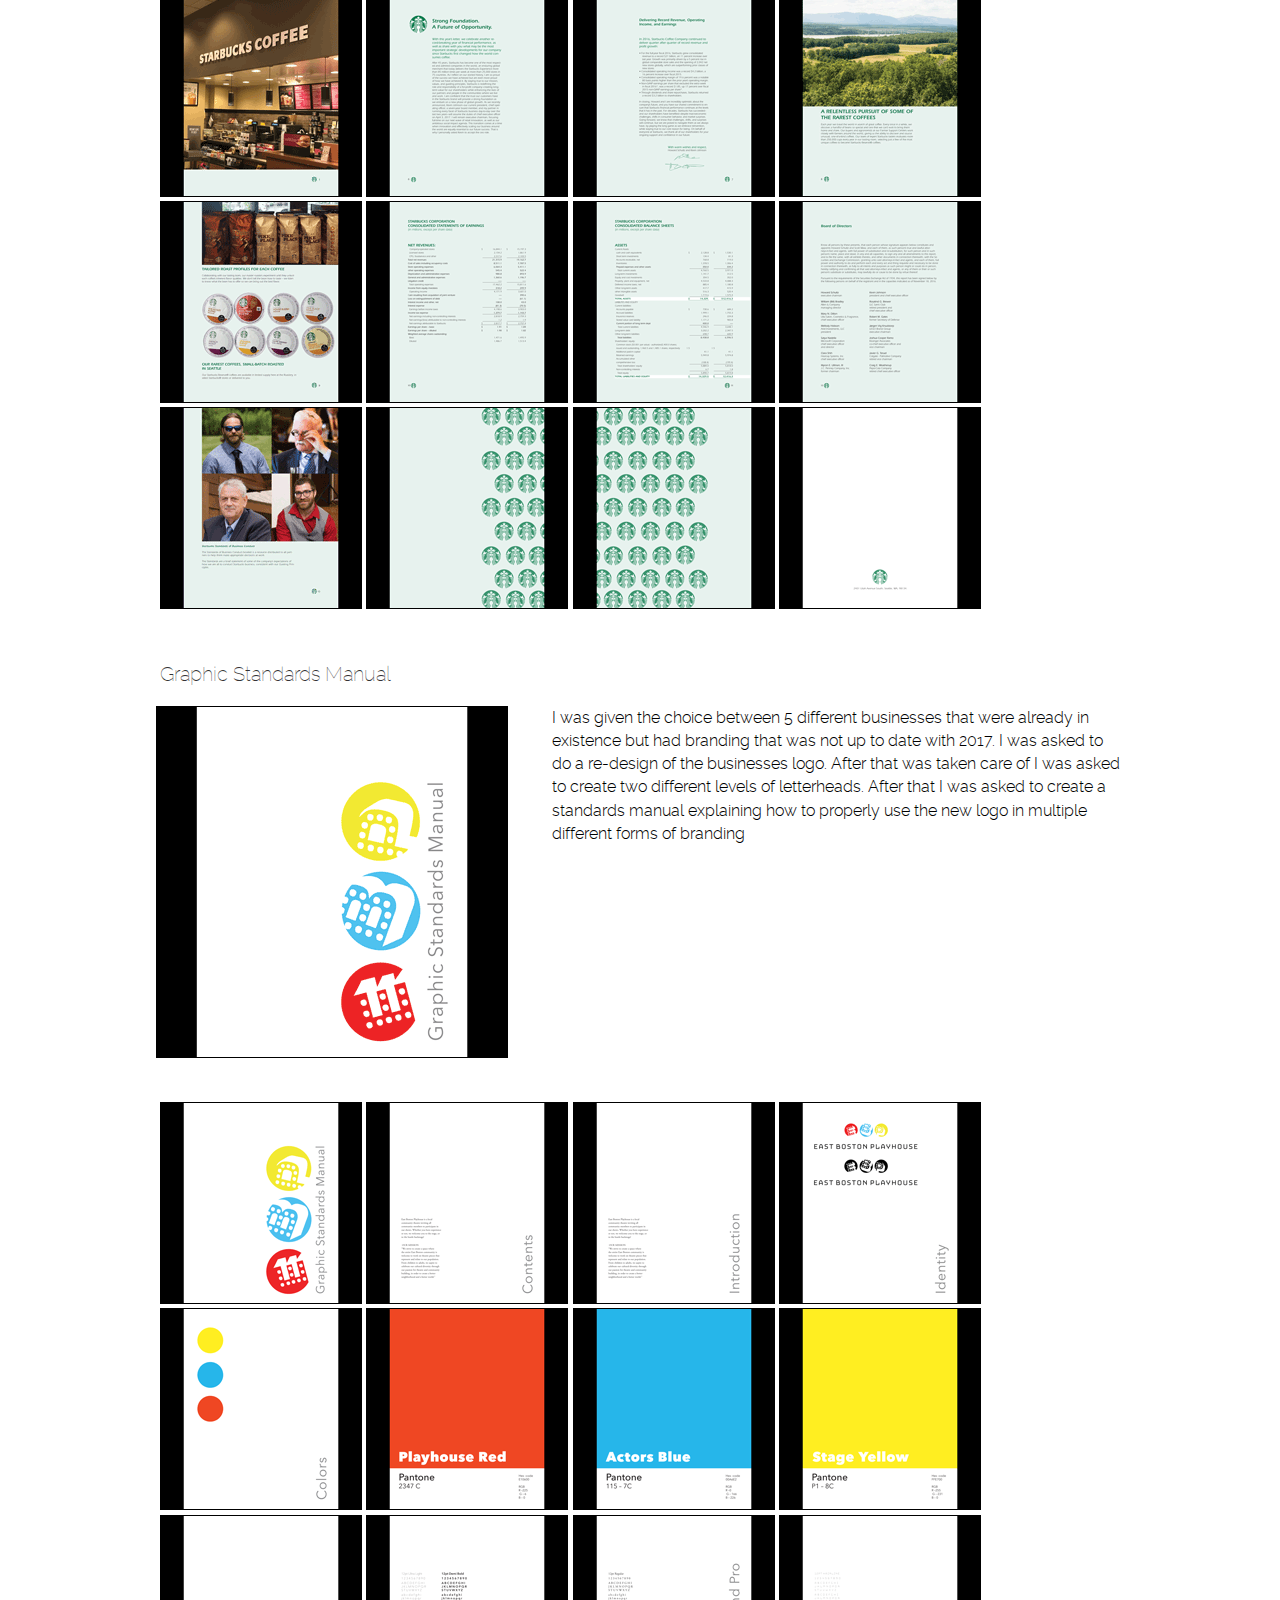
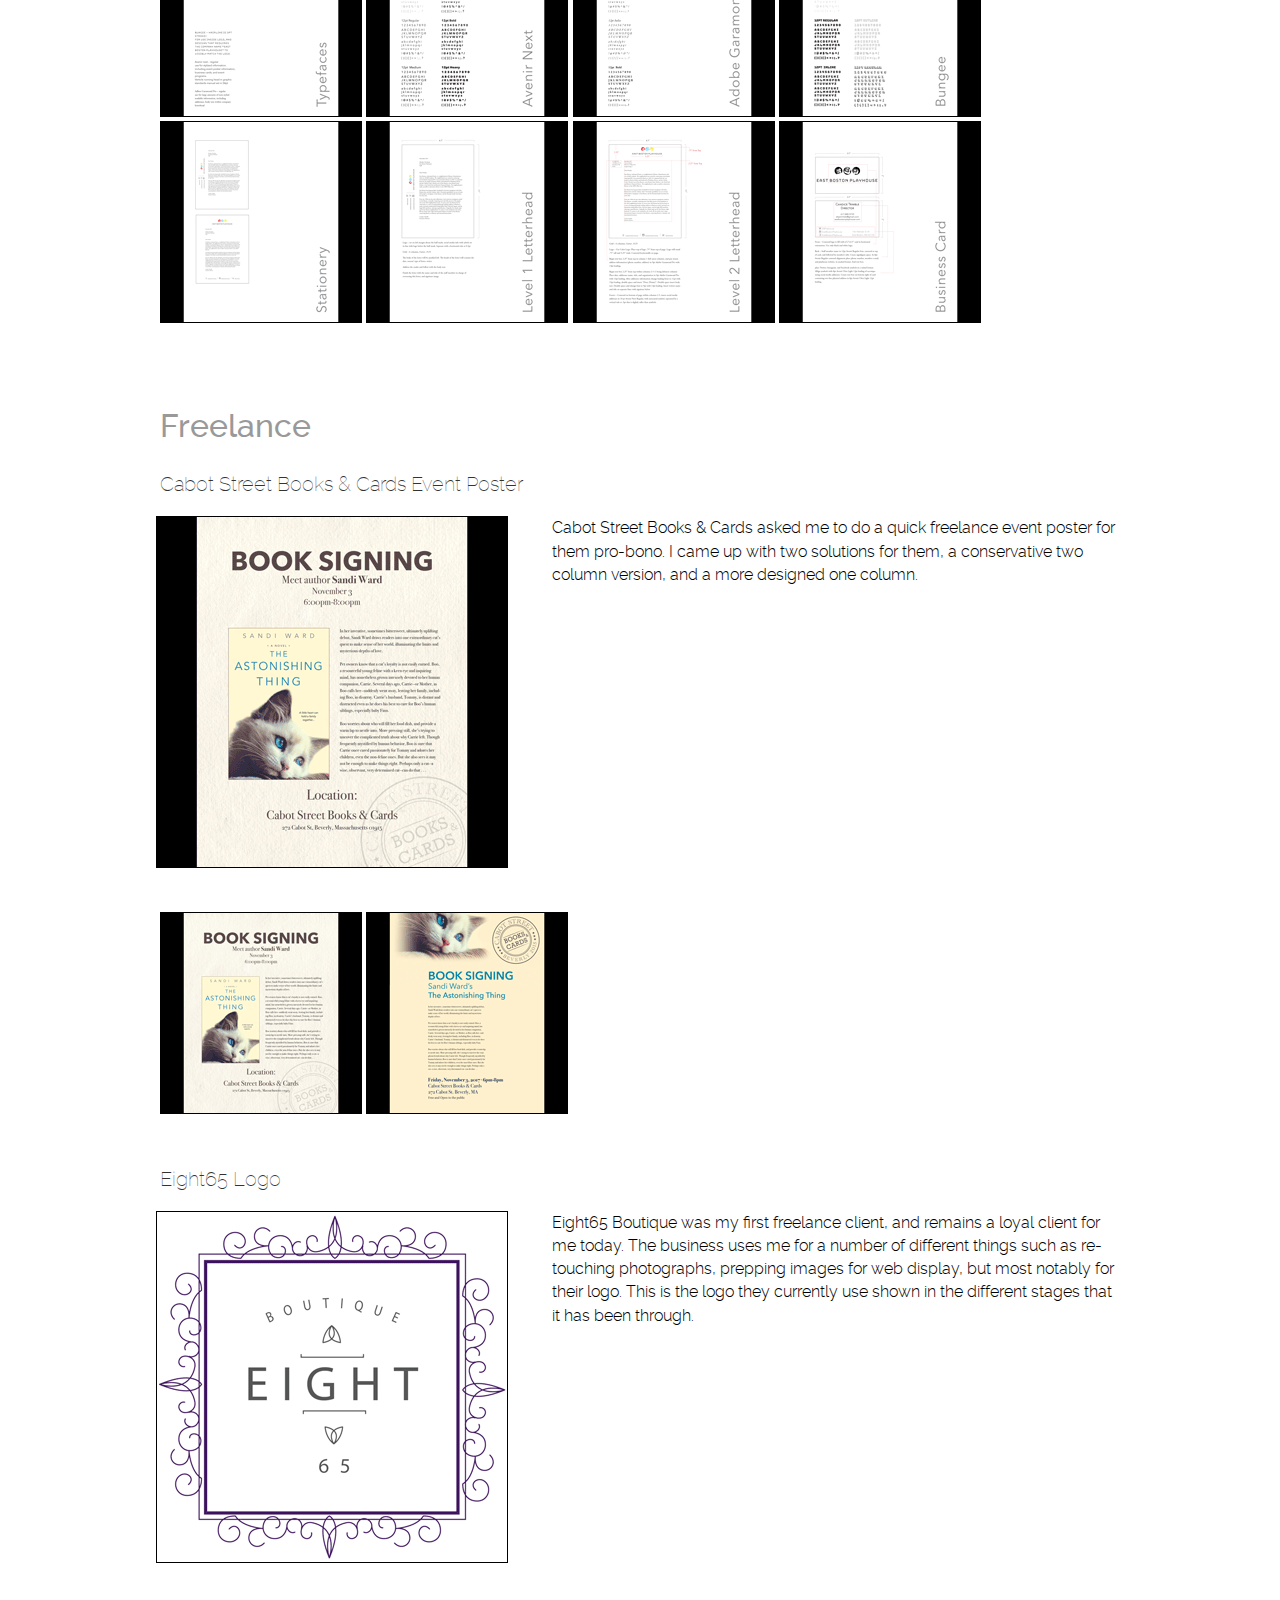
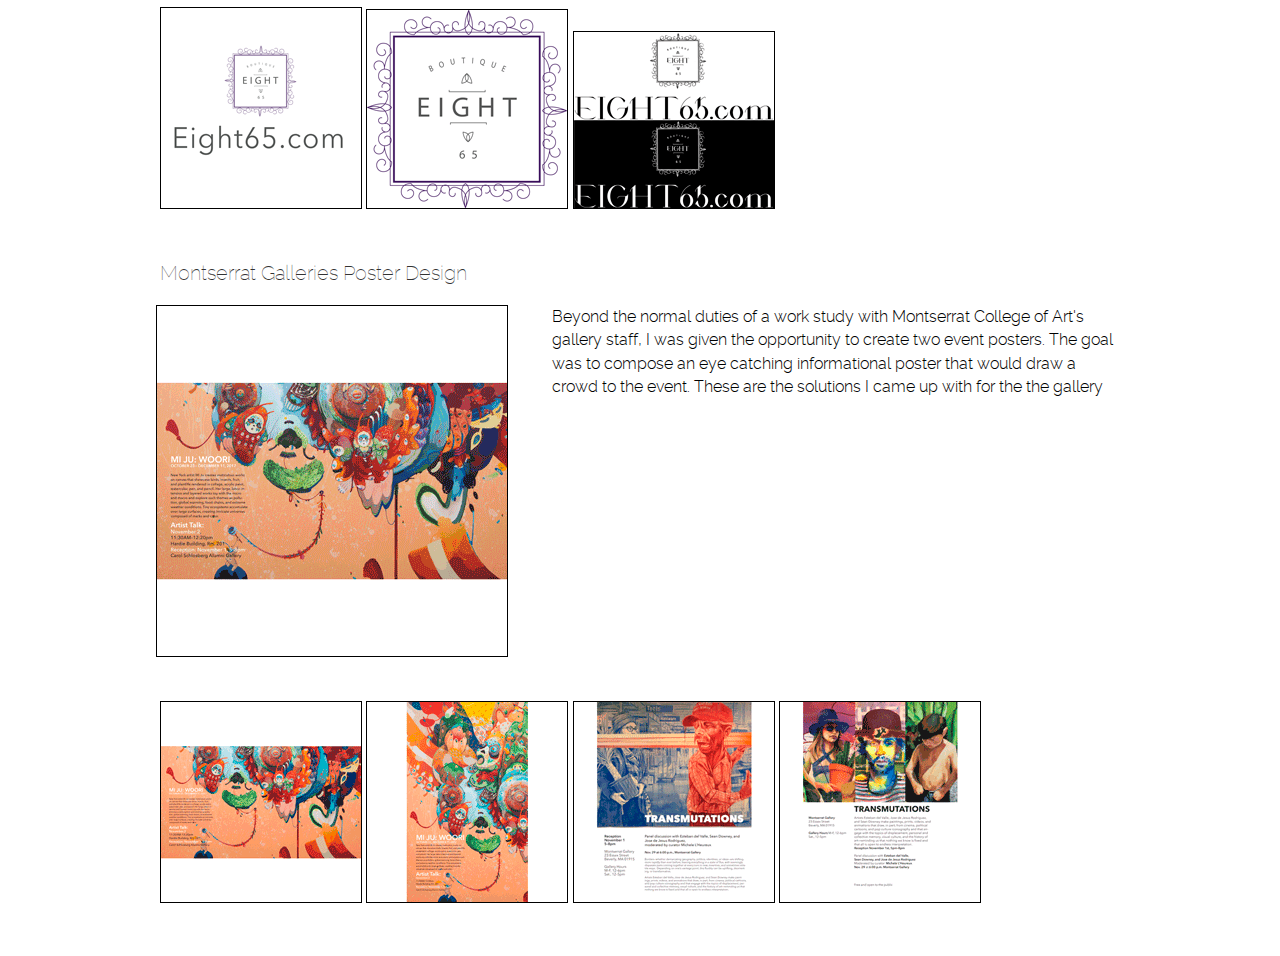
==== commit 25a60671: "Update main.html" ====
--- a/portfolio-site/main.html
+++ b/portfolio-site/main.html
@@ -27,7 +27,7 @@
     <figure class="Headshot">
     <img class="about" src="img/photo.png">
     </figure>
-  <p>At a young age, I discovered a strong interest in papers, pencils and pens. This interest quickly developed into a love for the arts. I spent most of my young life drawing as much as I could, and learned that art provided me a level of enjoyment I couldn’t find elsewhere. As I grew older my interests migrated towards technology, and I found myself spending time navigating this new online world. Eventually I found myself with an Associate’s degree in art studies, it was at that point that I realized that I wanted to do more than just study the arts. I wanted to create using the technology that enticed me as a child. Graphic design was the perfect combination of the arts and technology, and in 2015 I began my journey towards becoming a designer. I enrolled at my local community college with the goal of a second Associate’s degree. I graduated in 2017 with several academic awards, and am now pursuing a Bachelor’s of Fine Arts at Montserrat College of Art. This website is both a store front and a portfolio. Contact me with any questions or comments, and please enjoy my work.</p>
+  <p>At a young age, I discovered a strong interest in papers, pencils and pens. This interest quickly developed into a love for the arts. I spent most of my young life drawing as much as I could, and learned that art provided me a level of enjoyment I couldn’t find elsewhere. As I grew older my interests migrated towards technology, and I found myself spending time navigating this new online world. Eventually I found myself with an Associate’s degree in art studies, it was at that point that I realized that I wanted to do more than just study the arts. I wanted to create using the technology that enticed me as a child. Graphic design was the perfect combination of the arts and technology, and in 2015 I began my journey towards becoming a designer. I enrolled at my local community college with the goal of a second Associate’s degree. I graduated in 2017 with several academic awards, and am now pursuing a Bachelor’s of Fine Arts at Montserrat College of Art. </p>
 
   <h2 id="typography">Typography I</h2>
     <h3>Type Specimen Booklet</h3>
--- a/portfolio-site/css/mobile.css
+++ b/portfolio-site/css/mobile.css
@@ -94,12 +94,14 @@
   }
 
 img.about {
+	border: solid 1px #000;
   margin-right: 5%;
   margin-bottom: 5%;
   margin-left: -5%;
   }
   
   img.gif {
+	  border: solid 1px #000;
   margin-right: 5%;
   margin-bottom: 5%;
   margin-left: -5%;
@@ -107,6 +109,7 @@
   
 div.small-img {
 	clear: both;
+	margin-bottom: 3em;
 }
 
 .border {
